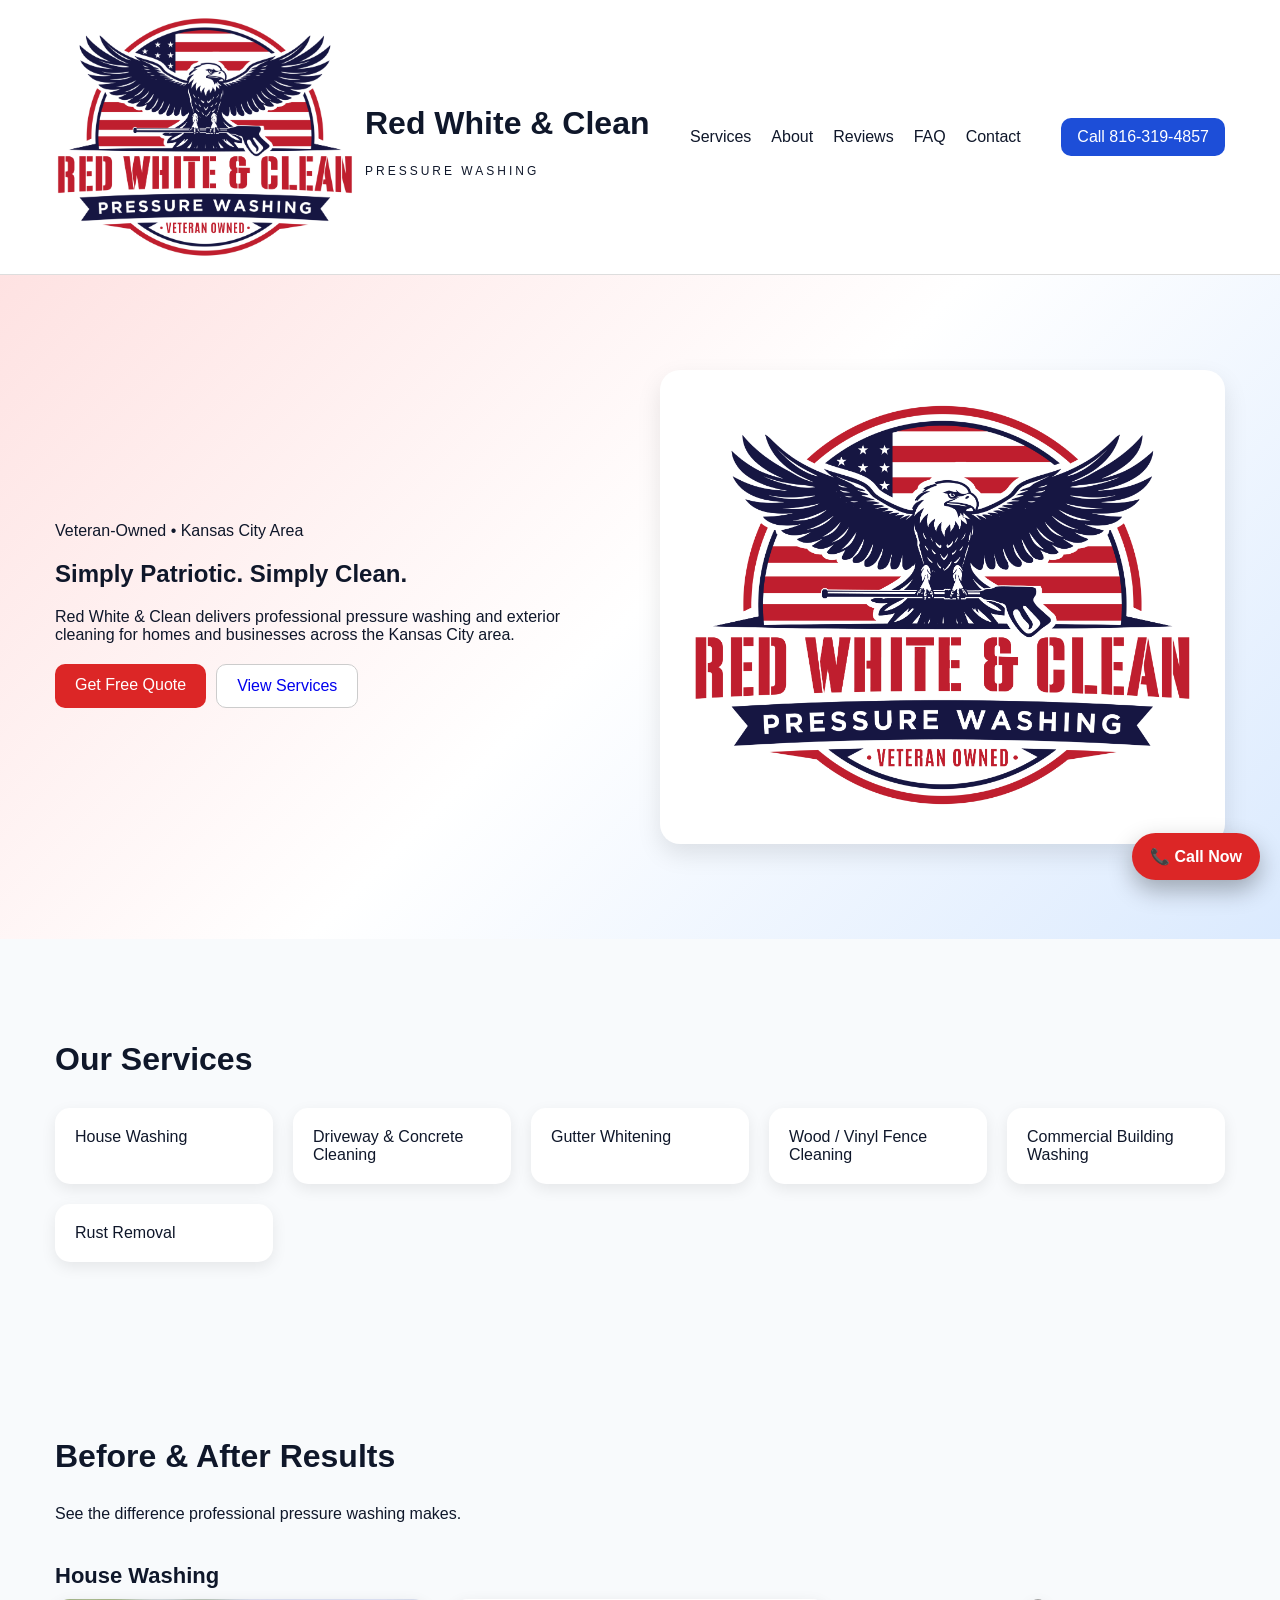
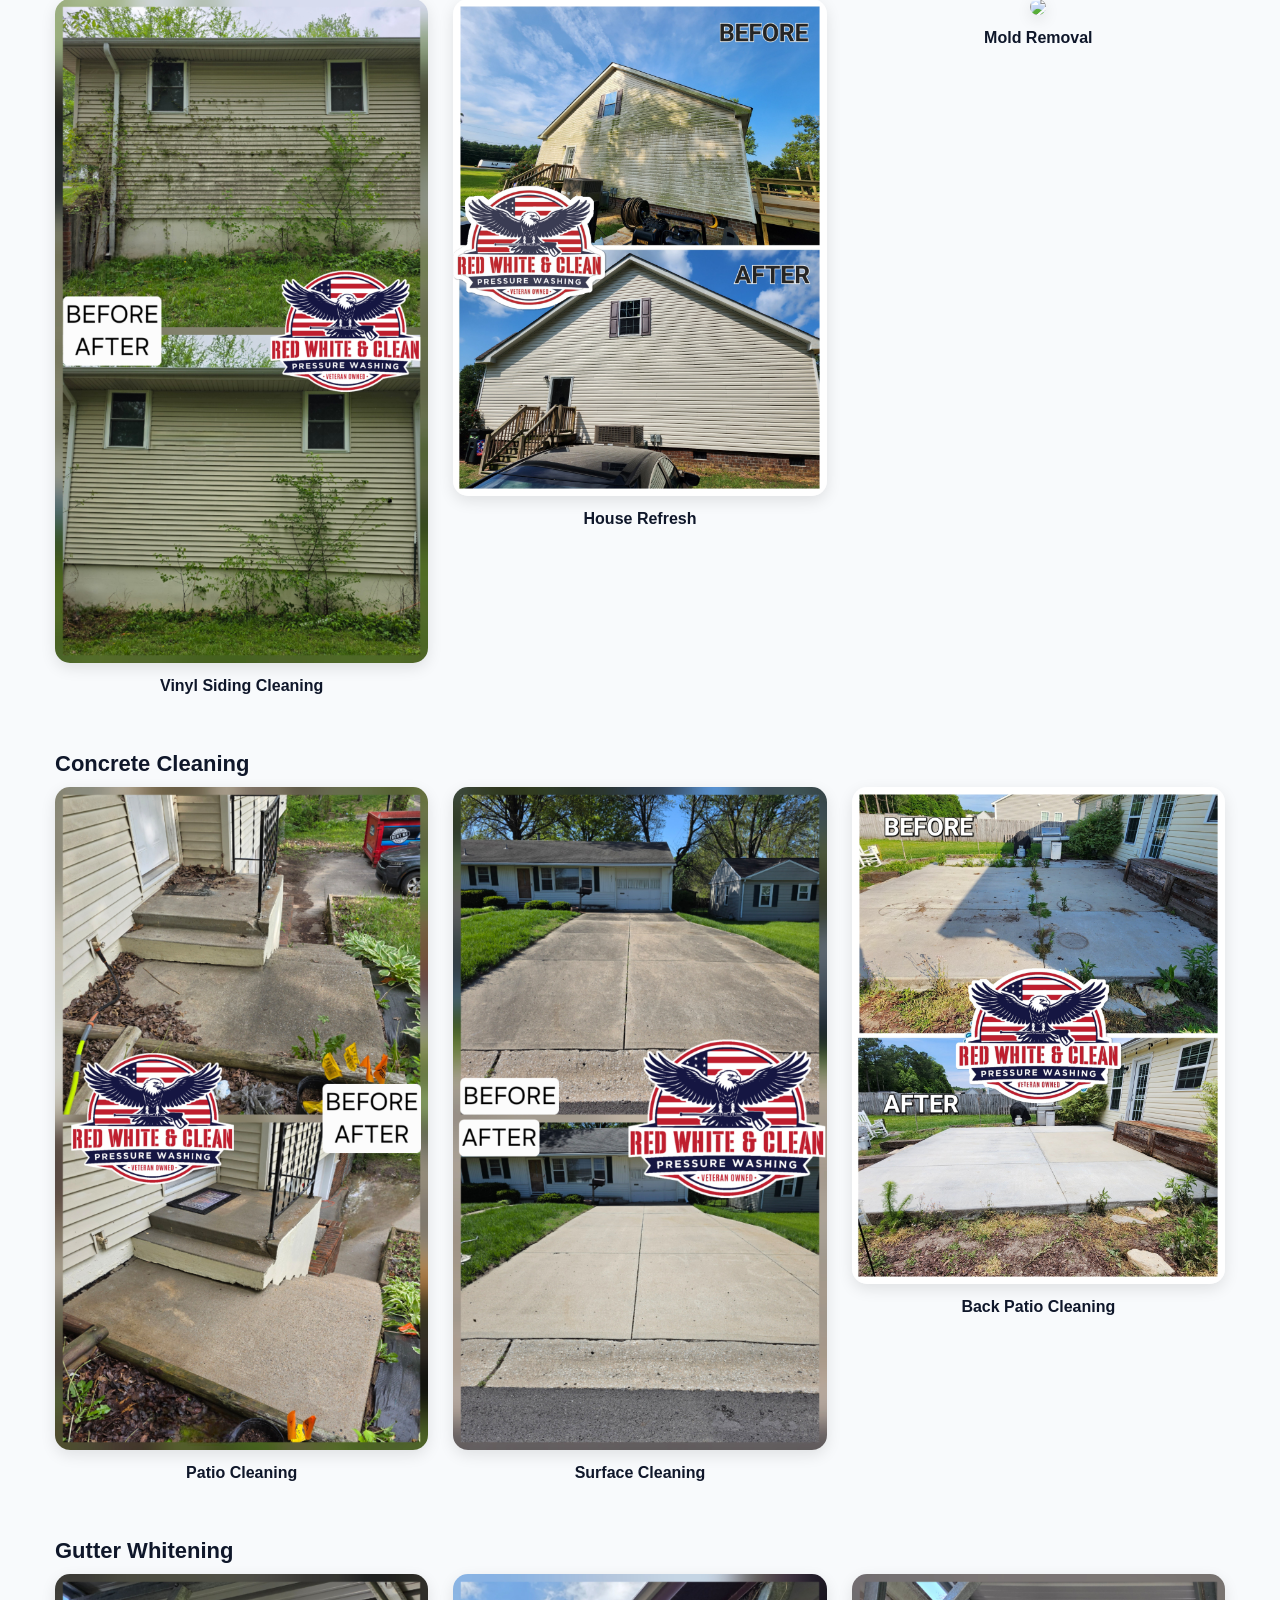
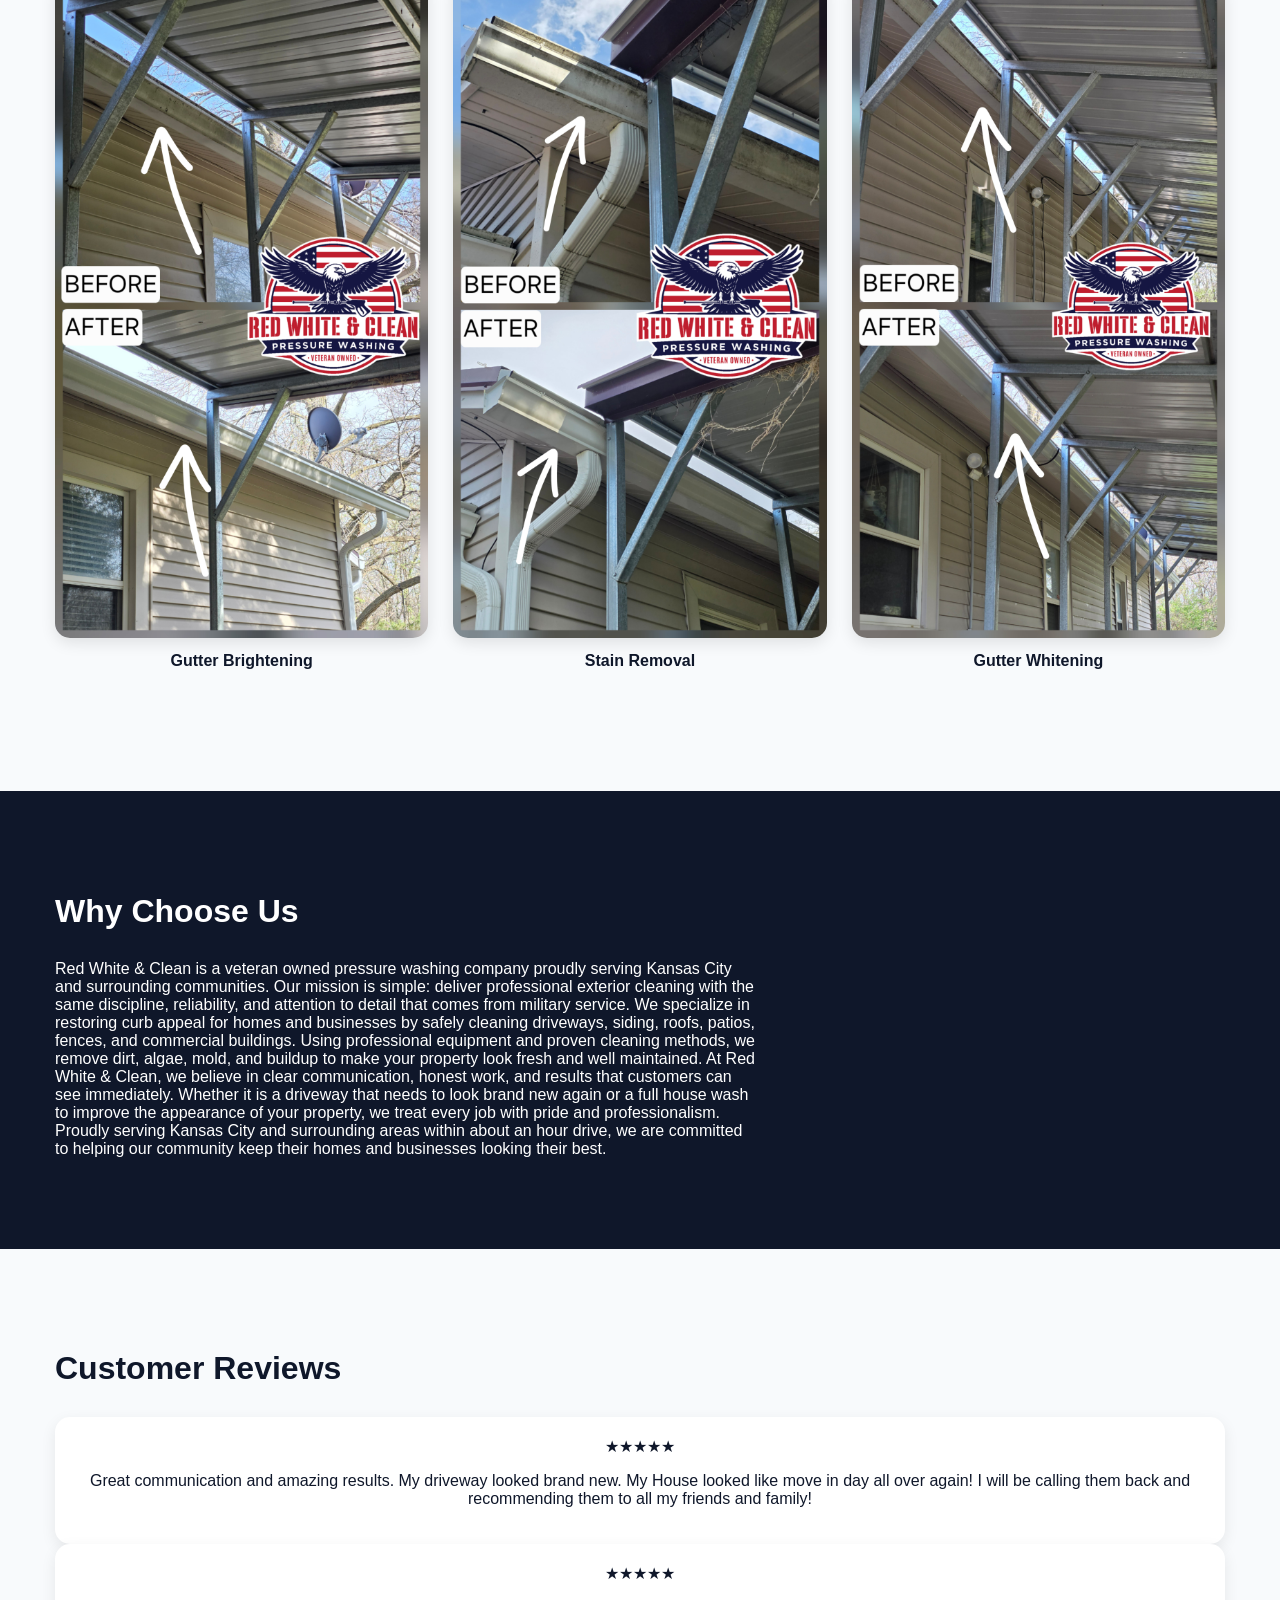
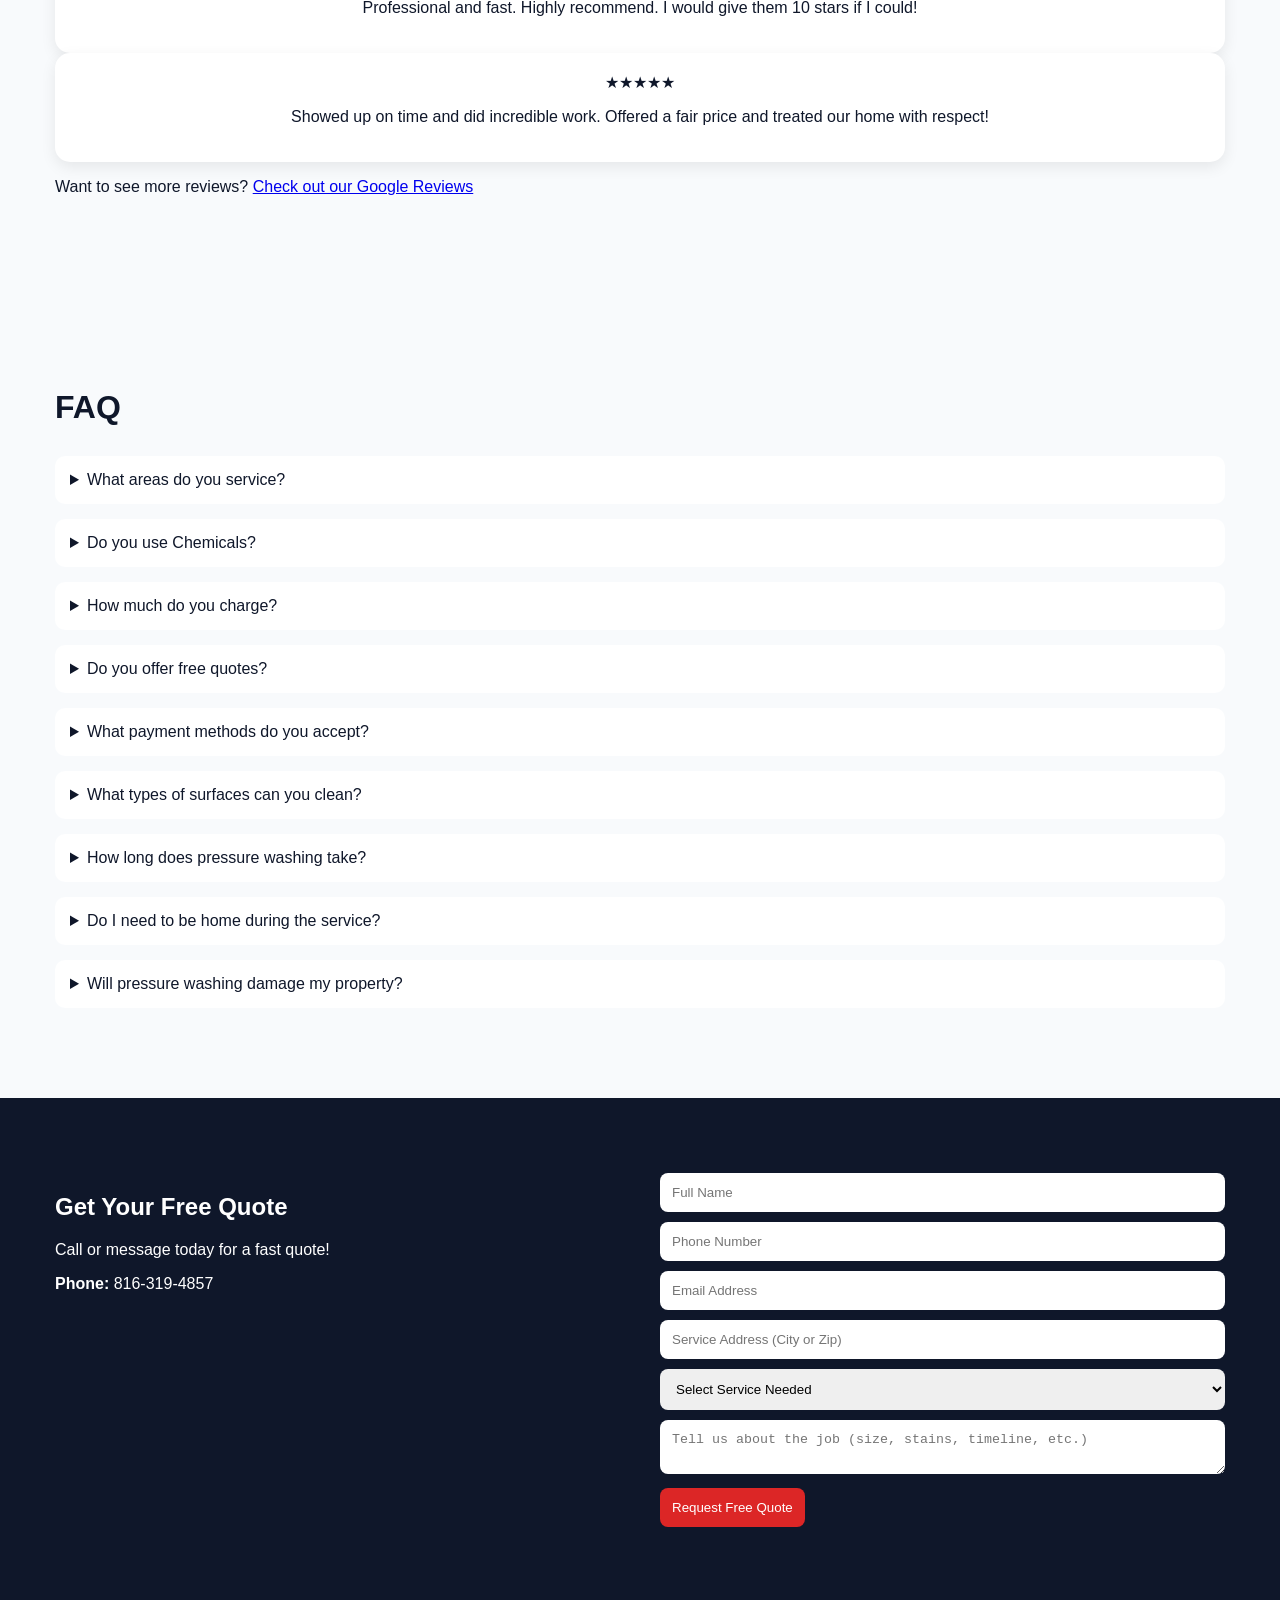
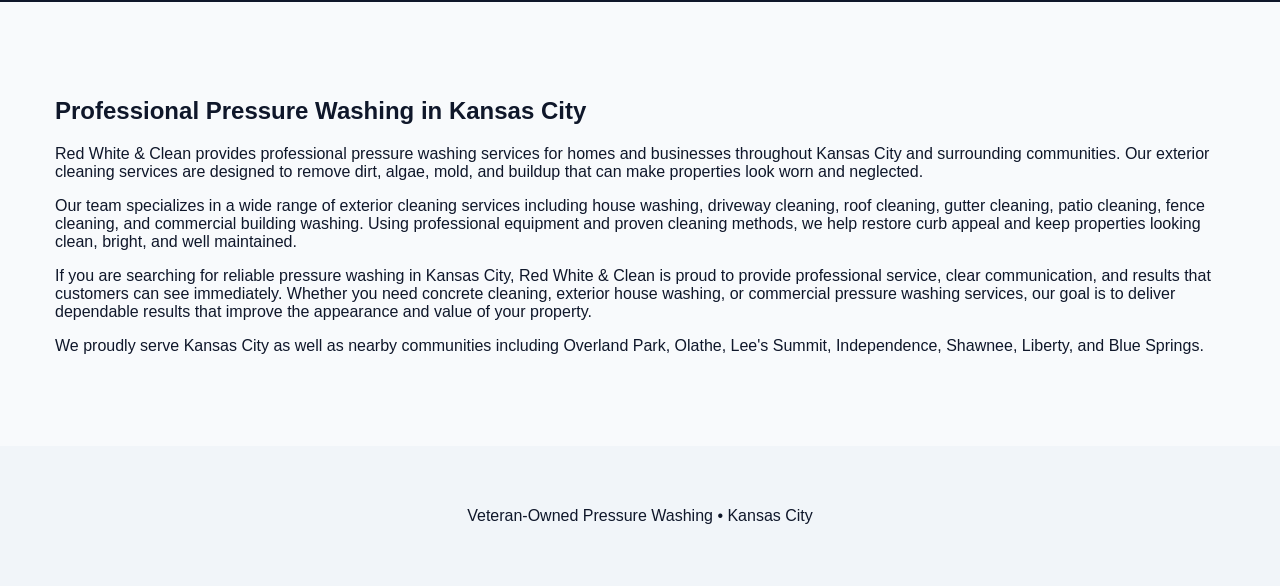
==== index.html @ bf16696d "Update index.html" ====
<!DOCTYPE html>
<html lang="en">

<head>

<!-- Google Tag Manager -->
<script>(function(w,d,s,l,i){w[l]=w[l]||[];w[l].push({'gtm.start':
new Date().getTime(),event:'gtm.js'});var f=d.getElementsByTagName(s)[0],
j=d.createElement(s),dl=l!='dataLayer'?'&l='+l:'';j.async=true;j.src=
'https://www.googletagmanager.com/gtm.js?id='+i+dl;f.parentNode.insertBefore(j,f);
})(window,document,'script','dataLayer','GTM-TL9MQG5S');</script>
<!-- End Google Tag Manager -->

<meta charset="UTF-8">
<meta name="viewport" content="width=device-width, initial-scale=1.0">
<meta name="description" content="Red White & Clean provides professional pressure washing in Kansas City including house washing, driveway cleaning, roof cleaning, gutter cleaning, fence cleaning, and commercial exterior cleaning services. Veteran owned and proudly serving Kansas City and surrounding areas.">
<meta name="keywords" content="Kansas City pressure washing, house washing Kansas City, driveway cleaning Kansas City, roof cleaning Kansas City, fence cleaning Kansas City, patio cleaning Kansas City, pressure washing near me">
<meta name="author" content="Red White & Clean Pressure Washing">
<meta property="og:title" content="Red White & Clean | Kansas City Pressure Washing">
<meta property="og:description" content="Professional pressure washing services in Kansas City including house washing, driveway cleaning, roof cleaning, and commercial exterior cleaning.">
<meta property="og:type" content="website">
  
<title>Red White & Clean | Kansas City Pressure Washing</title>

<link rel="stylesheet" href="styles.css">

</head>

<body>

<!-- Google Tag Manager (noscript) -->
<noscript><iframe src="https://www.googletagmanager.com/ns.html?id=GTM-TL9MQG5S"
height="0" width="0" style="display:none;visibility:hidden"></iframe></noscript>
<!-- End Google Tag Manager (noscript) -->

<header class="header">

<div class="container nav">

<div class="brand">

<img src="logo.png" class="hero-logo">

<div>
<h1>Red White & Clean</h1>
<p class="subtitle">Pressure Washing</p>
</div>

</div>

<nav class="nav-links">

<a href="#services">Services</a>
<a href="#about">About</a>
<a href="#reviews">Reviews</a>
<a href="#faq">FAQ</a>
<a href="#contact">Contact</a>

</nav>

<a href="tel:8163194857" class="call-btn">Call 816-319-4857</a>

</div>

</header>


<section class="hero">

<div class="container hero-grid">

<div>

<p class="eyebrow">Veteran-Owned • Kansas City Area</p>

<h2>Simply Patriotic. Simply Clean.</h2>

<p>
Red White & Clean delivers professional pressure washing and exterior cleaning for homes and businesses across the Kansas City area.
</p>

<div class="hero-buttons">

<a href="#contact" class="btn red">Get Free Quote</a>

<a href="#services" class="btn white">View Services</a>

</div>

</div>

<div class="hero-card">

<img src="logo.png">

</div>

</div>

</section>


<section id="services" class="section">

<div class="container">

<h2 class="section-title">Our Services</h2>

<div class="services-grid">

<div class="card">House Washing</div>

<div class="card">Driveway & Concrete Cleaning</div>

<div class="card">Gutter Whitening</div>

<div class="card">Wood / Vinyl Fence Cleaning</div>

<div class="card">Commercial Building Washing</div>

<div class="card">Rust Removal</div>

</div>

</div>  
</section>

<section class="section before-after">

<div class="container">

<h2 class="section-title">Before & After Results</h2>
<p class="ba-subtitle">See the difference professional pressure washing makes.</p>

<!-- HOUSE WASHING -->
<h3>House Washing</h3>
<div class="before-after-grid">

<div class="ba-item">
<img src="bah1.jpg.jpg">
<p>Vinyl Siding Cleaning</p>
</div>

<div class="ba-item">
<img src="bah4.jpg.jpg">
<p>House Refresh</p>
</div>

<div class="ba-item">
<img src="bah7.jpg.jpg">
<p>Mold Removal</p>
</div>

</div>

<!-- CONCRETE CLEANING -->
<h3>Concrete Cleaning</h3>
<div class="before-after-grid">

<div class="ba-item">
<img src="bac1.jpg.jpg">
<p>Patio Cleaning</p>
</div>

<div class="ba-item">
<img src="bac3.jpg.jpg">
<p>Surface Cleaning</p>
</div>

<div class="ba-item">
<img src="bac5.jpg.jpg">
<p>Back Patio Cleaning</p>
</div>

</div>

<!-- GUTTER WHITENING -->
<h3>Gutter Whitening</h3>
<div class="before-after-grid">

<div class="ba-item">
<img src="bag1.jpg.jpg">
<p>Gutter Brightening</p>
</div>

<div class="ba-item">
<img src="bag2.jpg.jpg">
<p>Stain Removal</p>
</div>

<div class="ba-item">
<img src="bag3.jpg.jpg">
<p>Gutter Whitening</p>
</div>

</div>

</div>
</section>

<section id="about" class="section dark">

<div class="container">

<h2 class="section-title">Why Choose Us</h2>

<p class="about-text">

Red White & Clean is a veteran owned pressure washing company proudly serving Kansas City and surrounding communities. Our mission is simple: deliver professional exterior cleaning with the same discipline, reliability, and attention to detail that comes from military service. 
We specialize in restoring curb appeal for homes and businesses by safely cleaning driveways, siding, roofs, patios, fences, and commercial buildings. Using professional equipment and proven cleaning methods, we remove dirt, algae, mold, and buildup to make your property look fresh and well maintained.
At Red White & Clean, we believe in clear communication, honest work, and results that customers can see immediately. Whether it is a driveway that needs to look brand new again or a full house wash to improve the appearance of your property, we treat every job with pride and professionalism. Proudly serving Kansas City and surrounding areas within about an hour drive, we are committed to helping our community keep their homes and businesses looking their best.

</p>

</div>

</section>


<section id="reviews" class="section">

<div class="container">

<h2 class="section-title">Customer Reviews</h2>

<div class="reviews">

<div class="review">
★★★★★
<p>Great communication and amazing results. My driveway looked brand new. My House looked like move in day all over again! I will be calling them back and recommending them to all my friends and family!</p>
</div>

<div class="review">
★★★★★
<p>Professional and fast. Highly recommend. I would give them 10 stars if I could!</p>
</div>

<div class="review">
★★★★★
<p>Showed up on time and did incredible work. Offered a fair price and treated our home with respect!</p>
</div>

<p>
Want to see more reviews?  
<a href="https://www.google.com/search?sca_esv=f27198b4d2287e35&hl=en&authuser=1&sxsrf=ANbL-n6HtlSuBSap9ZltGNtXOWcF5WzG1g:1777449485480&si=AL3DRZEsmMGCryMMFSHJ3StBhOdZ2-6yYkXd_doETEE1OR-qOR9RA9uZUNV_r3tDCiB-KP_UuibtcHEWLH9gWaNDxCELtwG3G_B4l8H6s4jGo06HpTHVD5UjZ4q3mAdxc0XmqTj-OLmsOcOcgCQmgiger33cVFmpJ8GzSmqyTP_nSlIkW5E_O_s%3D&q=Red+White+%26+Clean+-+Pressure+Washing+Reviews&sa=X&ved=2ahUKEwi-tcCpy5KUAxUAnCYFHV9SMmsQ0bkNegQIJBAF&biw=980&bih=1865&dpr=2.81" target="_blank">Check out our Google Reviews</a>
</p>
  
</div>

</div>

</section>


<section id="faq" class="section">

<div class="container">

<h2 class="section-title">FAQ</h2>

<div class="faq">

<details>
<summary>What areas do you service?</summary>
<p>Kansas City and surrounding areas within about an hour.</p>
</details>

<details>
<summary>Do you use Chemicals?</summary>
<p>Yes! Don’t worry — we use safe, controlled cleaning methods. We have a specialized cleaning process that keeps all your furniture, plants, and all surrounding vegetation SAFE from the industry standard chemical that will be used.</p>
</details>

<details>
<summary>How much do you charge?</summary>
<p>We charge by the square footage of surfaces being cleaned.</p>
</details>
  
<details>
<summary>Do you offer free quotes?</summary>
<p>Yes. We offer Fast quotes for residential and commercial jobs through an online quoting process. We just need basic information like your home or business address to get started!</p>
</details>

<details>
<summary>What payment methods do you accept?</summary>
<p>We accept most major forms of payment including credit cards, debit cards, and digital payments. At this time we do not accept checks.</p>
</details>

<details>
<summary>What types of surfaces can you clean?</summary>
<p>We professionally clean a variety of exterior surfaces including:

• Driveways and concrete
• House siding
• Roofs
• Gutters
• Patios and sidewalks
• Fences
• Commercial building exteriors

If you’re unsure whether we can clean something, just ask!</p>
</details>

<details>
<summary>How long does pressure washing take?</summary>
<p>Most residential projects such as driveways, patios, or house washing can be completed within a few hours. Larger homes or commercial jobs may take longer depending on the size and condition of the surfaces being cleaned.</p>
</details>

<details>
<summary>Do I need to be home during the service?</summary>
<p>In most cases you do not need to be home as long as we have access to the areas being cleaned and an outdoor water source if required. We will communicate with you before and after the service to ensure everything is completed properly.</p>
</details>

<details>
<summary>Will pressure washing damage my property?</summary>
<p>When done correctly using professional equipment and proper techniques, pressure washing is safe and highly effective. We adjust pressure levels and cleaning solutions depending on the surface to protect your property while achieving great results.</p>
</details>
  
</div>

</div>

</section>


<section id="contact" class="section contact">

<div class="container contact-grid">

<div>

<h2>Get Your Free Quote</h2>

<p>Call or message today for a fast quote!</p>

<p><strong>Phone:</strong> 816-319-4857</p>

</div>


<form action="https://formsubmit.co/zghammett@gmail.com" method="POST" class="form">

<input type="hidden" name="_subject" value="New Pressure Washing Quote Request">
<input type="hidden" name="_captcha" value="false">

<input type="text" name="name" placeholder="Full Name" required>

<input type="tel" name="phone" placeholder="Phone Number" required>

<input type="email" name="email" placeholder="Email Address" required>

<input type="text" name="address" placeholder="Service Address (City or Zip)" required>

<select name="service" required>
<option value="">Select Service Needed</option>
<option>House Washing</option>
<option>Driveway / Concrete Cleaning</option>
<option>Fence Cleaning</option>
<option>Roof Cleaning</option>
<option>Patio / Sidewalk Cleaning</option>
<option>Commercial Building Cleaning</option>
<option>Rust Removal</option>
<option>Multiple Services</option>
</select>

<textarea name="message" placeholder="Tell us about the job (size, stains, timeline, etc.)"></textarea>

<button type="submit">Request Free Quote</button>

</form>

</div>

</section>

<section class="section seo-section">

<div class="container">

<h2>Professional Pressure Washing in Kansas City</h2>

<p>
Red White & Clean provides professional pressure washing services for homes and businesses throughout Kansas City and surrounding communities. Our exterior cleaning services are designed to remove dirt, algae, mold, and buildup that can make properties look worn and neglected.
</p>

<p>
Our team specializes in a wide range of exterior cleaning services including house washing, driveway cleaning, roof cleaning, gutter cleaning, patio cleaning, fence cleaning, and commercial building washing. Using professional equipment and proven cleaning methods, we help restore curb appeal and keep properties looking clean, bright, and well maintained.
</p>

<p>
If you are searching for reliable pressure washing in Kansas City, Red White & Clean is proud to provide professional service, clear communication, and results that customers can see immediately. Whether you need concrete cleaning, exterior house washing, or commercial pressure washing services, our goal is to deliver dependable results that improve the appearance and value of your property.
</p>

<p>
We proudly serve Kansas City as well as nearby communities including Overland Park, Olathe, Lee's Summit, Independence, Shawnee, Liberty, and Blue Springs.
</p>

</div>
</section>
  
<footer class="footer">
  <div class="container">
    <p>Veteran-Owned Pressure Washing • Kansas City</p>
  </div>
</footer>

<script src="script.js"></script>

<a href="tel:8163194857" class="call-float">📞 Call Now</a>
</body>
</html>
---- styles.css ----
body{
margin:0;
font-family:Arial, Helvetica, sans-serif;
background:#f8fafc;
color:#0f172a;
}

img{
max-width:100%;
height:auto;
}

*{
box-sizing:border-box;
}

.container{
max-width:1200px;
margin:auto;
padding:15px;
}

.header{
background:white;
border-bottom:1px solid #ddd;
}

.nav{
display:flex;
justify-content:space-between;
align-items:center;
}

.brand{
display:flex;
align-items:center;
gap:10px;
}

.logo{
height:50px;
width:auto;
}

.hero-card img {
  max-width: 100%;
  height: auto;
}

.hero-logo {
  max-width: 300px;
  height: auto;
  display: block;
  margin: auto;
}

.subtitle{
font-size:12px;
letter-spacing:3px;
text-transform:uppercase;
}

.nav-links{
display:flex;
gap:20px;
}

.nav-links a{
text-decoration:none;
color:#0f172a;
}

.call-btn{
background:#1d4ed8;
color:white;
padding:10px 16px;
border-radius:10px;
text-decoration:none;
transition:all 0.2s ease;
}

.call-btn:hover{
transform:scale(1.05);
}

.hero{
padding:80px 0;
background:linear-gradient(135deg,#fee2e2,#ffffff,#dbeafe);
}

.hero-grid{
display:grid;
grid-template-columns:1fr 1fr;
gap:40px;
align-items:center;
}

.hero-buttons{
margin-top:20px;
display:flex;
gap:10px;
}

.btn{
padding:12px 20px;
border-radius:10px;
text-decoration:none;
transition:all 0.2s ease;
}

.btn:hover{
transform:scale(1.05);
}

.red{
background:#dc2626;
color:white;
}

.white{
background:white;
border:1px solid #ccc;
}

.hero-card{
background:white;
padding:30px;
border-radius:20px;
box-shadow:0 10px 25px rgba(0,0,0,.1);
}

.section{
padding:60px 0;
}

.section-title{
font-size:32px;
margin-bottom:30px;
}

.services-grid{
display:grid;
grid-template-columns:repeat(auto-fit,minmax(200px,1fr));
gap:20px;
}

.card{
background:white;
padding:20px;
border-radius:15px;
box-shadow:0 5px 15px rgba(0,0,0,.08);
}

.dark{
background:#0f172a;
color:white;
}

.about-text{
max-width:700px;
}

.review{
text-align:center;
background:white;
padding:20px;
border-radius:15px;
box-shadow:0 5px 15px rgba(0,0,0,.08);
}

.faq details{
margin-bottom:15px;
background:white;
padding:15px;
border-radius:10px;
}

.contact{
background:#0f172a;
color:white;
}

.contact-grid{
display:grid;
grid-template-columns:1fr 1fr;
gap:40px;
}

.form input,
.form textarea{
width:100%;
padding:12px;
margin-bottom:10px;
border-radius:8px;
border:none;
}

.form button{
background:#dc2626;
color:white;
padding:12px;
border:none;
border-radius:8px;
}

.form select{
width:100%;
padding:12px;
margin-bottom:10px;
border-radius:8px;
border:none;
}

.footer{
background:#f1f5f9;
text-align:center;
padding:30px 0;
}

.before-after-grid{
display:grid;
grid-template-columns:repeat(auto-fit,minmax(280px,1fr));
gap:25px;
margin-bottom:30px;
}

.ba-item{
text-align:center;
}

.ba-item img{
width:100%;
border-radius:15px;
box-shadow:0 5px 15px rgba(0,0,0,.1);
transition:transform 0.3s ease;
}

.ba-item:hover img{
transform:scale(1.05);
}

.ba-item p{
margin-top:10px;
font-weight:bold;
}

.before-after h3{
margin-top:40px;
margin-bottom:10px;
font-size:22px;
}

.call-float{
position:fixed;
bottom:20px;
right:20px;
background:#dc2626;
color:white;
padding:14px 18px;
border-radius:30px;
font-weight:bold;
box-shadow:0 10px 25px rgba(0,0,0,.3);
text-decoration:none;
z-index:999;
}

.card{
display:block;
text-decoration:none;
color:#0f172a;
background:white;
padding:20px;
border-radius:15px;
box-shadow:0 5px 15px rgba(0,0,0,.08);
transition:all 0.2s ease;
}

.card:hover{
transform:scale(1.05);
}

.card{
cursor:pointer;
}

.card a{
display:inline-block;
margin-top:10px;
color:#dc2626;
font-weight:bold;
text-decoration:none;
}

.card a:hover{
text-decoration:underline;
}

/* Mobile layout */
@media (max-width: 768px){

/* NAV */
.nav{
flex-direction:column;
align-items:center;
gap:10px;
}

.nav-links{
display:none;
}

.logo{
height:35px;
}

/* CALL BUTTON */
.call-btn{
margin-top:10px;
padding:12px 20px;
font-size:16px;
width:100%;
max-width:300px;
text-align:center;
}

/* HERO */
.hero{
padding:60px 20px;
}

.hero-grid{
grid-template-columns:1fr;
text-align:center;
gap:25px;
}

.hero h2{
font-size:30px;
line-height:1.2;
}

.hero p{
font-size:16px;
}

/* HERO BUTTONS */
.hero-buttons{
flex-direction:column;
align-items:center;
gap:12px;
}

.btn{
width:100%;
max-width:280px;
text-align:center;
}

/* HERO LOGO */
.hero-logo{
max-width:220px;
margin:0 auto 15px;
}

/* SECTIONS */
.section{
padding:50px 20px;
}

.section-title{
font-size:26px;
}

/* SERVICES */
.services-grid{
grid-template-columns:1fr;
gap:15px;
}

/* REVIEWS */
.reviews{
grid-template-columns:1fr;
gap:15px;
}

.review{
padding:15px;
}

/* CONTACT */
.contact-grid{
grid-template-columns:1fr;
gap:25px;
}

/* FORM */
.form input,
.form textarea,
.form select{
font-size:16px;
}

/* BEFORE / AFTER */
.before-after-grid{
gap:20px;
}

.ba-item img{
border-radius:12px;
}

/* TOUCH FRIENDLY */
a, button{
min-height:44px;
}

}
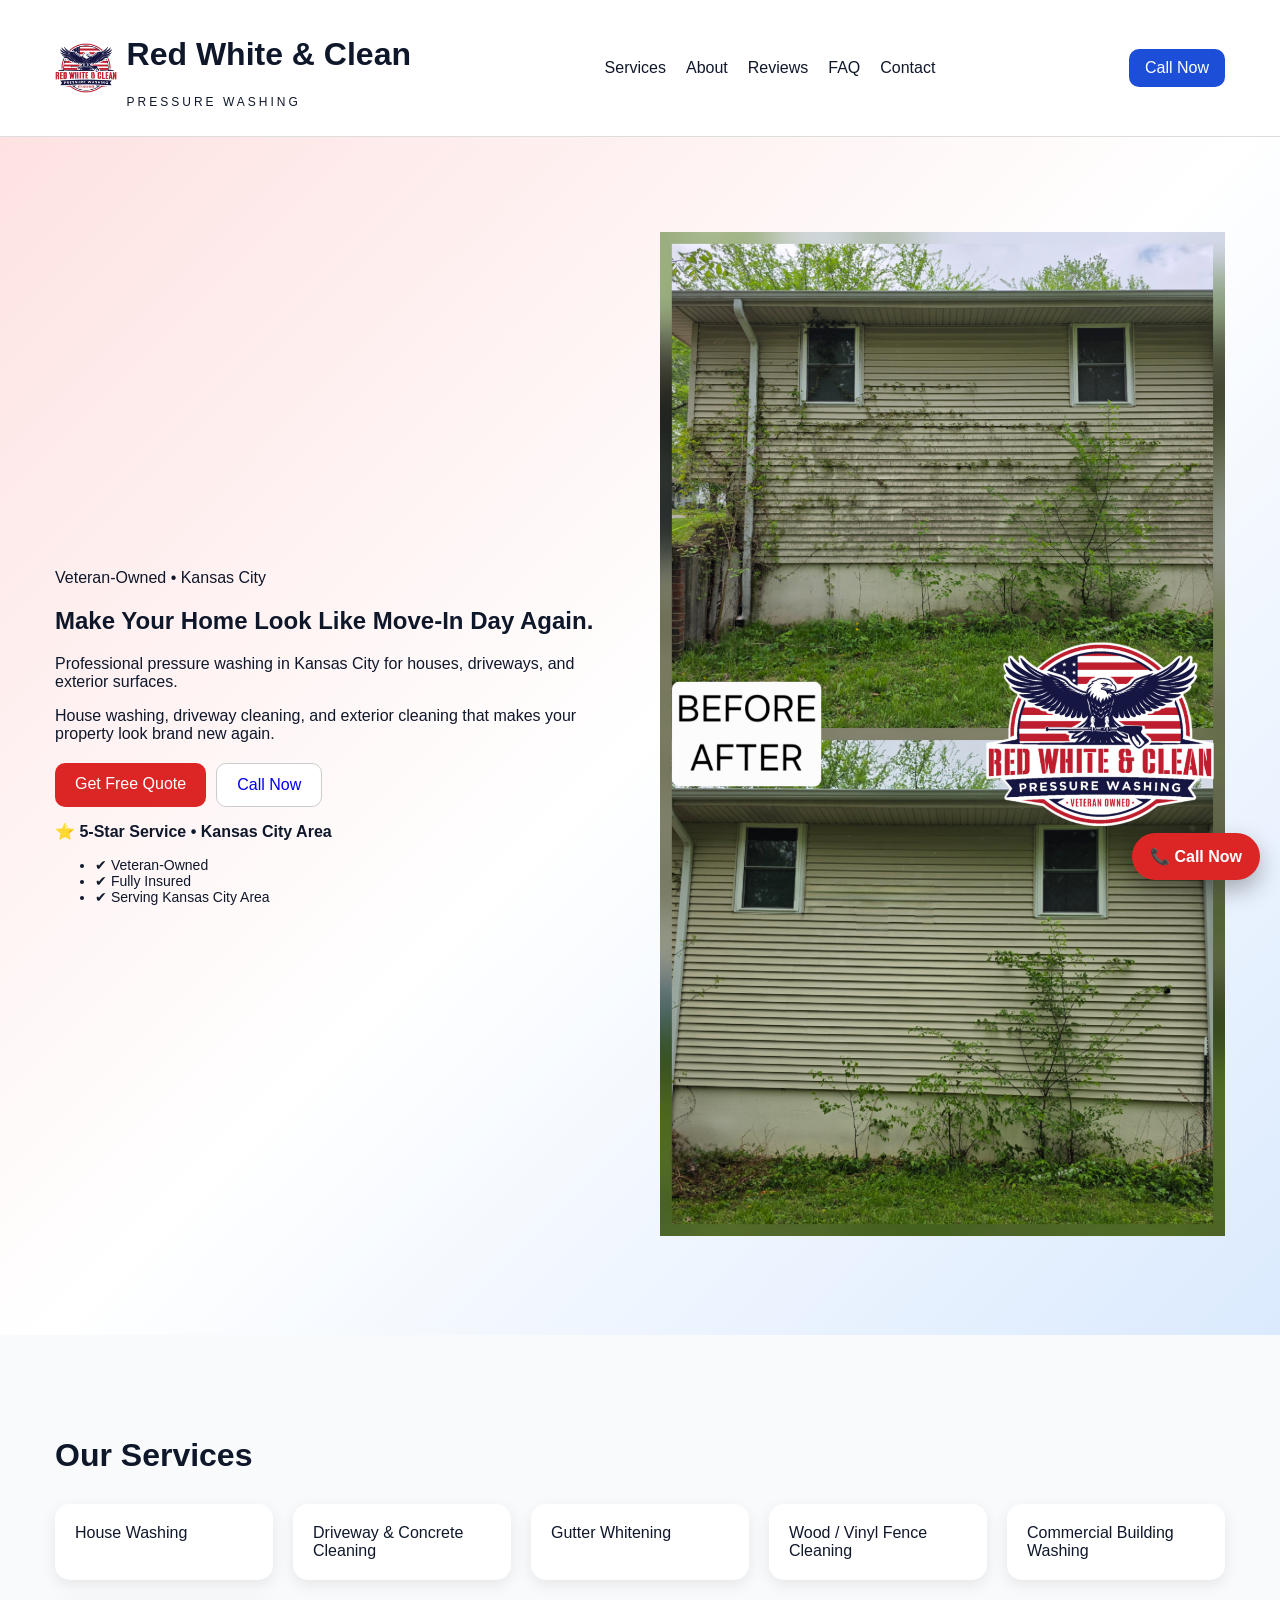
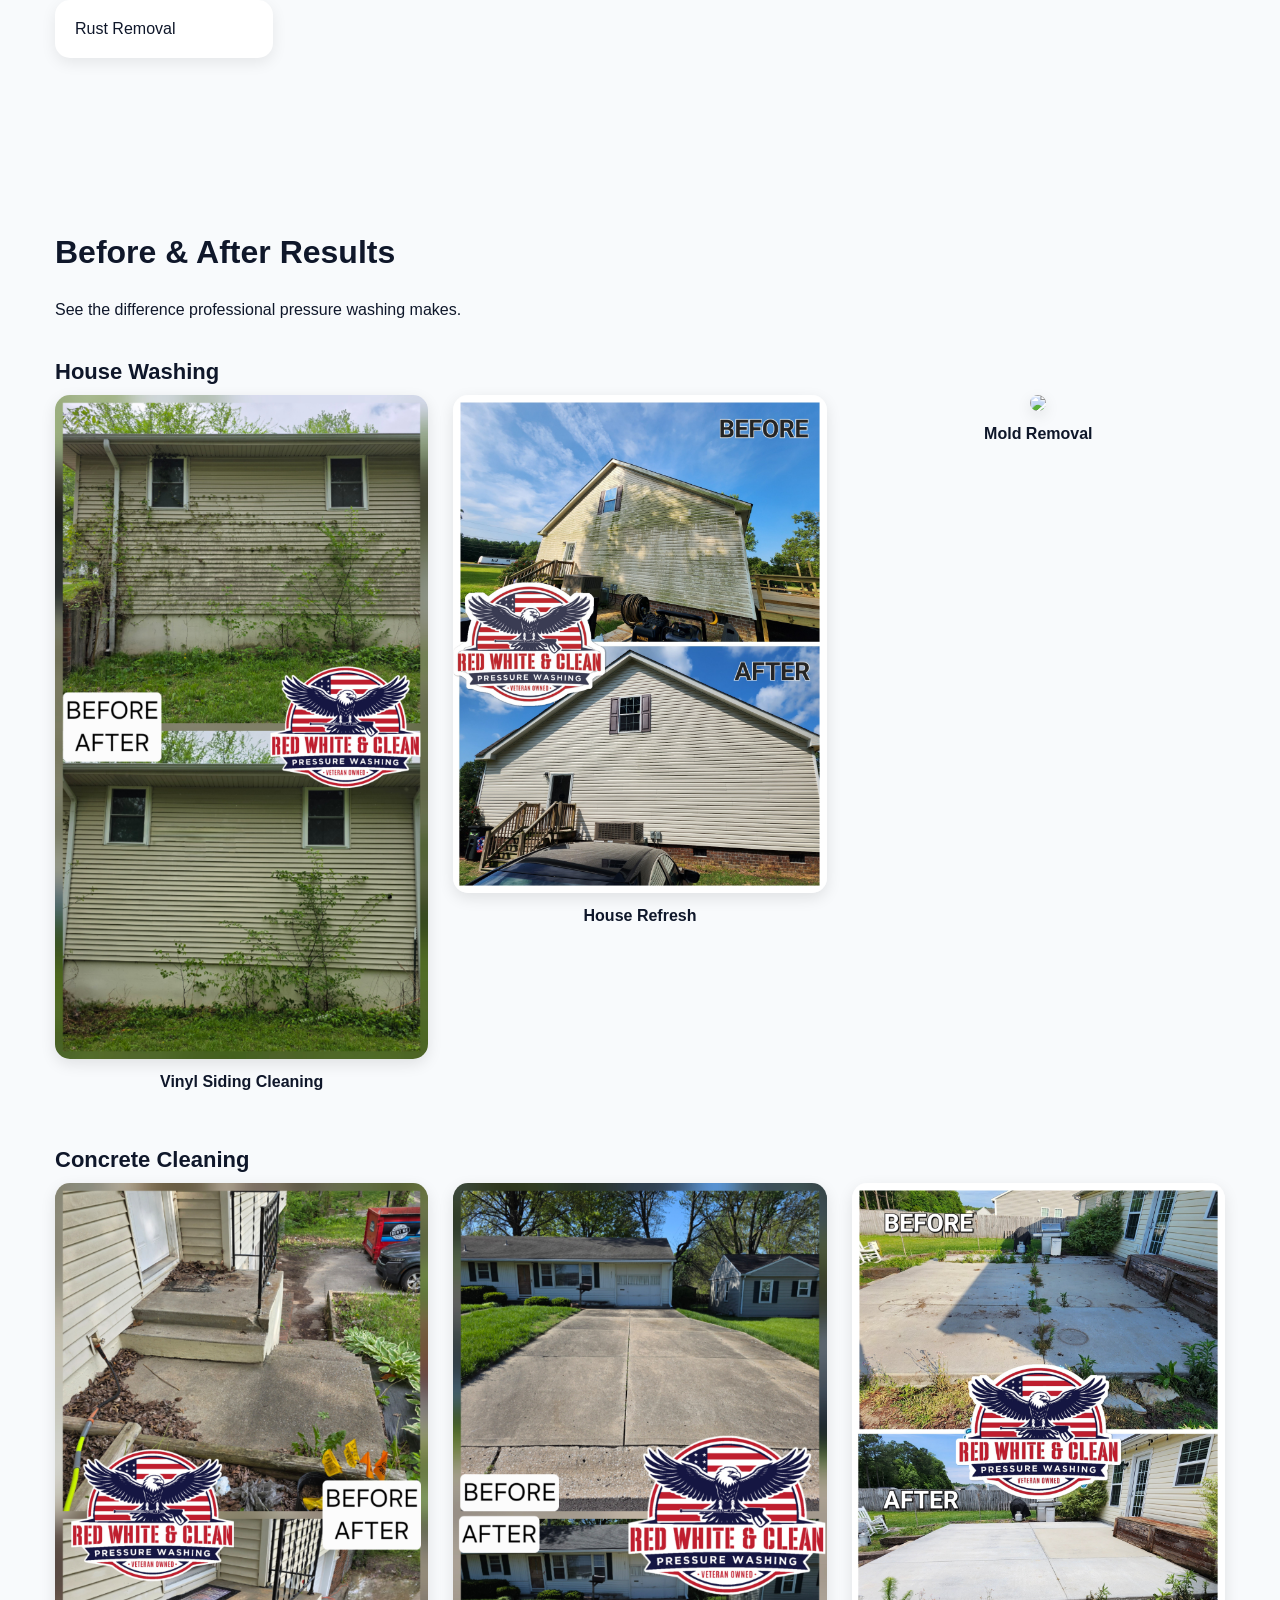
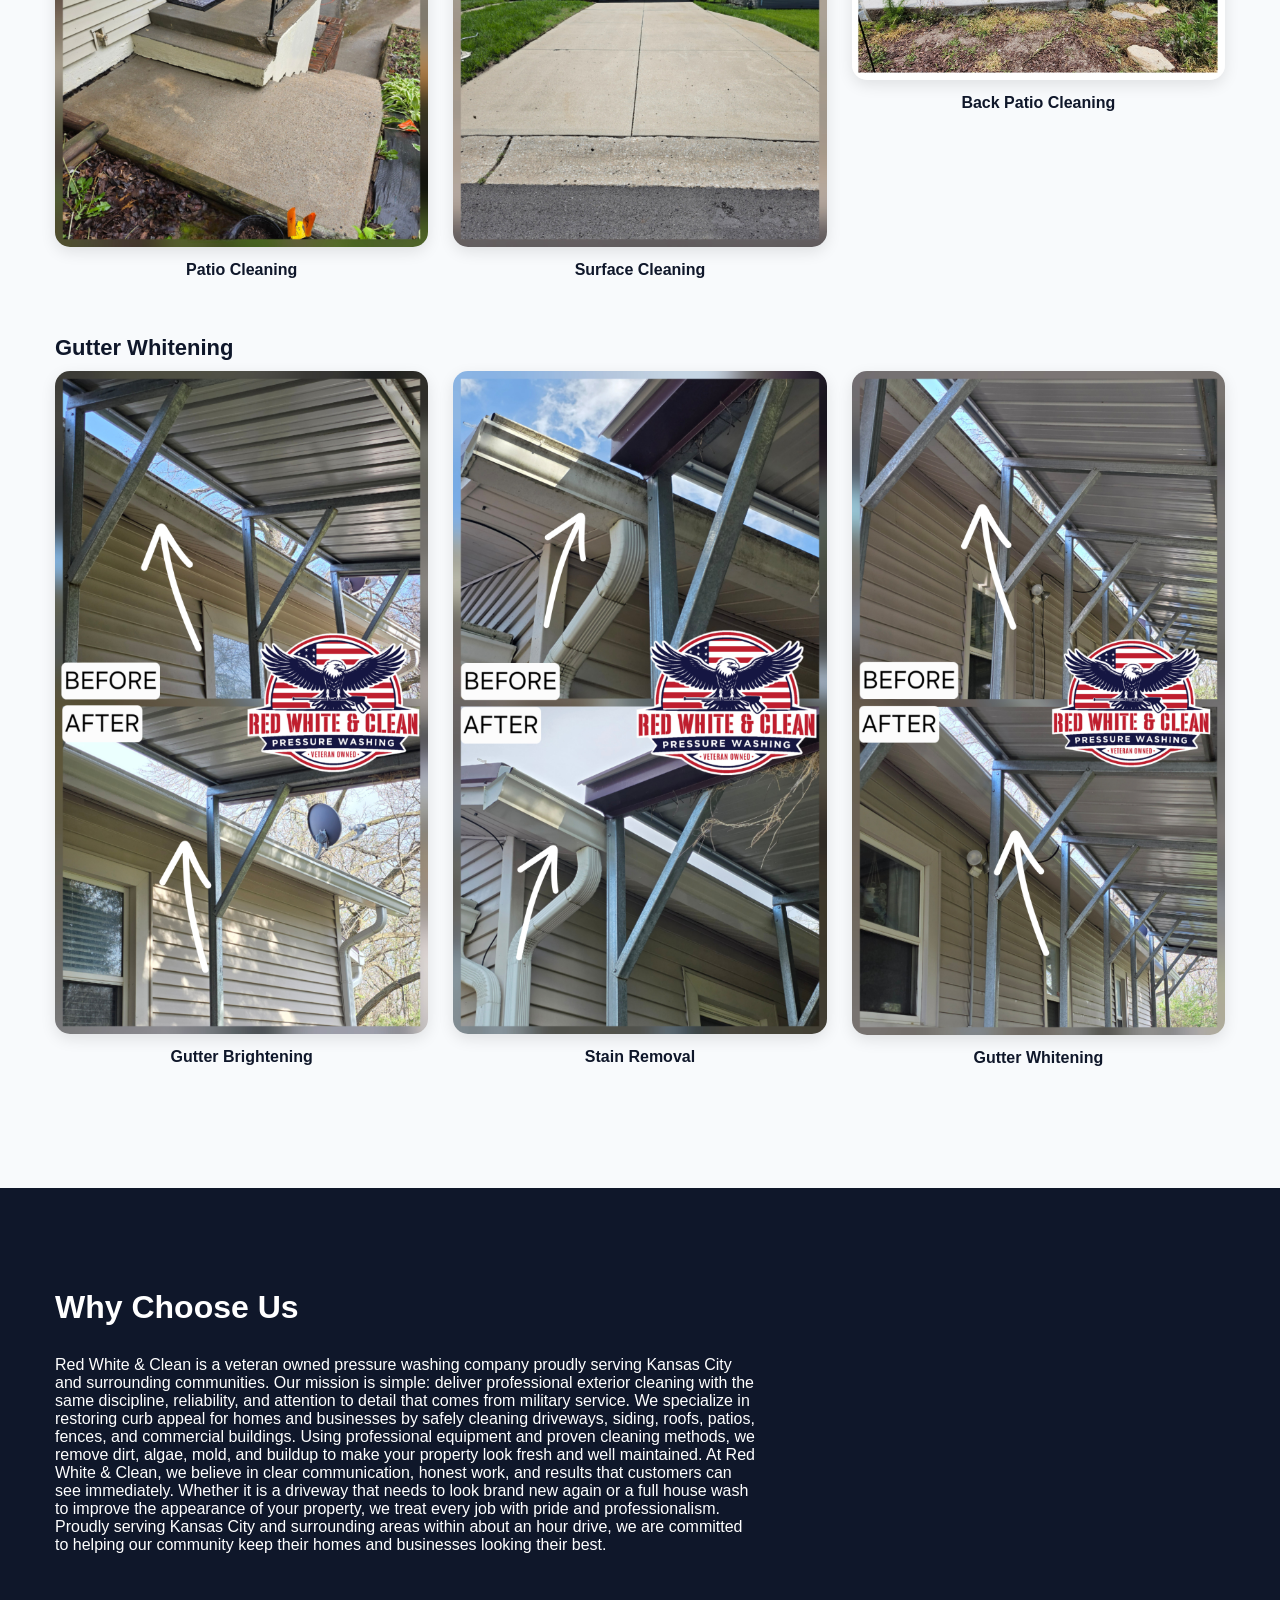
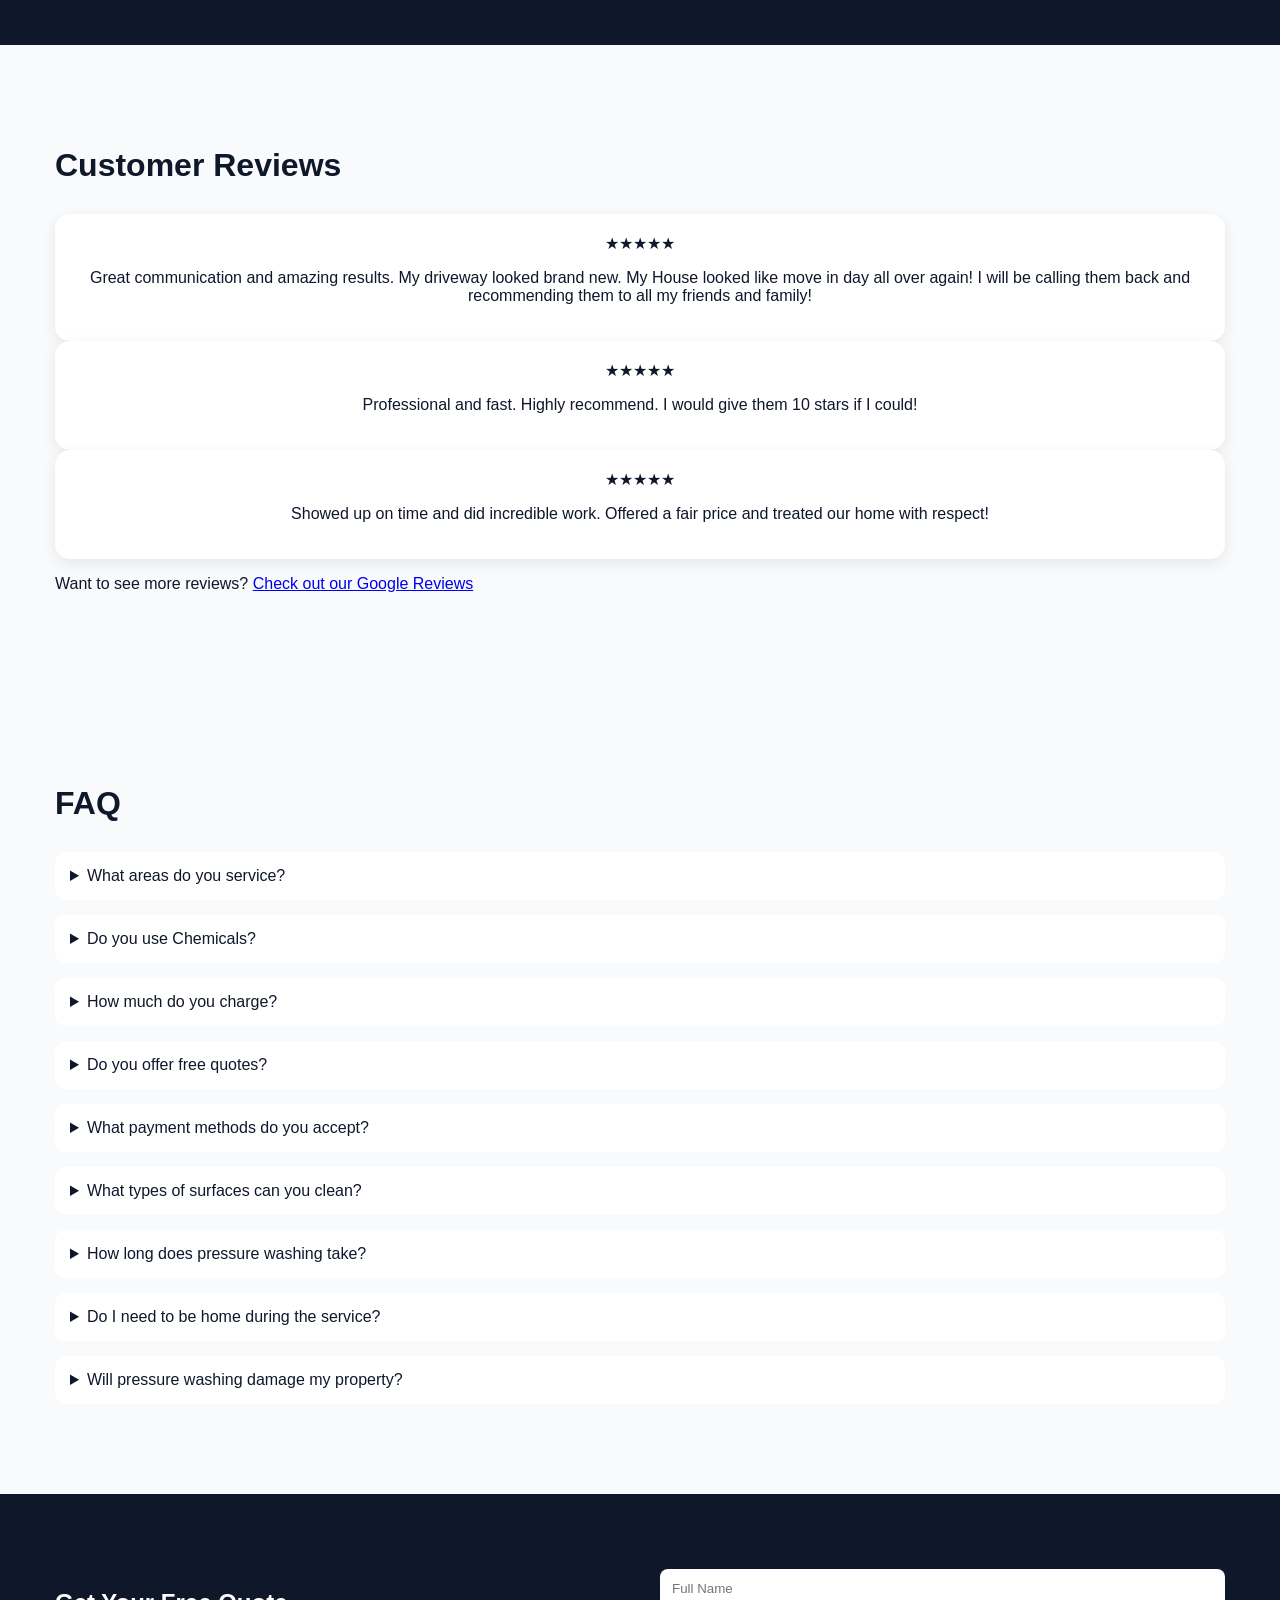
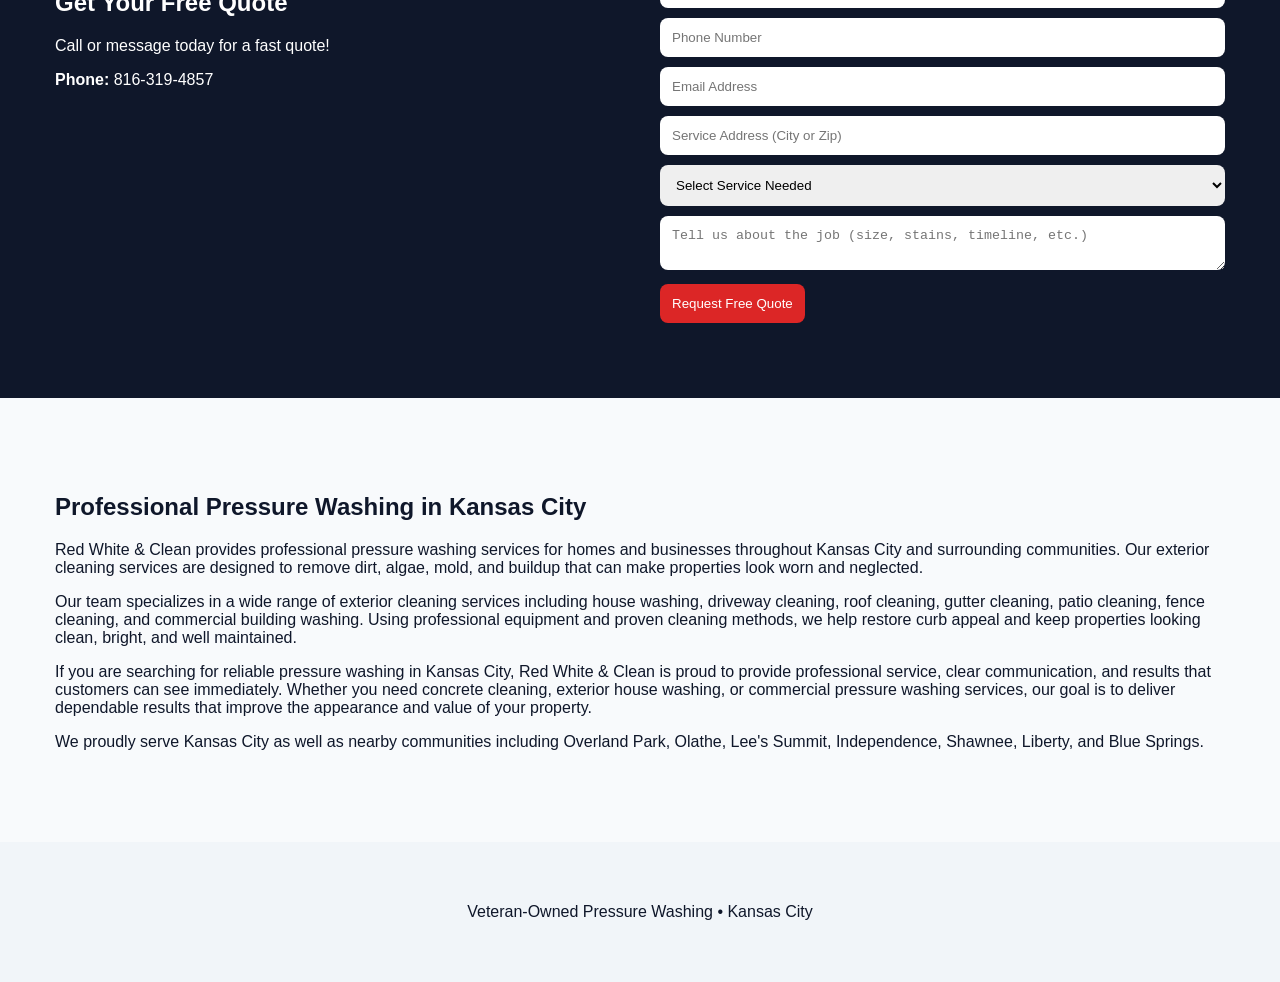
==== commit b52aadea: "Update index.html" ====
--- a/index.html
+++ b/index.html
@@ -39,7 +39,7 @@
 
 <div class="brand">
 
-<img src="logo.png" class="hero-logo">
+<img src="logo.png" class="logo">
 
 <div>
 <h1>Red White & Clean</h1>
@@ -49,16 +49,14 @@
 </div>
 
 <nav class="nav-links">
-
 <a href="#services">Services</a>
 <a href="#about">About</a>
 <a href="#reviews">Reviews</a>
 <a href="#faq">FAQ</a>
 <a href="#contact">Contact</a>
-
 </nav>
 
-<a href="tel:8163194857" class="call-btn">Call 816-319-4857</a>
+<a href="tel:8163194857" class="call-btn">Call Now</a>
 
 </div>
 
@@ -69,29 +67,44 @@
 
 <div class="container hero-grid">
 
+<!-- LEFT SIDE -->
 <div>
 
-<p class="eyebrow">Veteran-Owned • Kansas City Area</p>
-
-<h2>Simply Patriotic. Simply Clean.</h2>
-
-<p>
-Red White & Clean delivers professional pressure washing and exterior cleaning for homes and businesses across the Kansas City area.
+<p class="eyebrow">Veteran-Owned • Kansas City</p>
+
+<h2>
+Make Your Home Look Like Move-In Day Again.
+</h2>
+
+<p>
+Professional pressure washing in Kansas City for houses, driveways, and exterior surfaces.
+</p>
+
+<p>
+House washing, driveway cleaning, and exterior cleaning that makes your property look brand new again.
 </p>
 
 <div class="hero-buttons">
-
 <a href="#contact" class="btn red">Get Free Quote</a>
-
-<a href="#services" class="btn white">View Services</a>
-
-</div>
-
-</div>
-
-<div class="hero-card">
-
-<img src="logo.png">
+<a href="tel:8163194857" class="btn white">Call Now</a>
+</div>
+
+<p style="margin-top:15px; font-weight:bold;">
+⭐ 5-Star Service • Kansas City Area
+</p>
+
+<ul class="trust-list" style="margin-top:10px; font-size:14px;">
+  <li>✔ Veteran-Owned</li>
+  <li>✔ Fully Insured</li>
+  <li>✔ Serving Kansas City Area</li>
+</ul>
+
+</div>
+
+<!-- RIGHT SIDE -->
+<div class="hero-image">
+
+<img src="bah1.jpg.jpg" alt="House washing before and after Kansas City">
 
 </div>
 
@@ -242,7 +255,7 @@
 
 <p>
 Want to see more reviews?  
-<a href="https://www.google.com/search?sca_esv=f27198b4d2287e35&hl=en&authuser=1&sxsrf=ANbL-n6HtlSuBSap9ZltGNtXOWcF5WzG1g:1777449485480&si=AL3DRZEsmMGCryMMFSHJ3StBhOdZ2-6yYkXd_doETEE1OR-qOR9RA9uZUNV_r3tDCiB-KP_UuibtcHEWLH9gWaNDxCELtwG3G_B4l8H6s4jGo06HpTHVD5UjZ4q3mAdxc0XmqTj-OLmsOcOcgCQmgiger33cVFmpJ8GzSmqyTP_nSlIkW5E_O_s%3D&q=Red+White+%26+Clean+-+Pressure+Washing+Reviews&sa=X&ved=2ahUKEwi-tcCpy5KUAxUAnCYFHV9SMmsQ0bkNegQIJBAF&biw=980&bih=1865&dpr=2.81" target="_blank">Check out our Google Reviews</a>
+<a href="https://maps.app.goo.gl/eULKgurYzECcz6KU9?g_st=ac" target="_blank">Check out our Google Reviews</a>
 </p>
   
 </div>
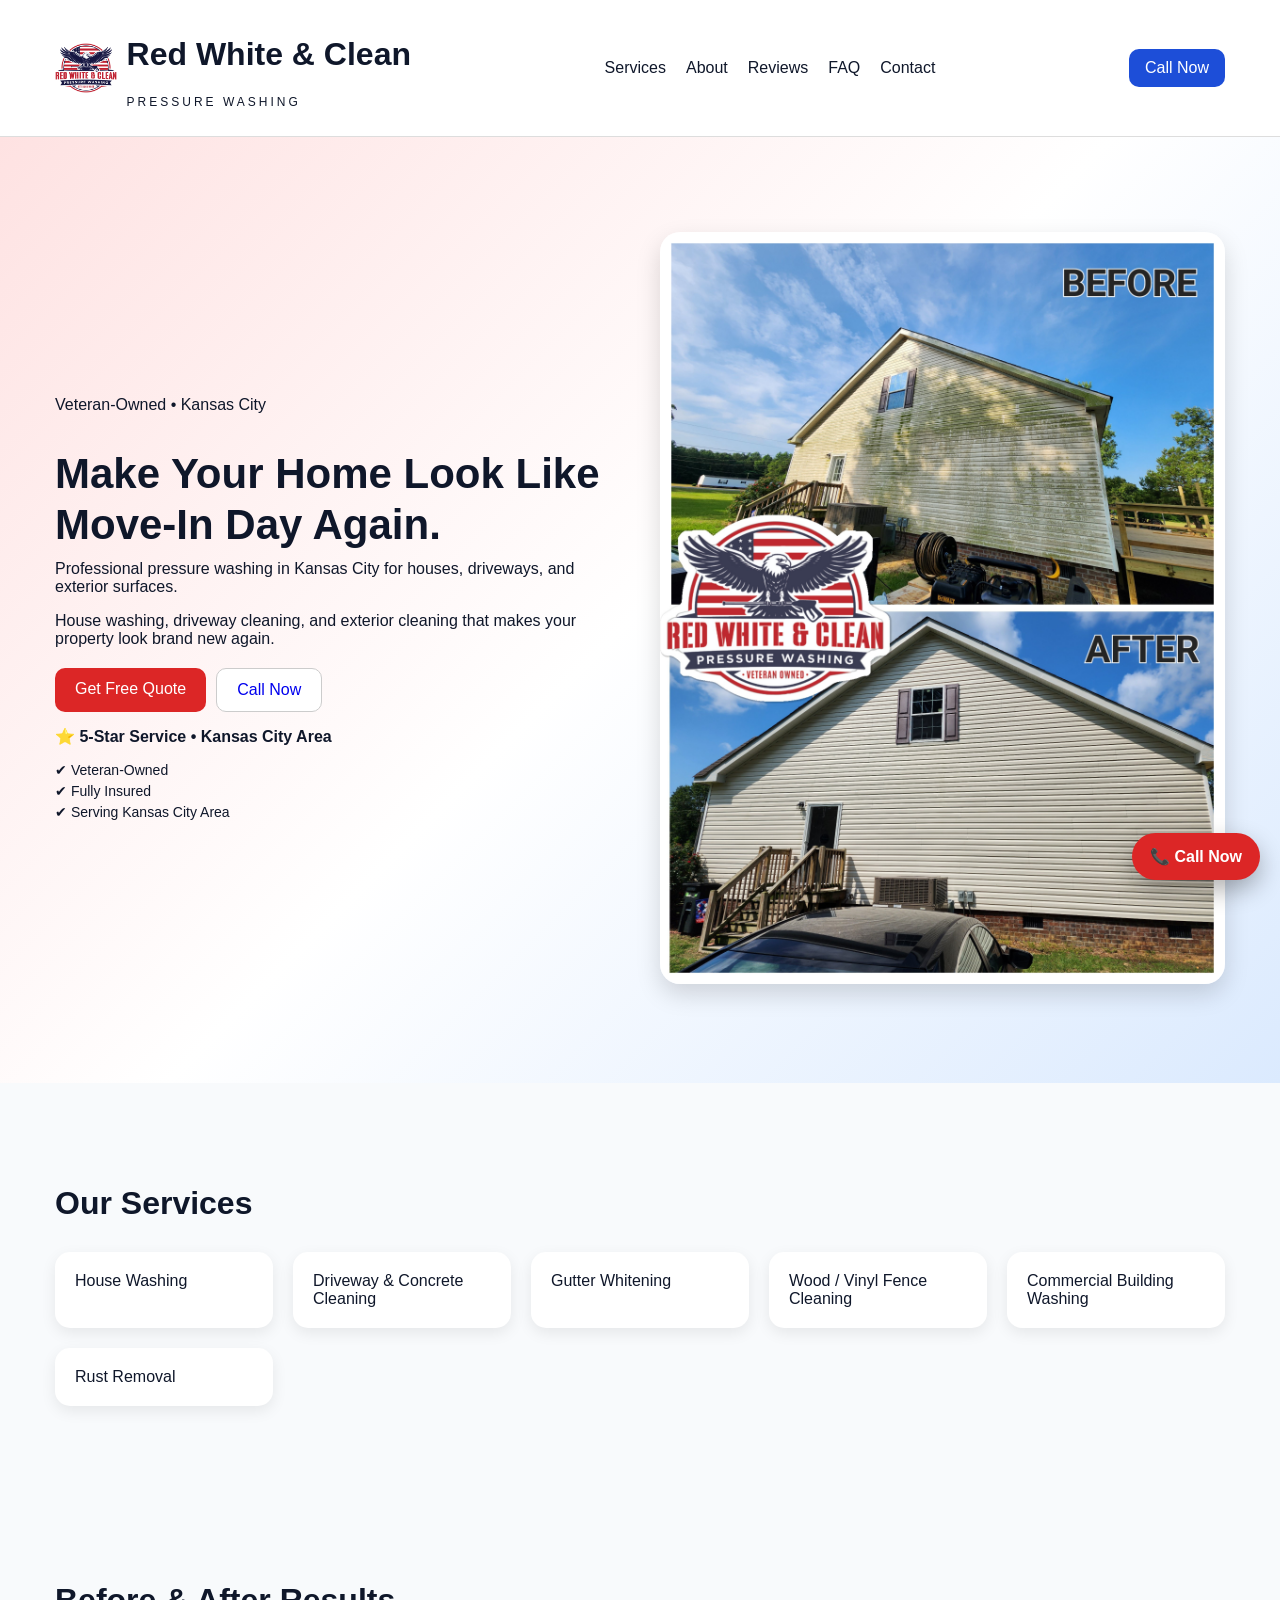
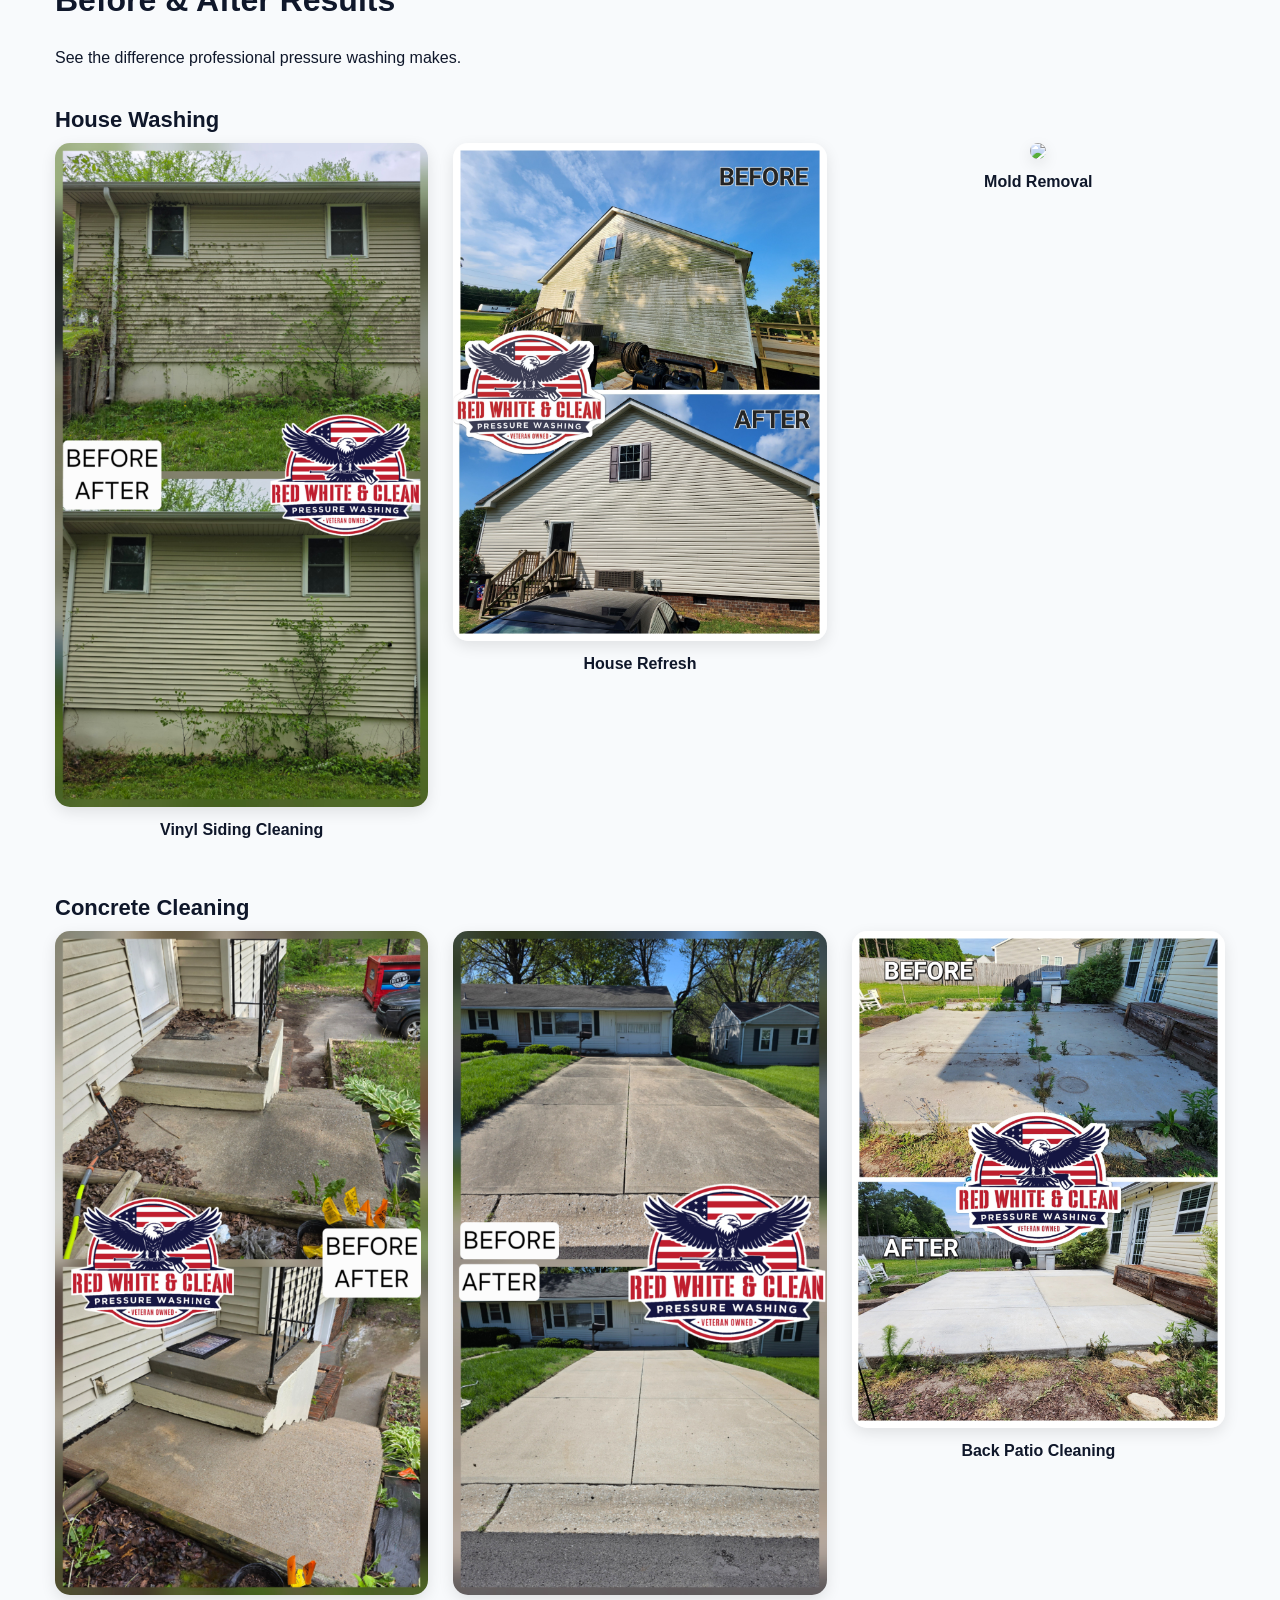
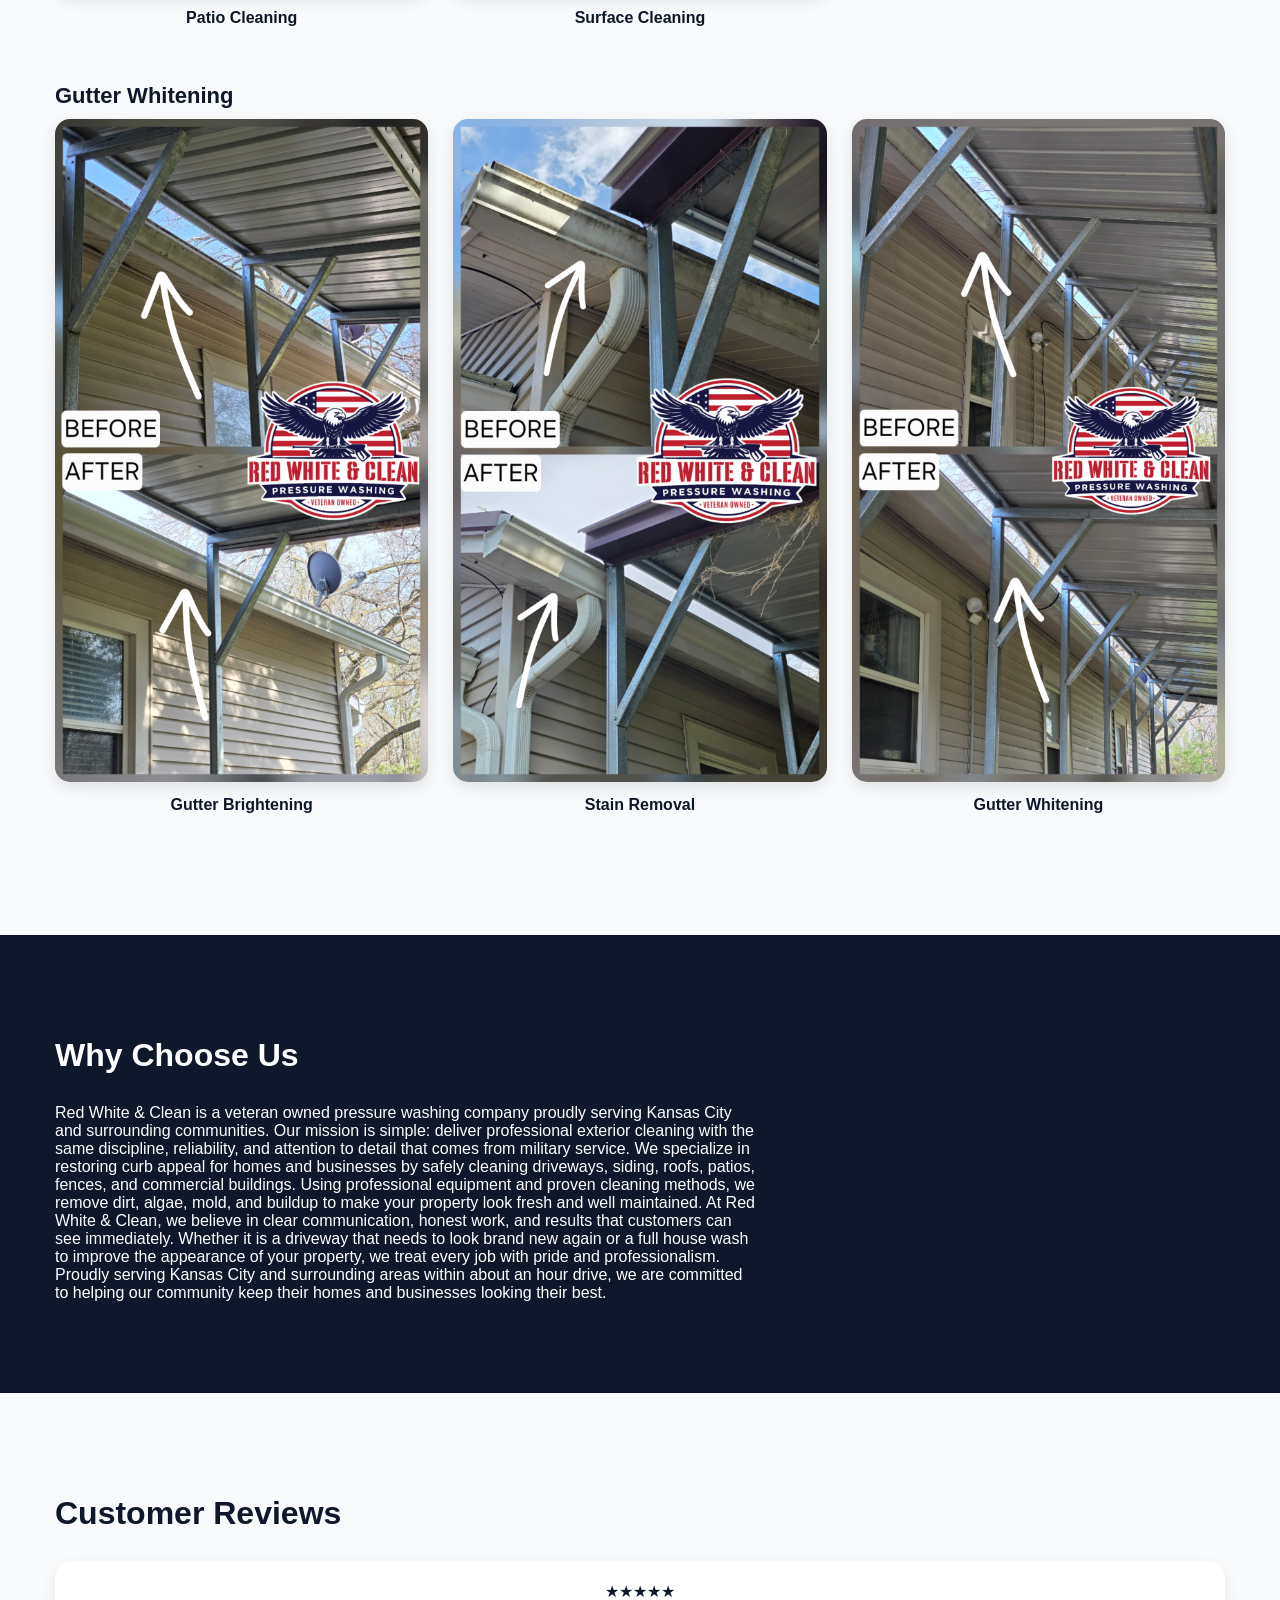
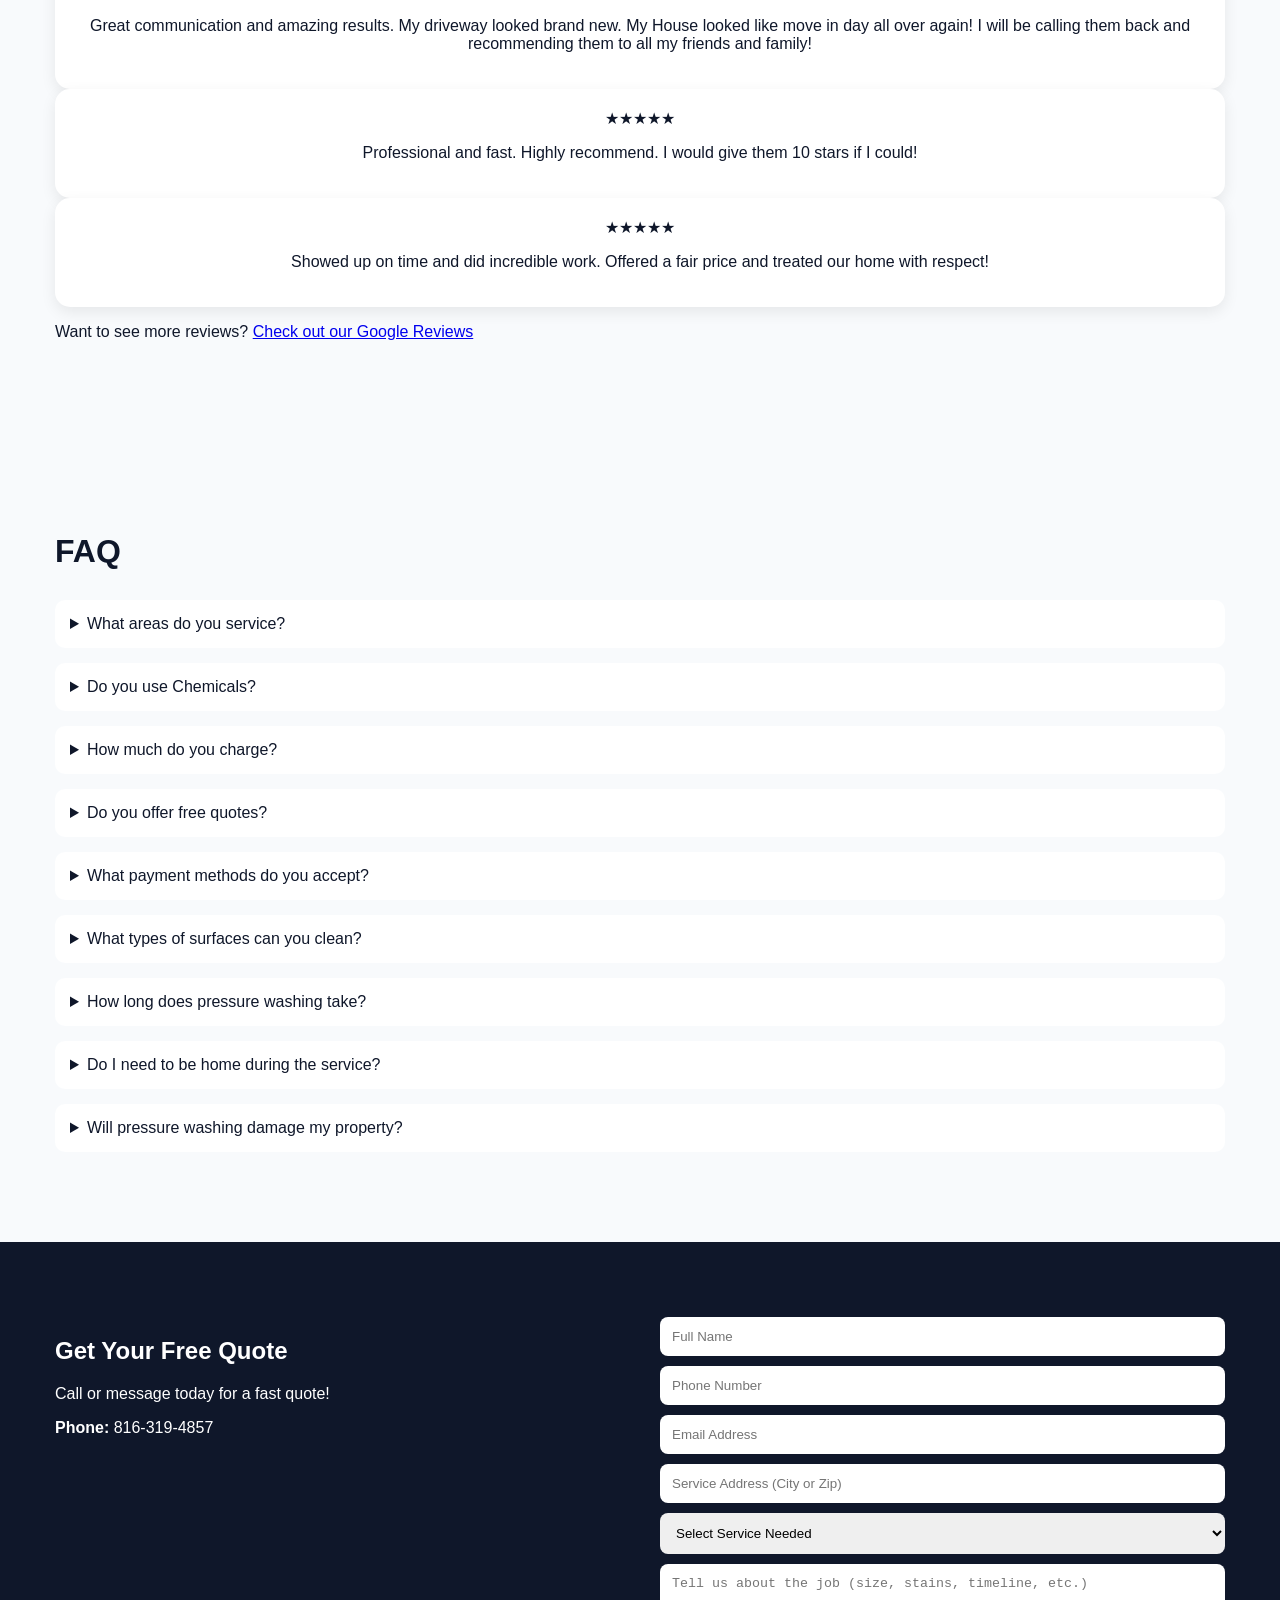
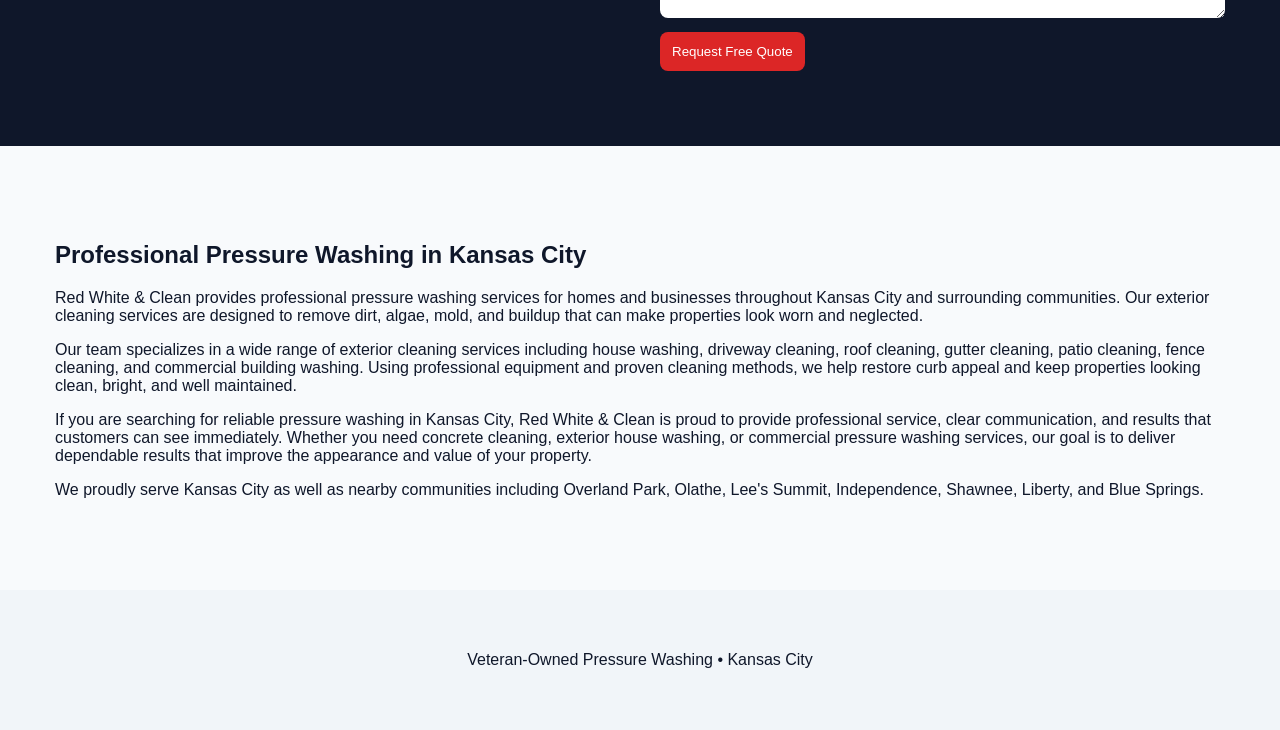
==== commit f50c3374: "Update index.html" ====
--- a/index.html
+++ b/index.html
@@ -104,7 +104,7 @@
 <!-- RIGHT SIDE -->
 <div class="hero-image">
 
-<img src="bah1.jpg.jpg" alt="House washing before and after Kansas City">
+<img src="bah4.jpg.jpg" alt="House washing before and after Kansas City">
 
 </div>
 
--- a/styles.css
+++ b/styles.css
@@ -42,22 +42,24 @@
 width:auto;
 }
 
-.hero-card img {
-  max-width: 100%;
-  height: auto;
-}
-
-.hero-logo {
-  max-width: 300px;
-  height: auto;
-  display: block;
-  margin: auto;
+.card:hover{
+transform:translateY(-5px);
+box-shadow:0 15px 30px rgba(0,0,0,.12);
 }
 
 .subtitle{
 font-size:12px;
 letter-spacing:3px;
 text-transform:uppercase;
+}
+
+.btn:hover{
+transform:translateY(-2px);
+}
+
+.hero{
+position:relative;
+overflow:hidden;
 }
 
 .nav-links{
@@ -122,12 +124,6 @@
 border:1px solid #ccc;
 }
 
-.hero-card{
-background:white;
-padding:30px;
-border-radius:20px;
-box-shadow:0 10px 25px rgba(0,0,0,.1);
-}
 
 .section{
 padding:60px 0;
@@ -144,12 +140,6 @@
 gap:20px;
 }
 
-.card{
-background:white;
-padding:20px;
-border-radius:15px;
-box-shadow:0 5px 15px rgba(0,0,0,.08);
-}
 
 .dark{
 background:#0f172a;
@@ -279,20 +269,32 @@
 transform:scale(1.05);
 }
 
-.card{
-cursor:pointer;
-}
-
-.card a{
-display:inline-block;
+
+.hero-image img{
+width:100%;
+border-radius:20px;
+box-shadow:0 10px 25px rgba(0,0,0,.15);
+}
+
+.trust-list{
+list-style:none;
+padding:0;
 margin-top:10px;
-color:#dc2626;
-font-weight:bold;
-text-decoration:none;
-}
-
-.card a:hover{
-text-decoration:underline;
+font-size:14px;
+}
+
+.trust-list li{
+margin-bottom:5px;
+}
+
+.hero p{
+margin-top:10px;
+}
+
+.hero h2{
+font-size:42px;
+line-height:1.2;
+margin-bottom:10px;
 }
 
 /* Mobile layout */
@@ -414,4 +416,14 @@
 min-height:44px;
 }
 
-}
+.hero-image{
+margin-top:20px;
+}
+
+.hero p{
+max-width:500px;
+margin-left:auto;
+margin-right:auto;
+}
+
+}
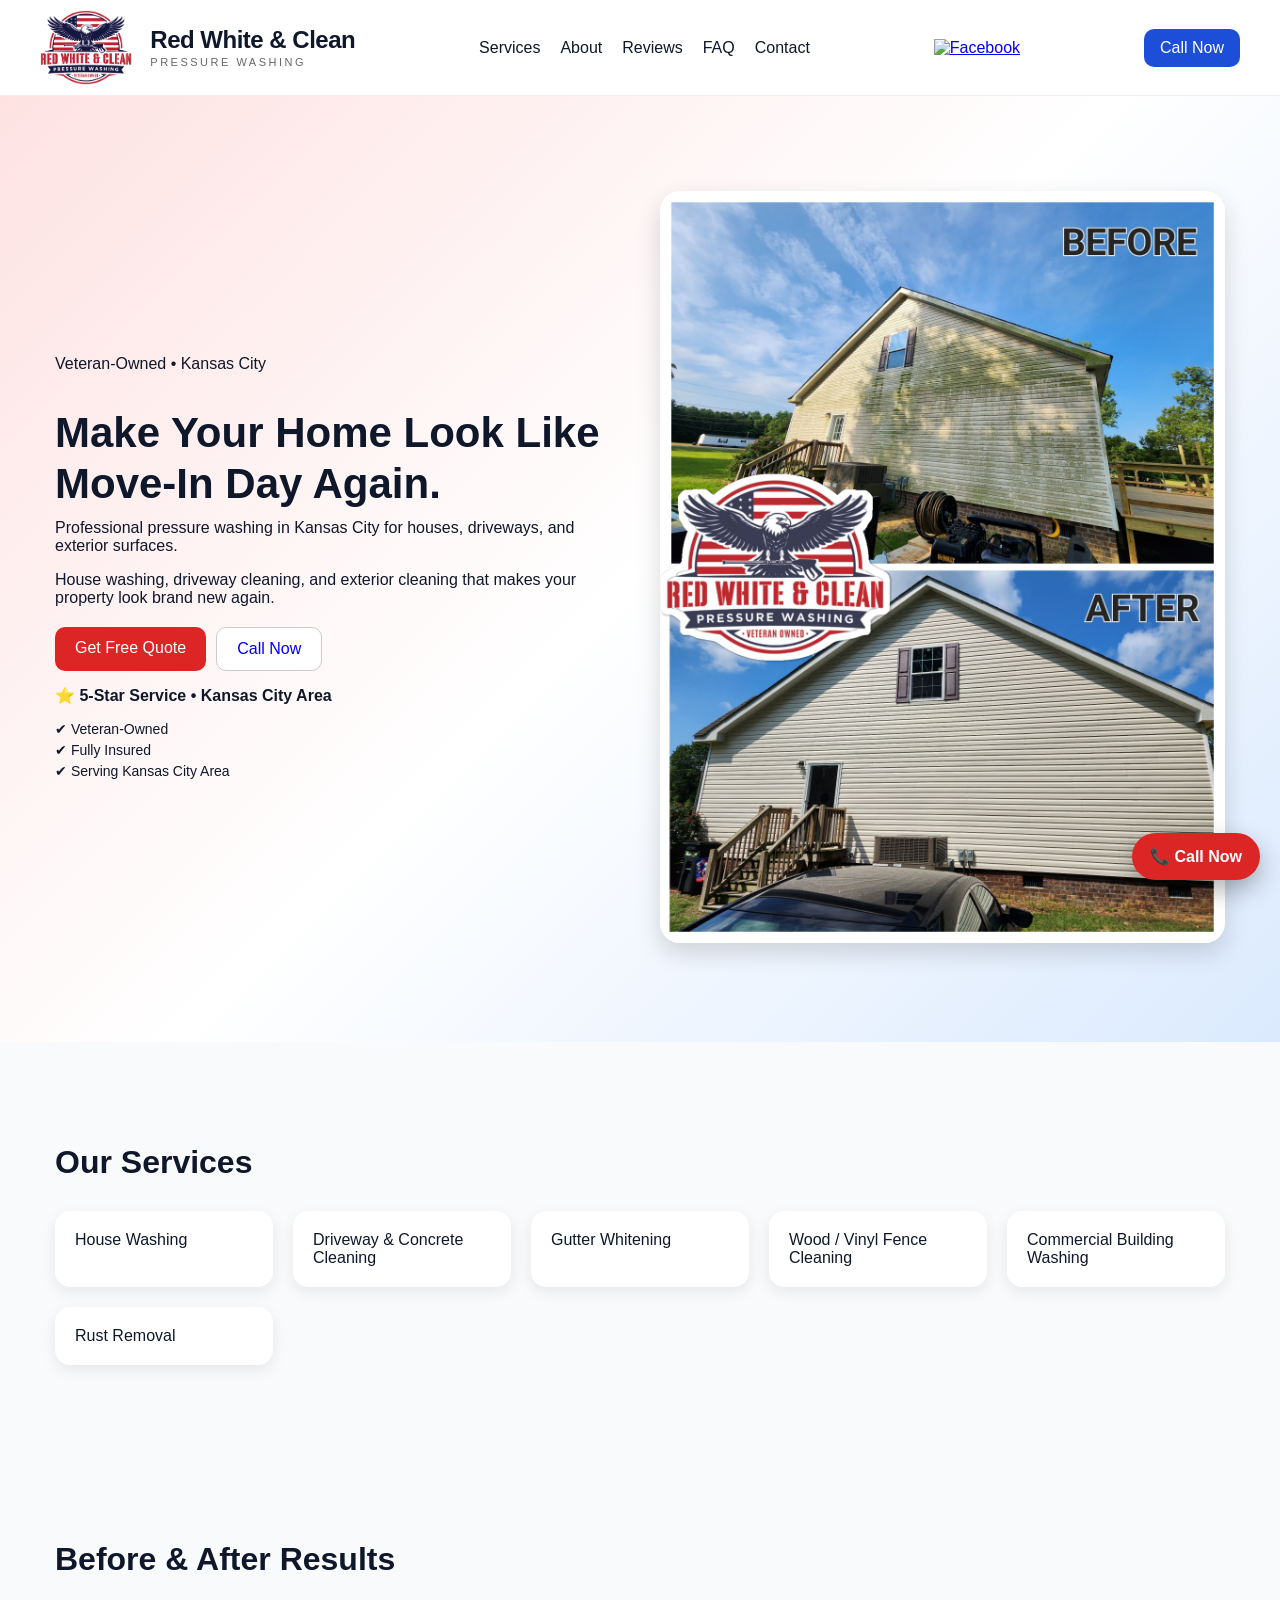
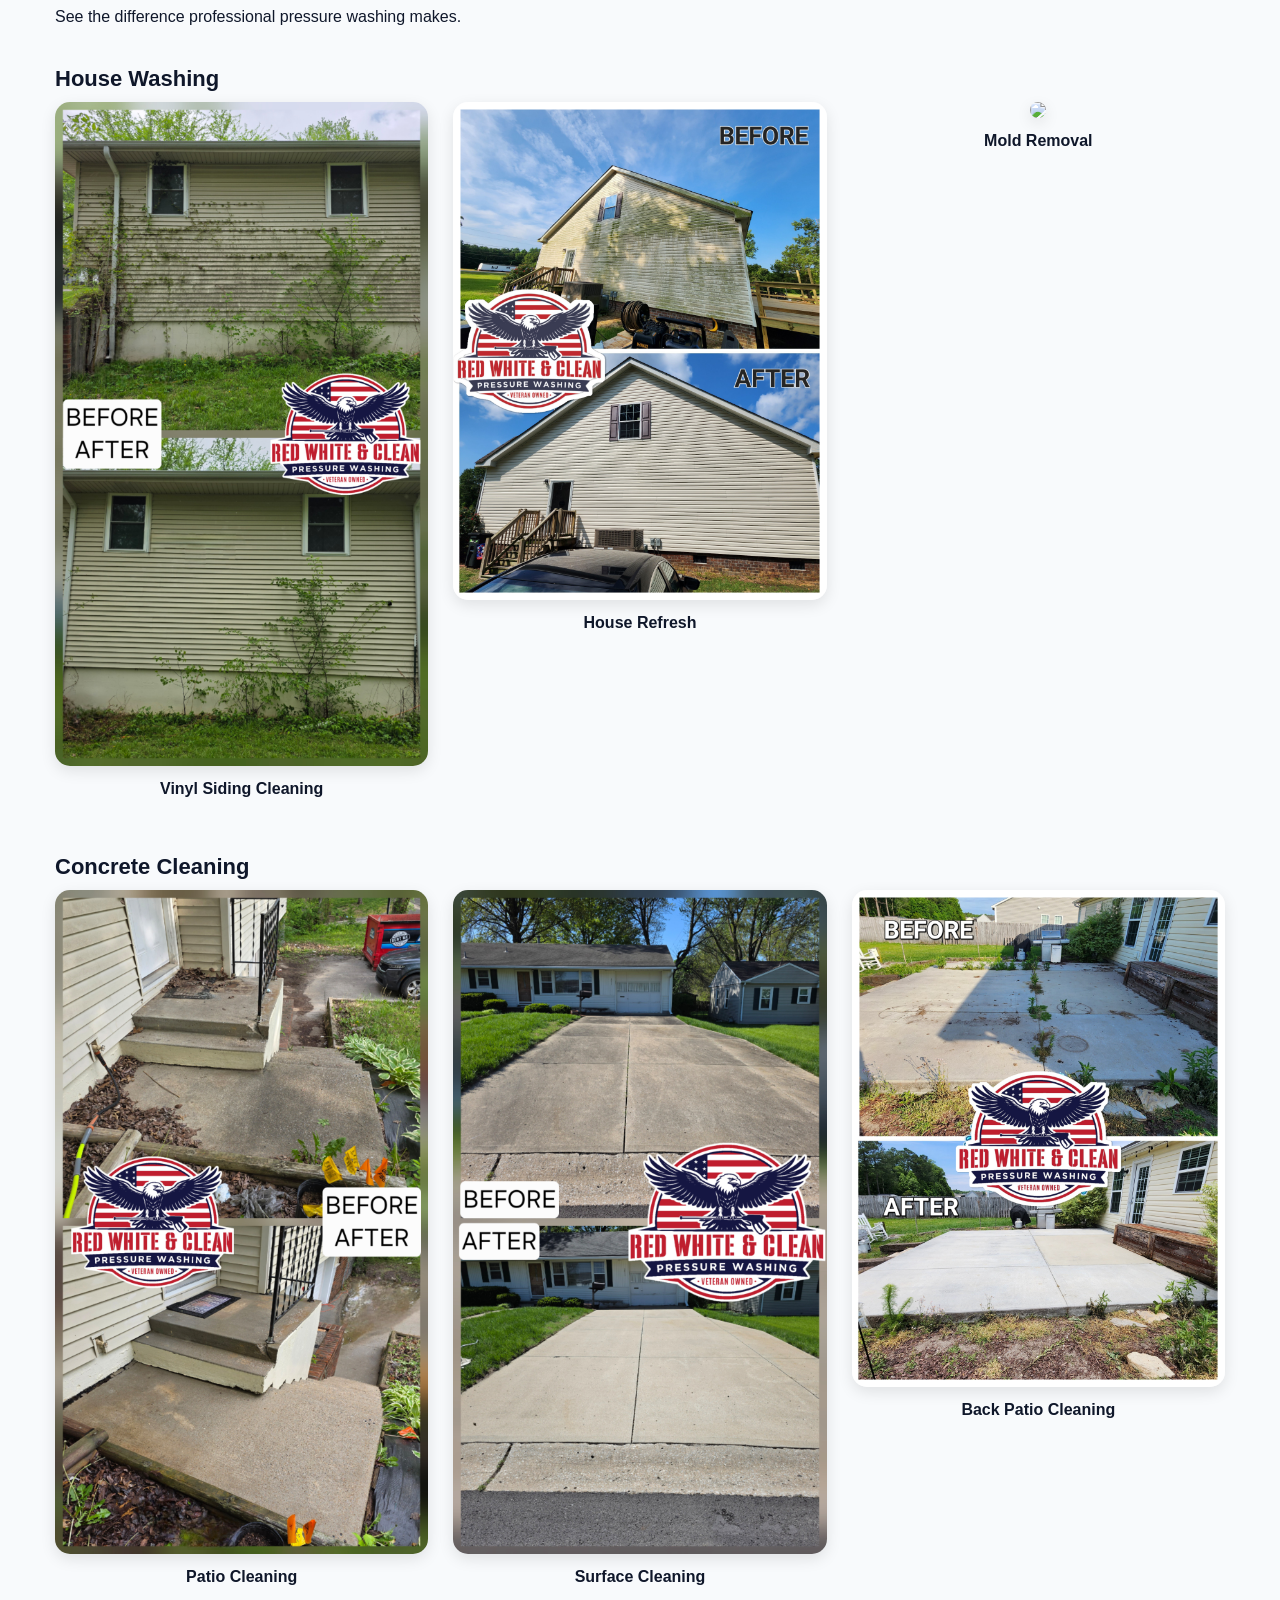
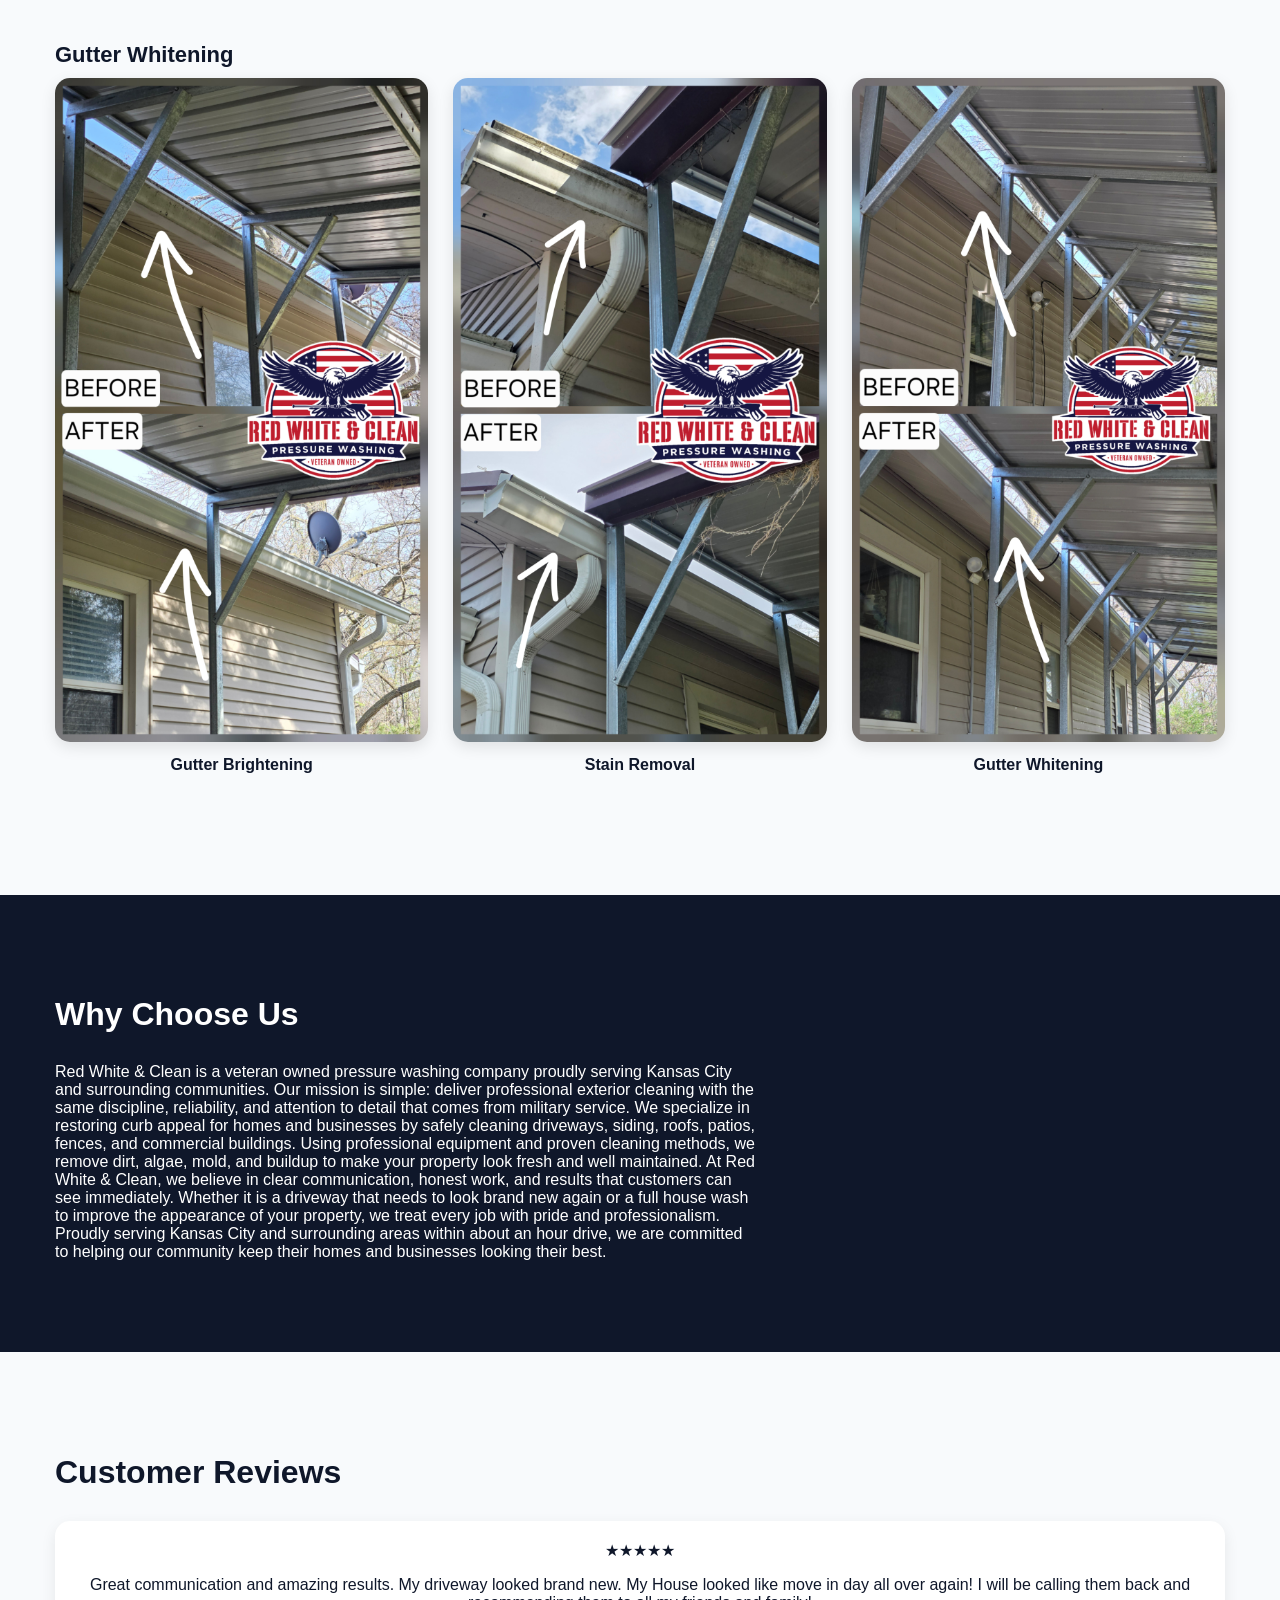
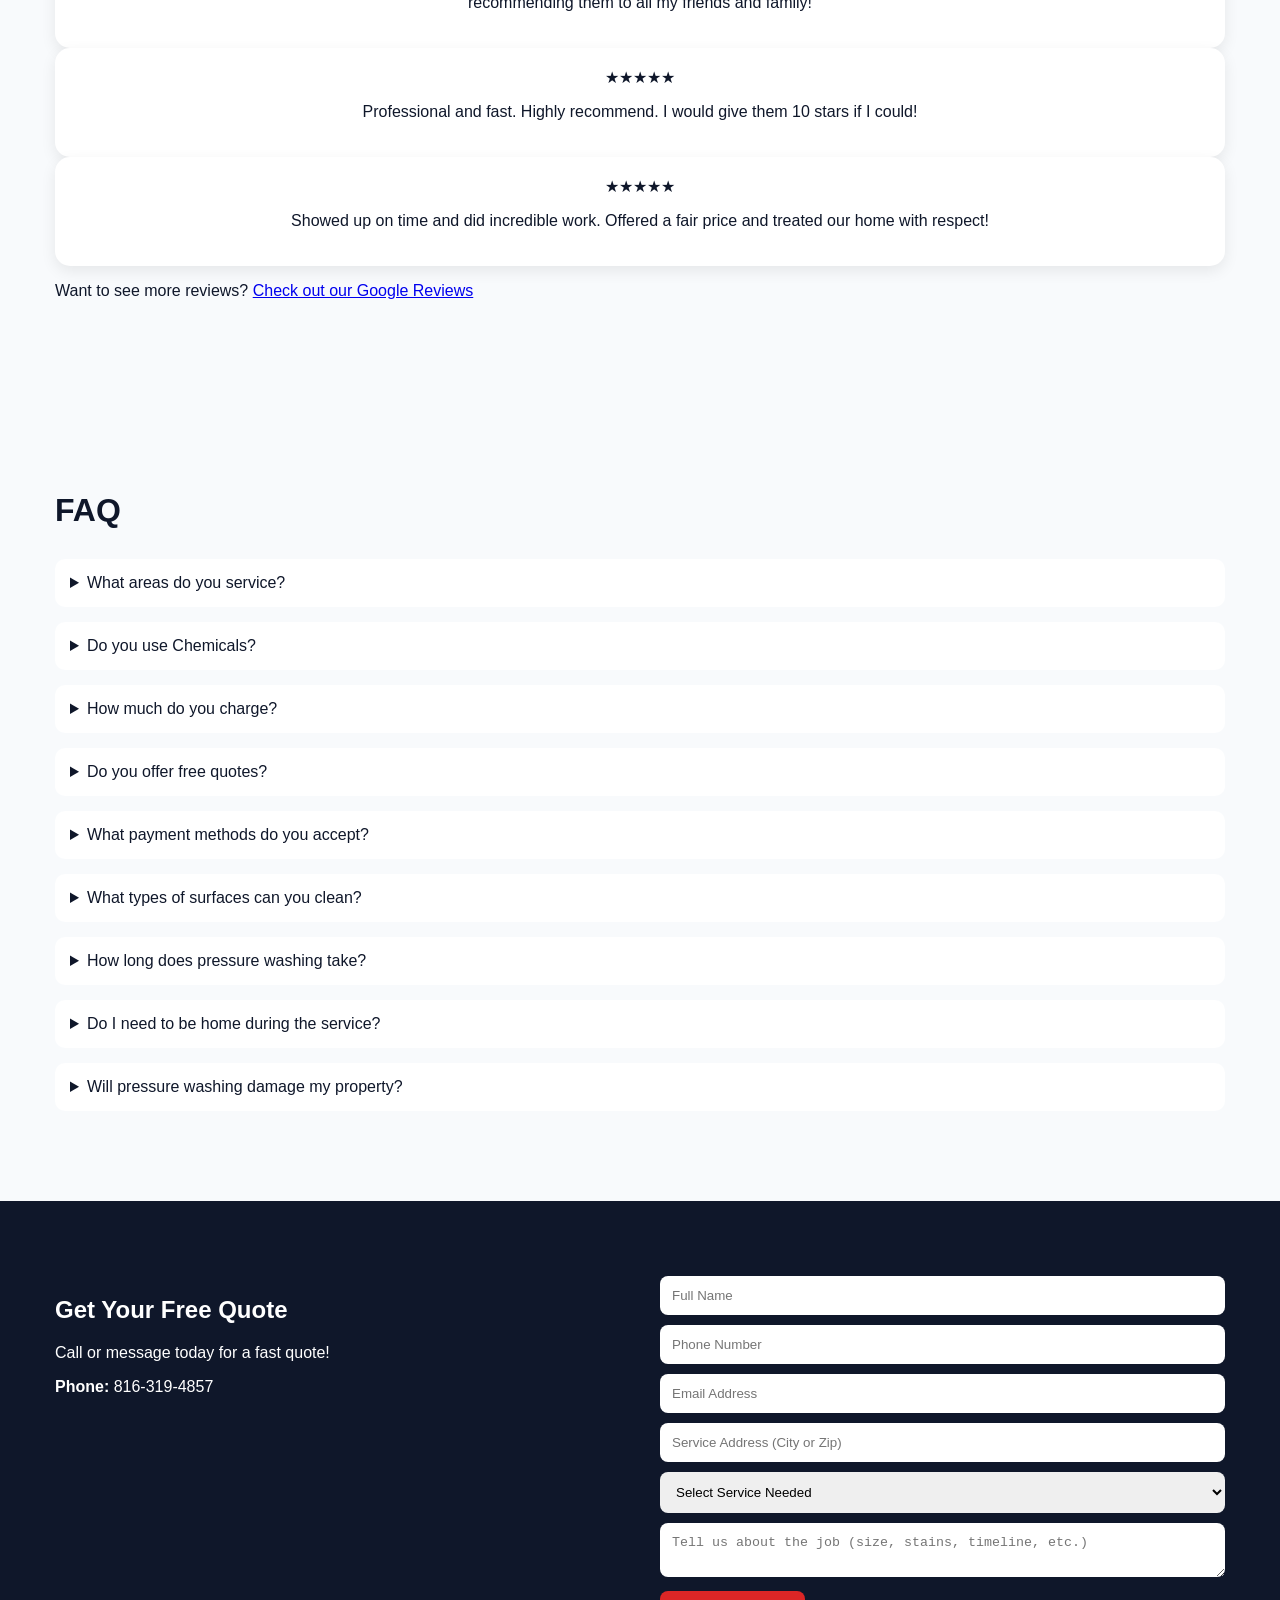
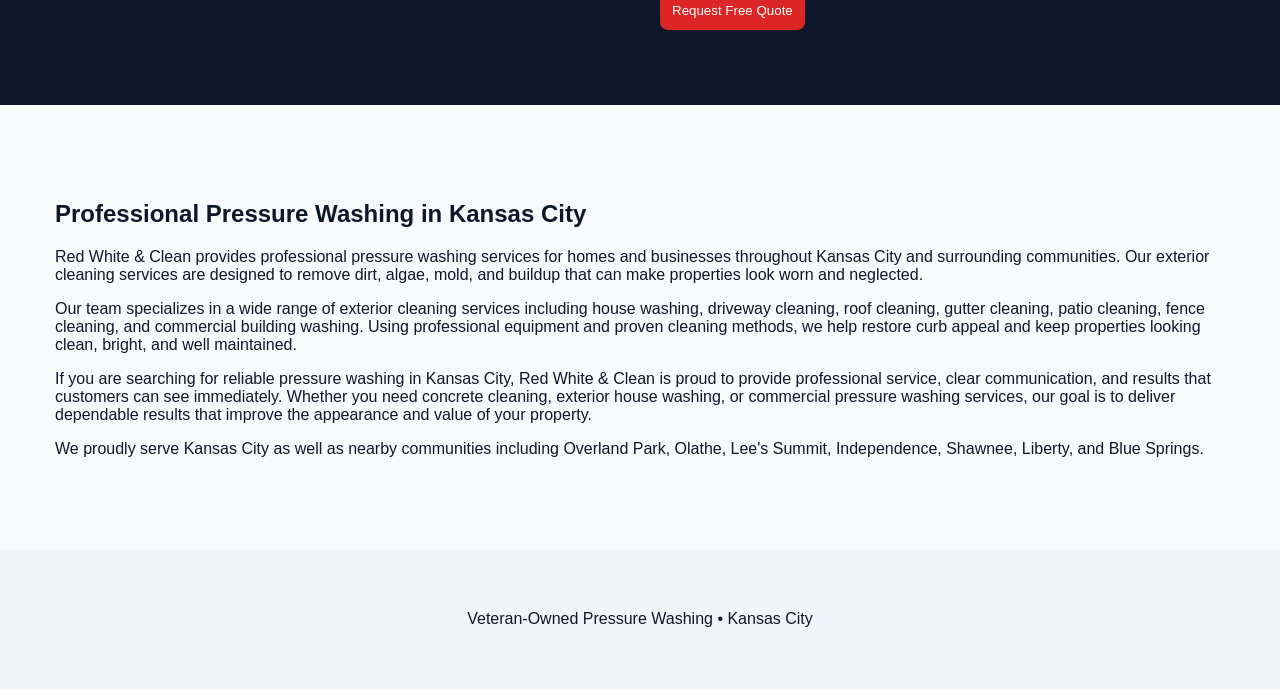
==== commit 2dbf2dc6: "Update index.html" ====
--- a/index.html
+++ b/index.html
@@ -41,7 +41,7 @@
 
 <img src="logo.png" class="logo">
 
-<div>
+<div class="brand-text">
 <h1>Red White & Clean</h1>
 <p class="subtitle">Pressure Washing</p>
 </div>
@@ -55,6 +55,10 @@
 <a href="#faq">FAQ</a>
 <a href="#contact">Contact</a>
 </nav>
+
+<a href="https://www.facebook.com/RedWhiteCleanPW/" target="_blank" class="fb-icon">
+  <img src="facebook.png" alt="Facebook">
+</a>
 
 <a href="tel:8163194857" class="call-btn">Call Now</a>
 
--- a/styles.css
+++ b/styles.css
@@ -25,21 +25,29 @@
 border-bottom:1px solid #ddd;
 }
 
-.nav{
-display:flex;
-justify-content:space-between;
-align-items:center;
-}
-
 .brand{
 display:flex;
 align-items:center;
-gap:10px;
+gap:18px;
 }
 
 .logo{
-height:50px;
+height:75px;
 width:auto;
+}
+
+.brand-text{
+display:flex;
+flex-direction:column;
+justify-content:center;
+}
+
+.brand-text h1{
+margin:0;
+font-size:24px;
+font-weight:900;
+line-height:1.1;
+letter-spacing:-0.5px;
 }
 
 .card:hover{
@@ -48,9 +56,11 @@
 }
 
 .subtitle{
-font-size:12px;
-letter-spacing:3px;
+margin:3px 0 0 0;
+font-size:11px;
+letter-spacing:2.5px;
 text-transform:uppercase;
+color:#666;
 }
 
 .btn:hover{
@@ -60,6 +70,8 @@
 .hero{
 position:relative;
 overflow:hidden;
+padding:80px 0;
+background:linear-gradient(135deg,#fee2e2,#ffffff,#dbeafe);
 }
 
 .nav-links{
@@ -83,11 +95,6 @@
 
 .call-btn:hover{
 transform:scale(1.05);
-}
-
-.hero{
-padding:80px 0;
-background:linear-gradient(135deg,#fee2e2,#ffffff,#dbeafe);
 }
 
 .hero-grid{
@@ -297,6 +304,19 @@
 margin-bottom:10px;
 }
 
+.nav{
+display:flex;
+justify-content:space-between;
+align-items:center;
+padding:10px 0;
+}
+
+.header{
+background:white;
+border-bottom:1px solid #eee;
+box-shadow:0 2px 8px rgba(0,0,0,.05);
+}
+
 /* Mobile layout */
 @media (max-width: 768px){
 
@@ -311,8 +331,14 @@
 display:none;
 }
 
+  .brand{
+flex-direction:column;
+text-align:center;
+gap:8px;
+}
+  
 .logo{
-height:35px;
+height:60px;
 }
 
 /* CALL BUTTON */
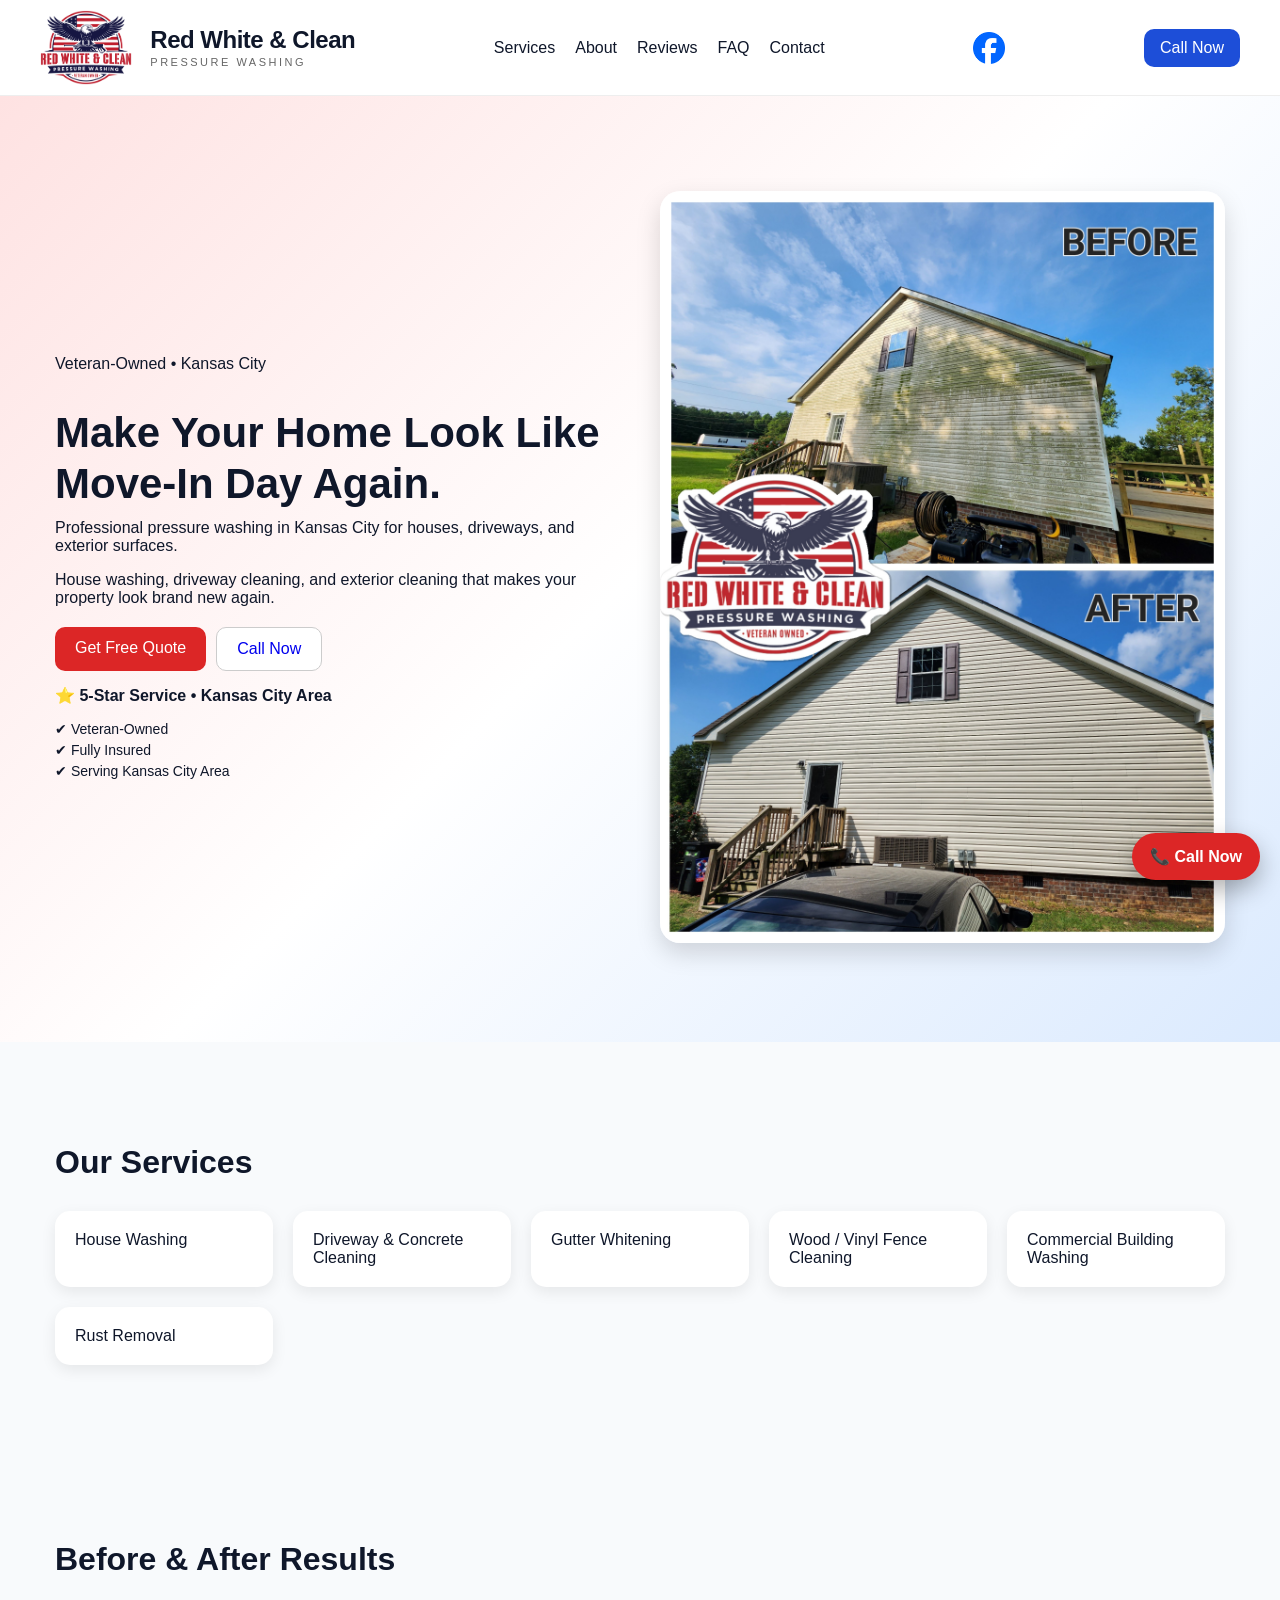
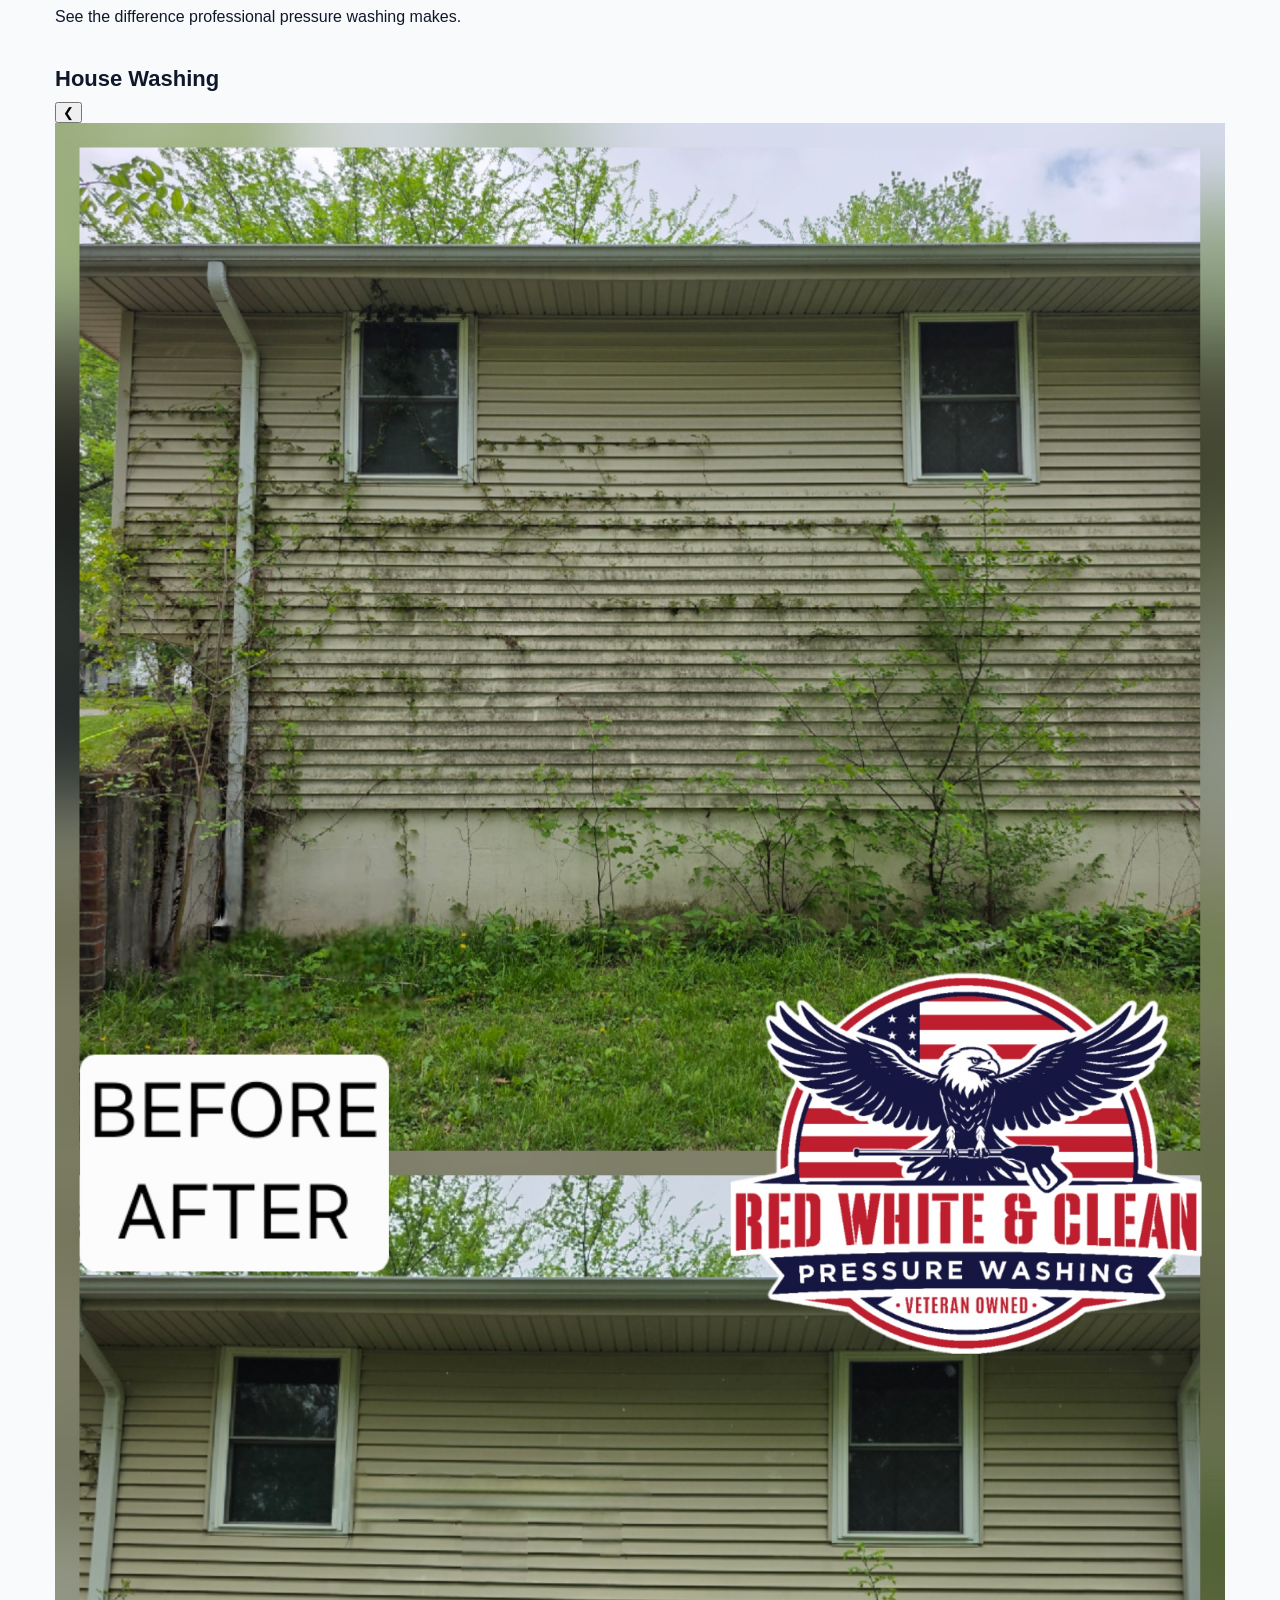
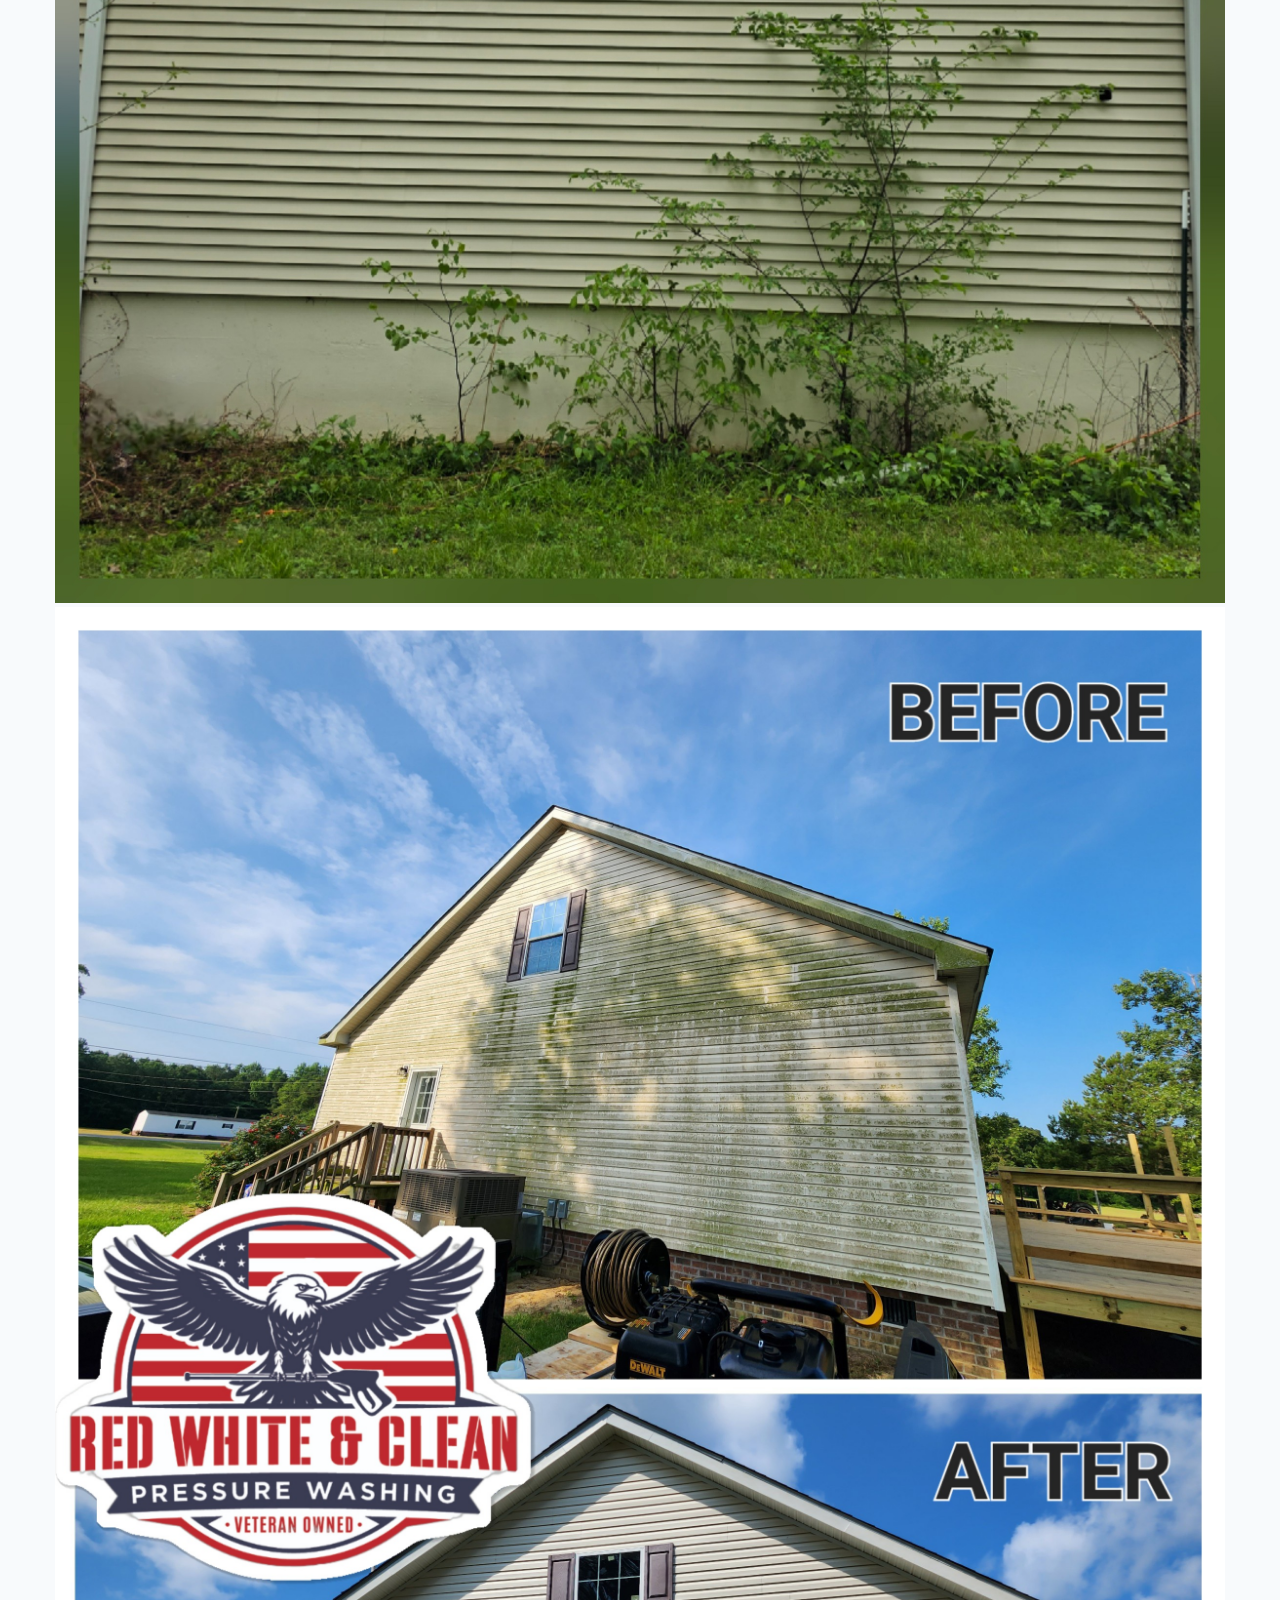
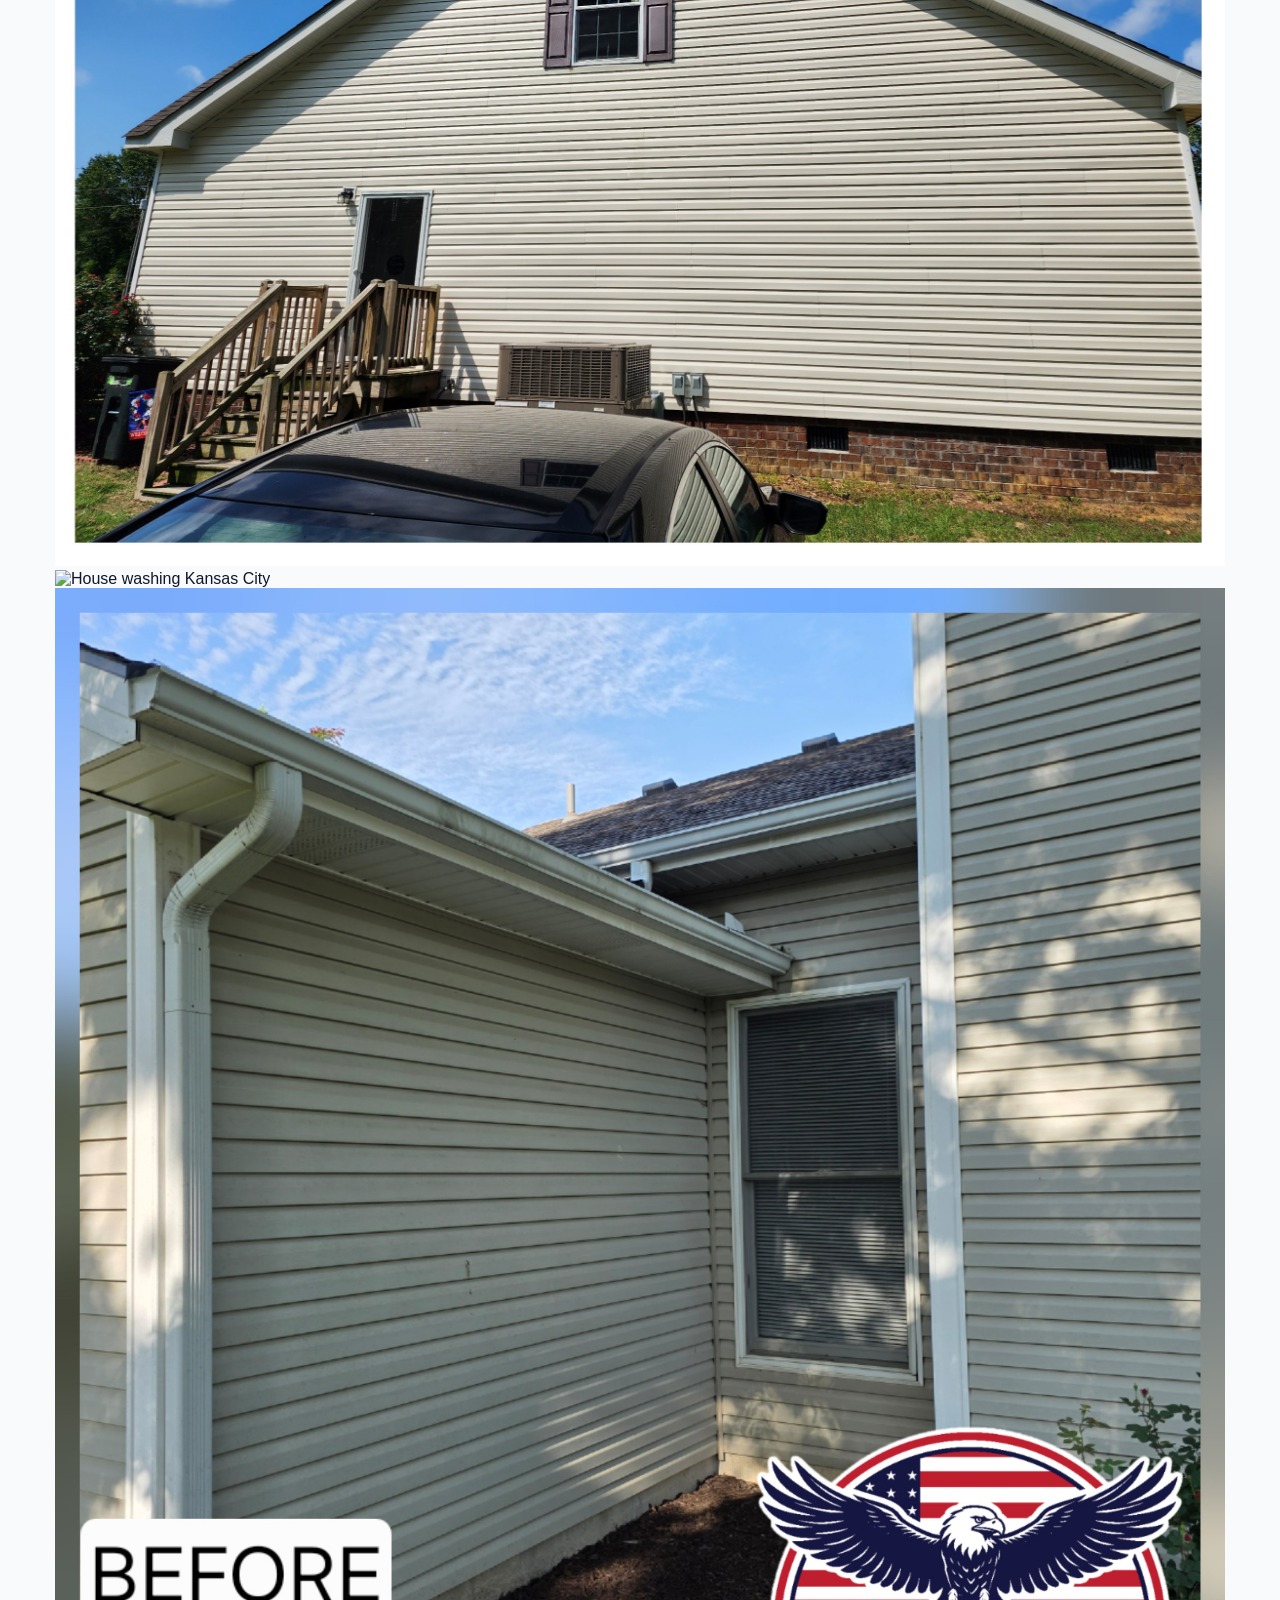
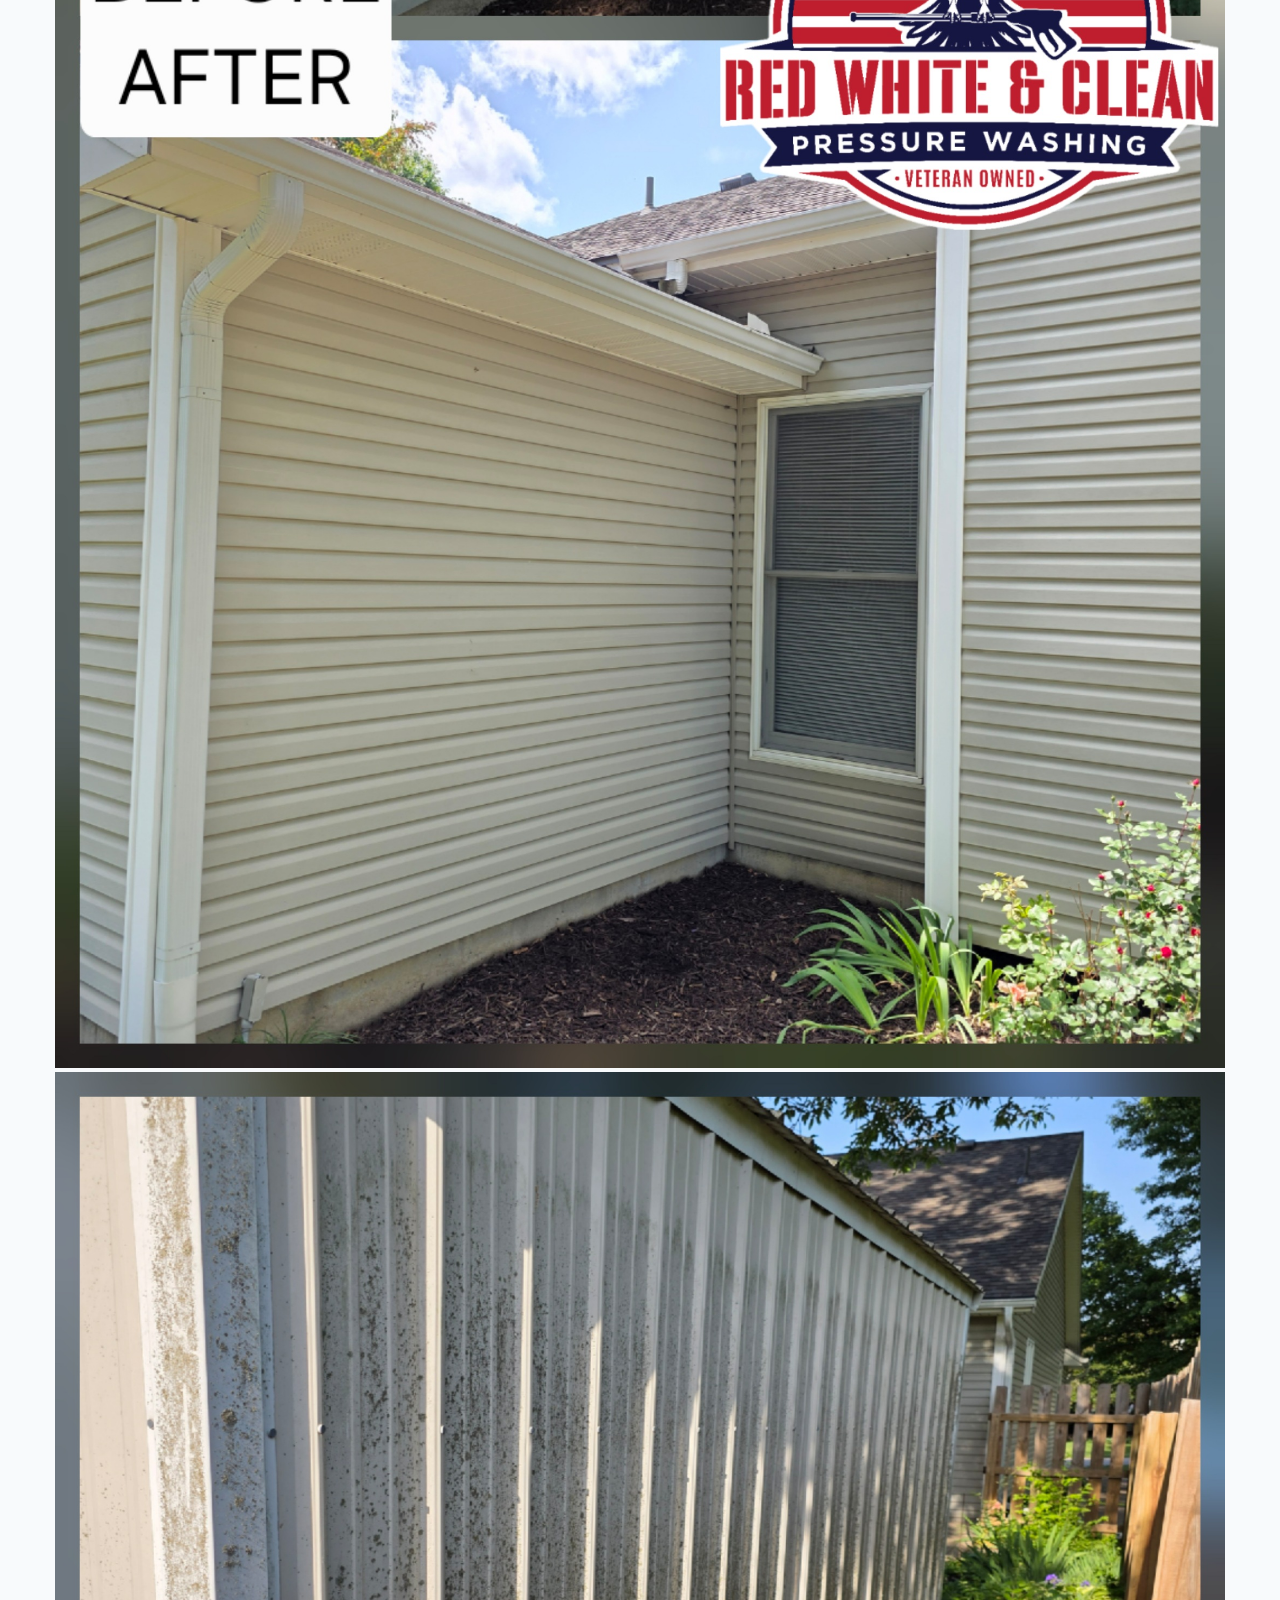
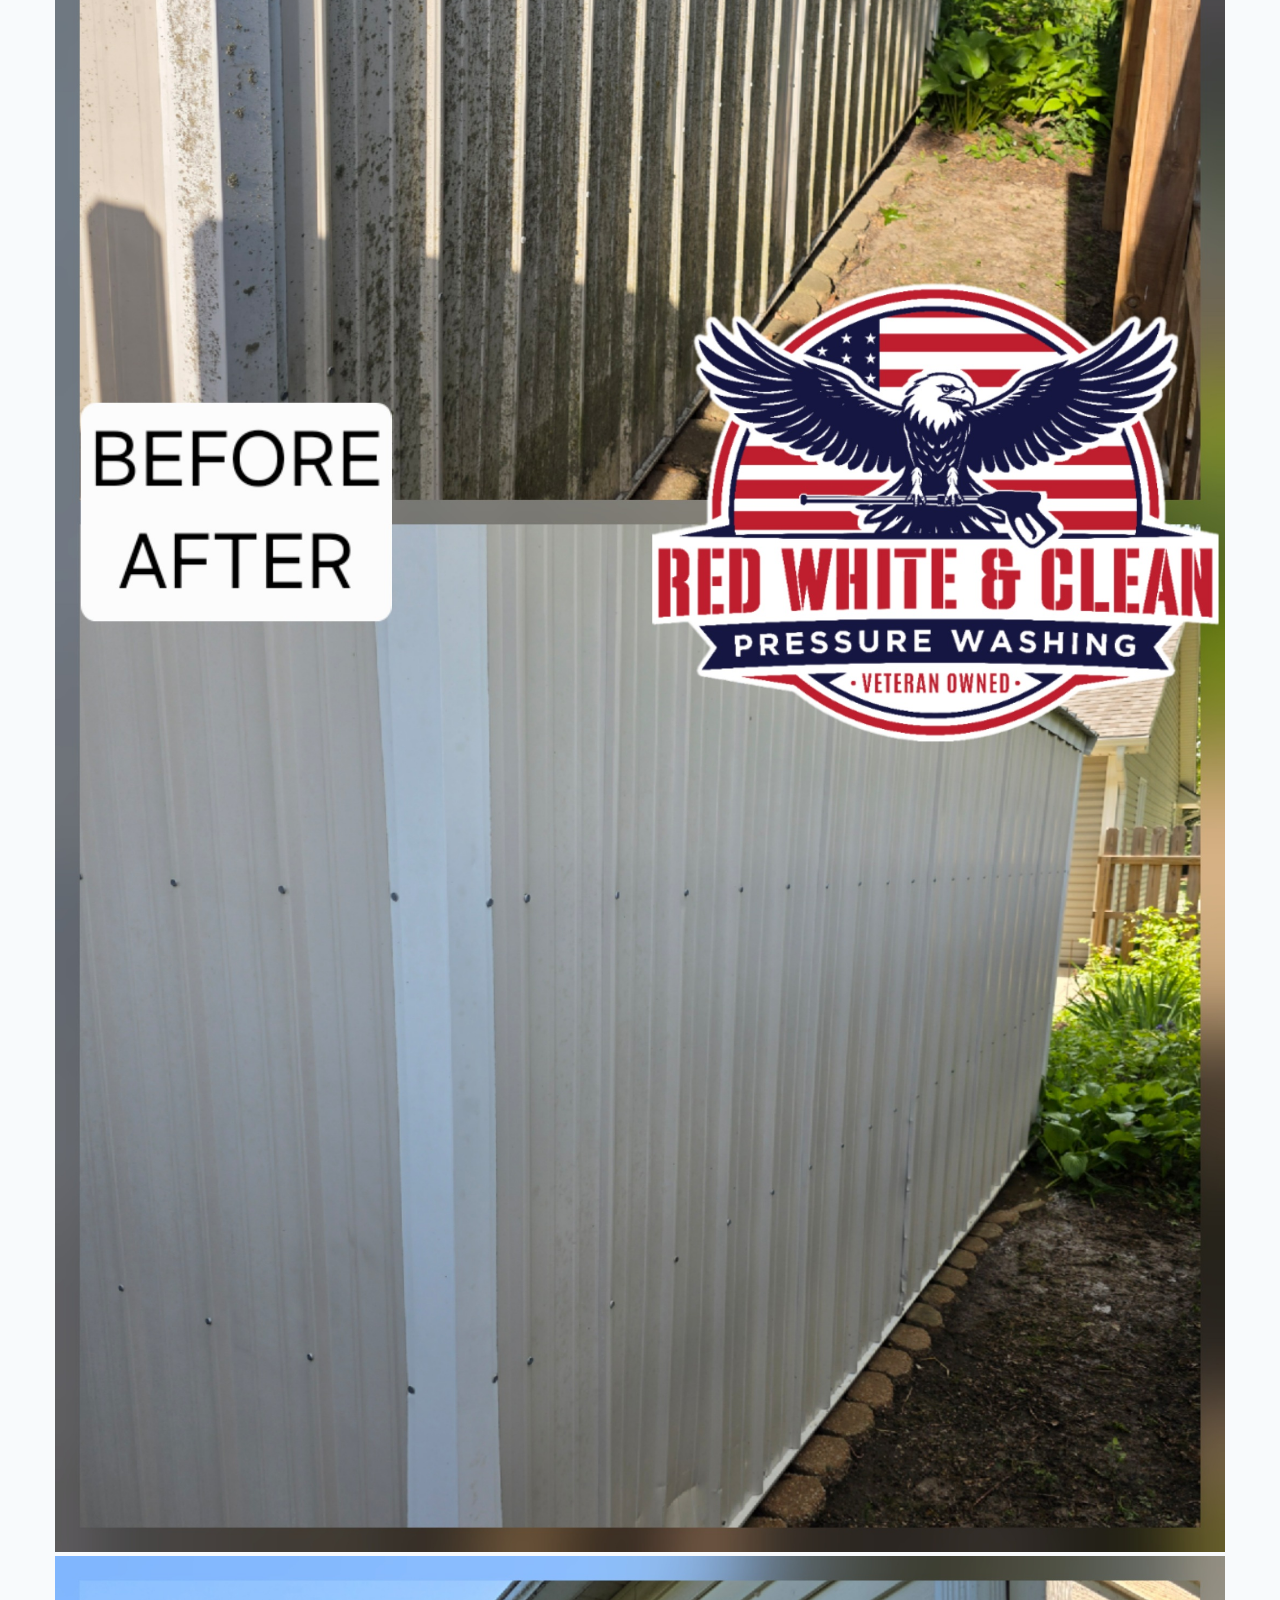
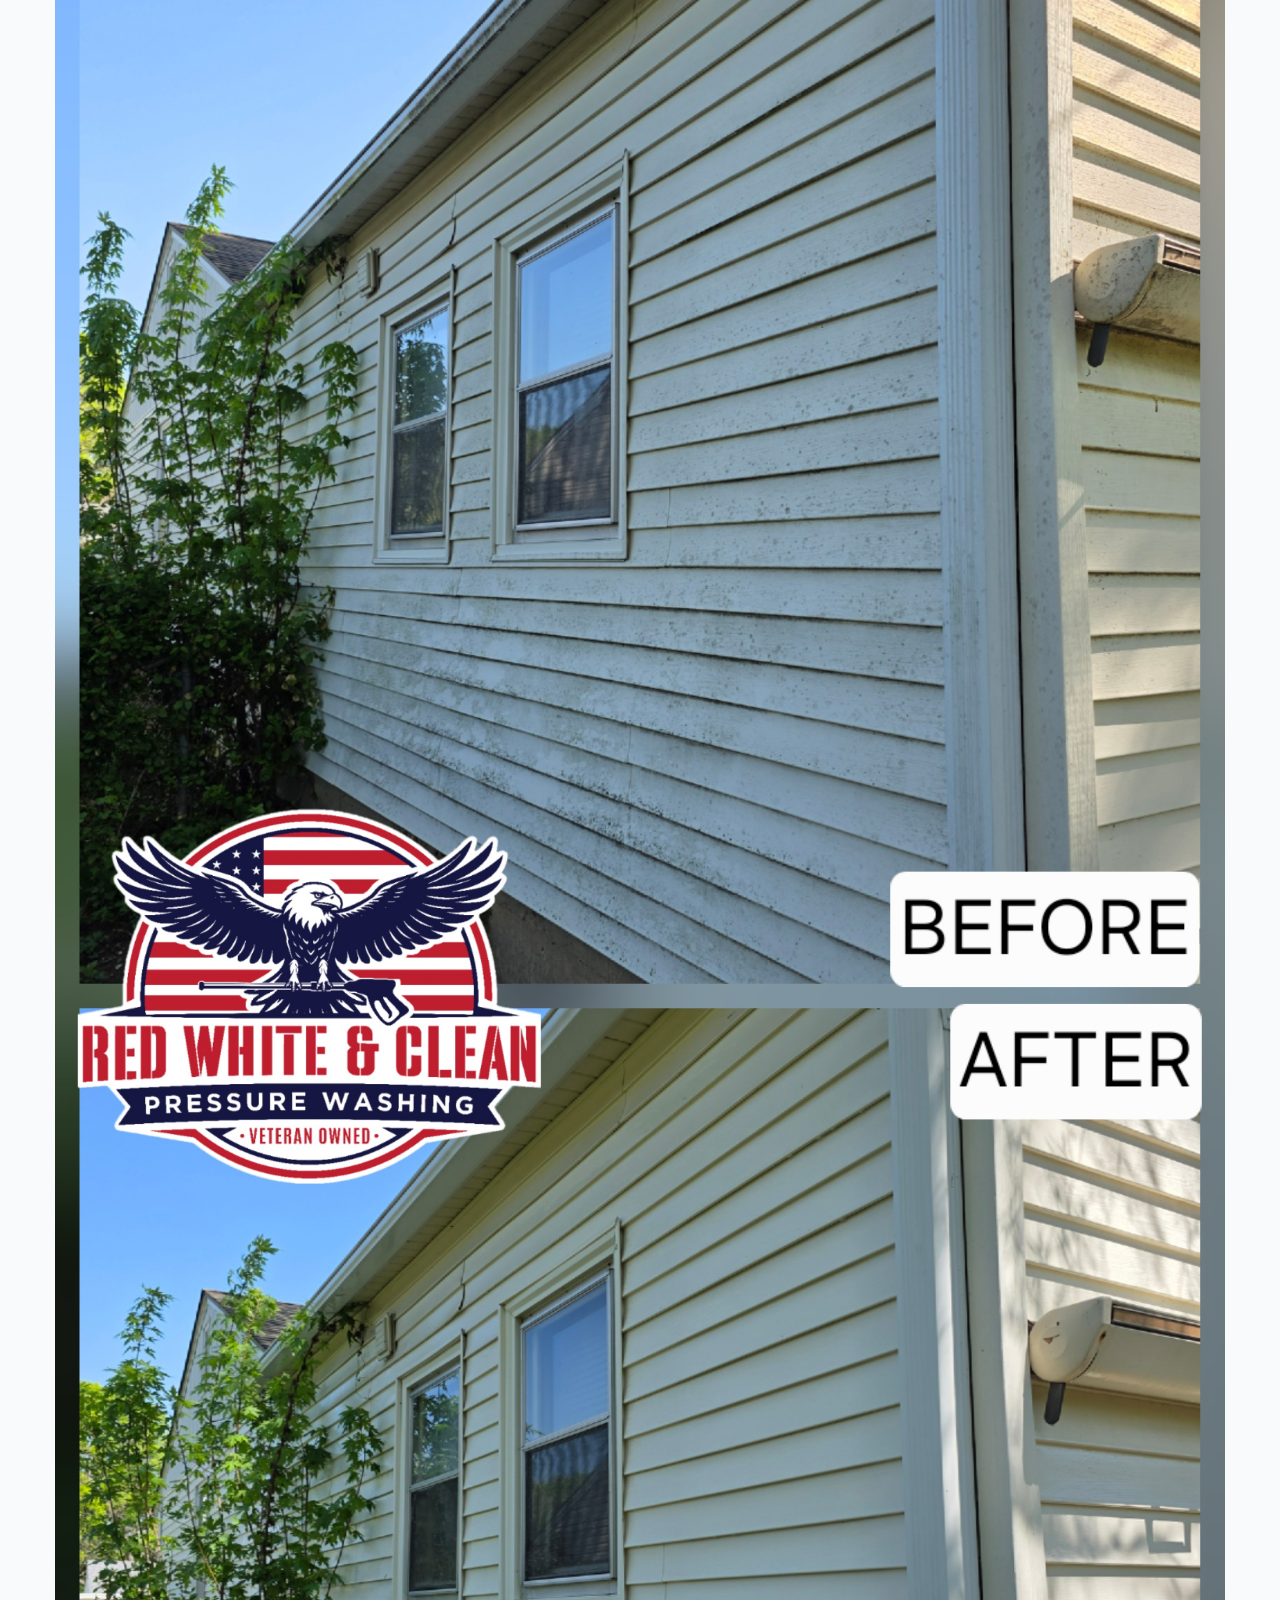
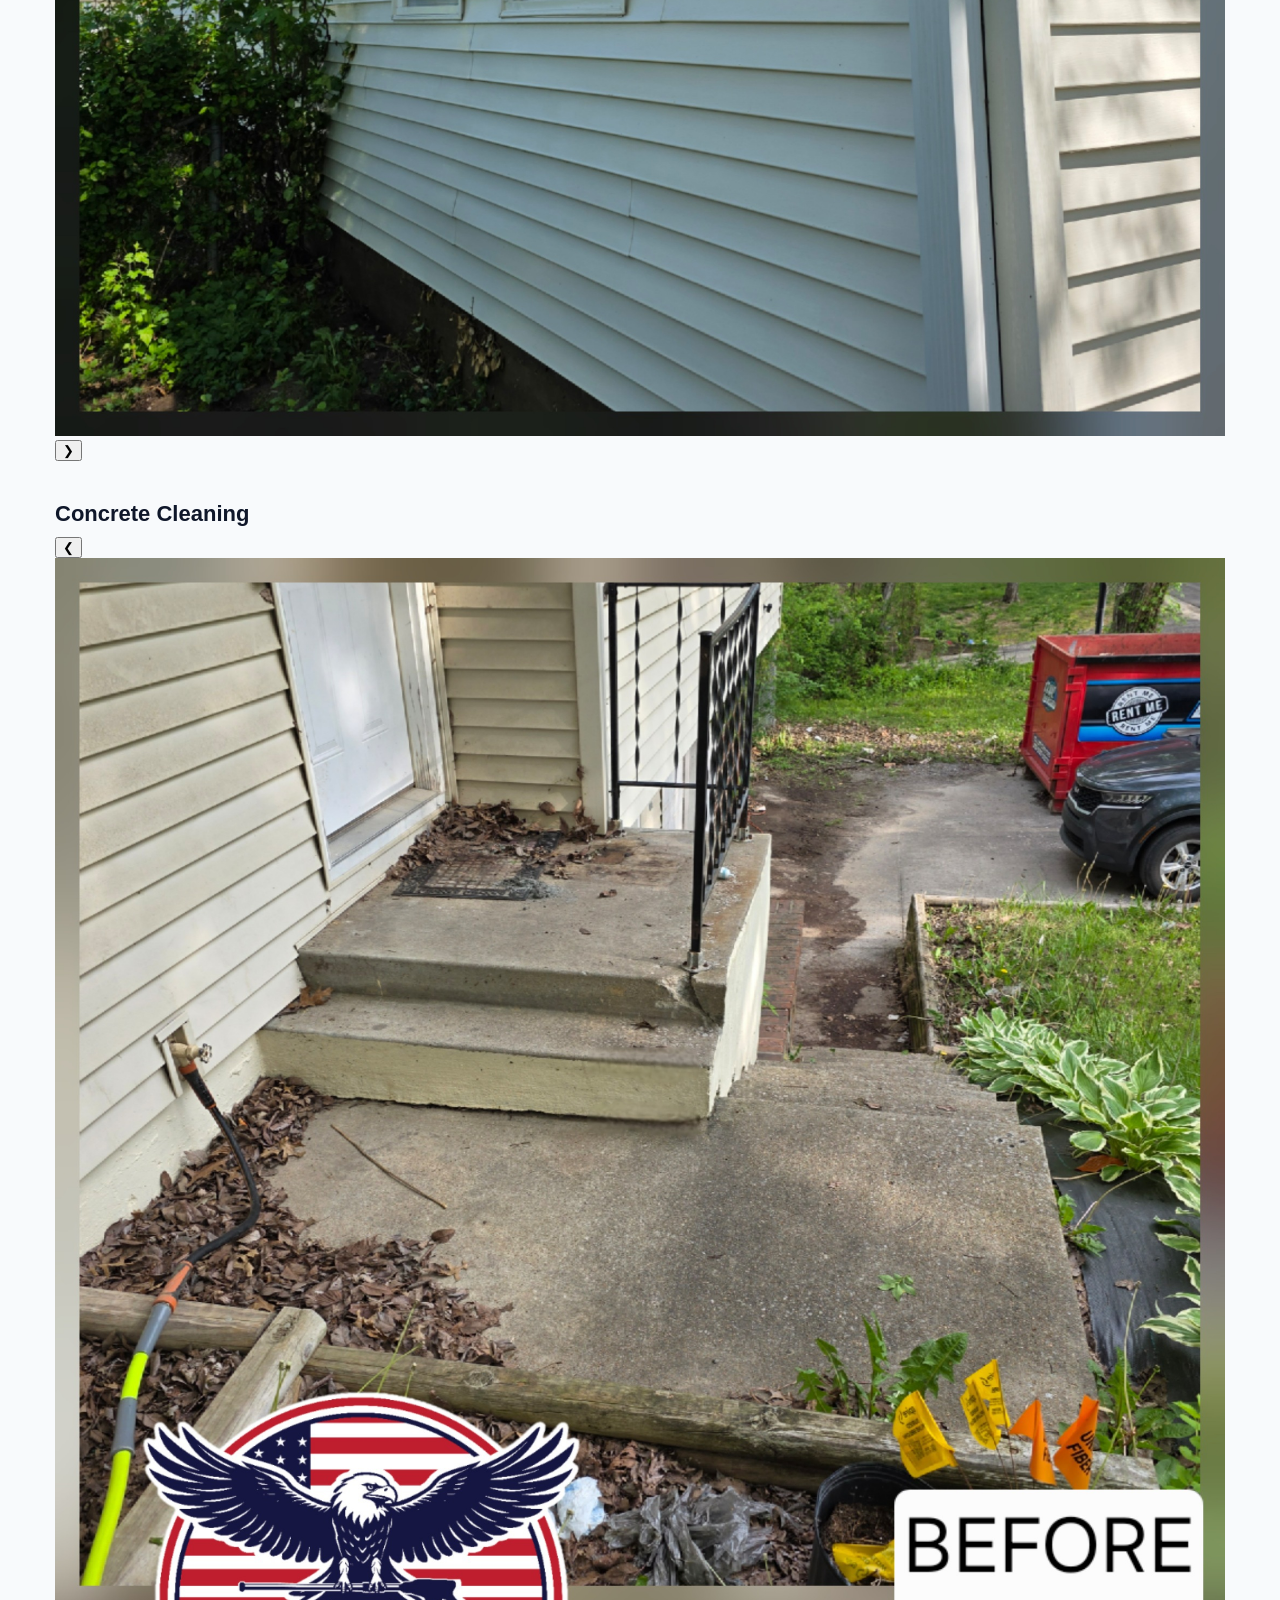
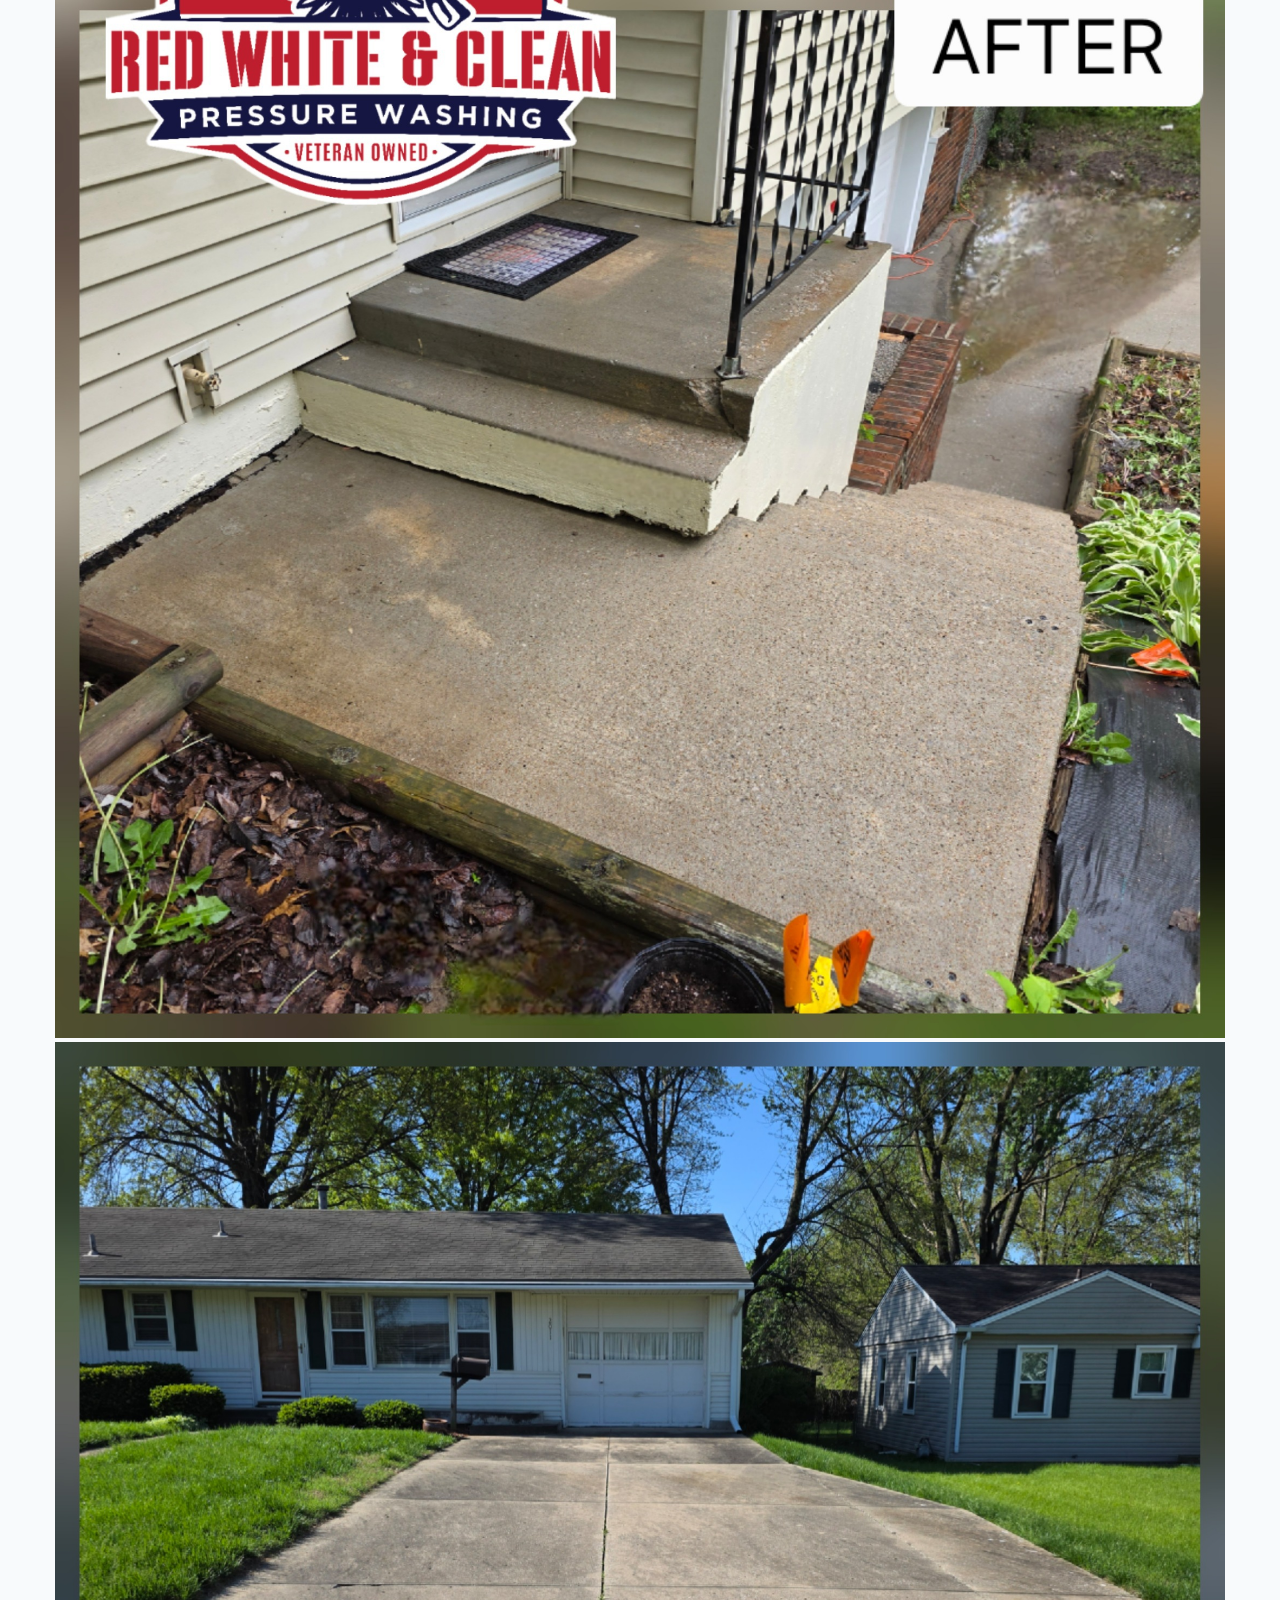
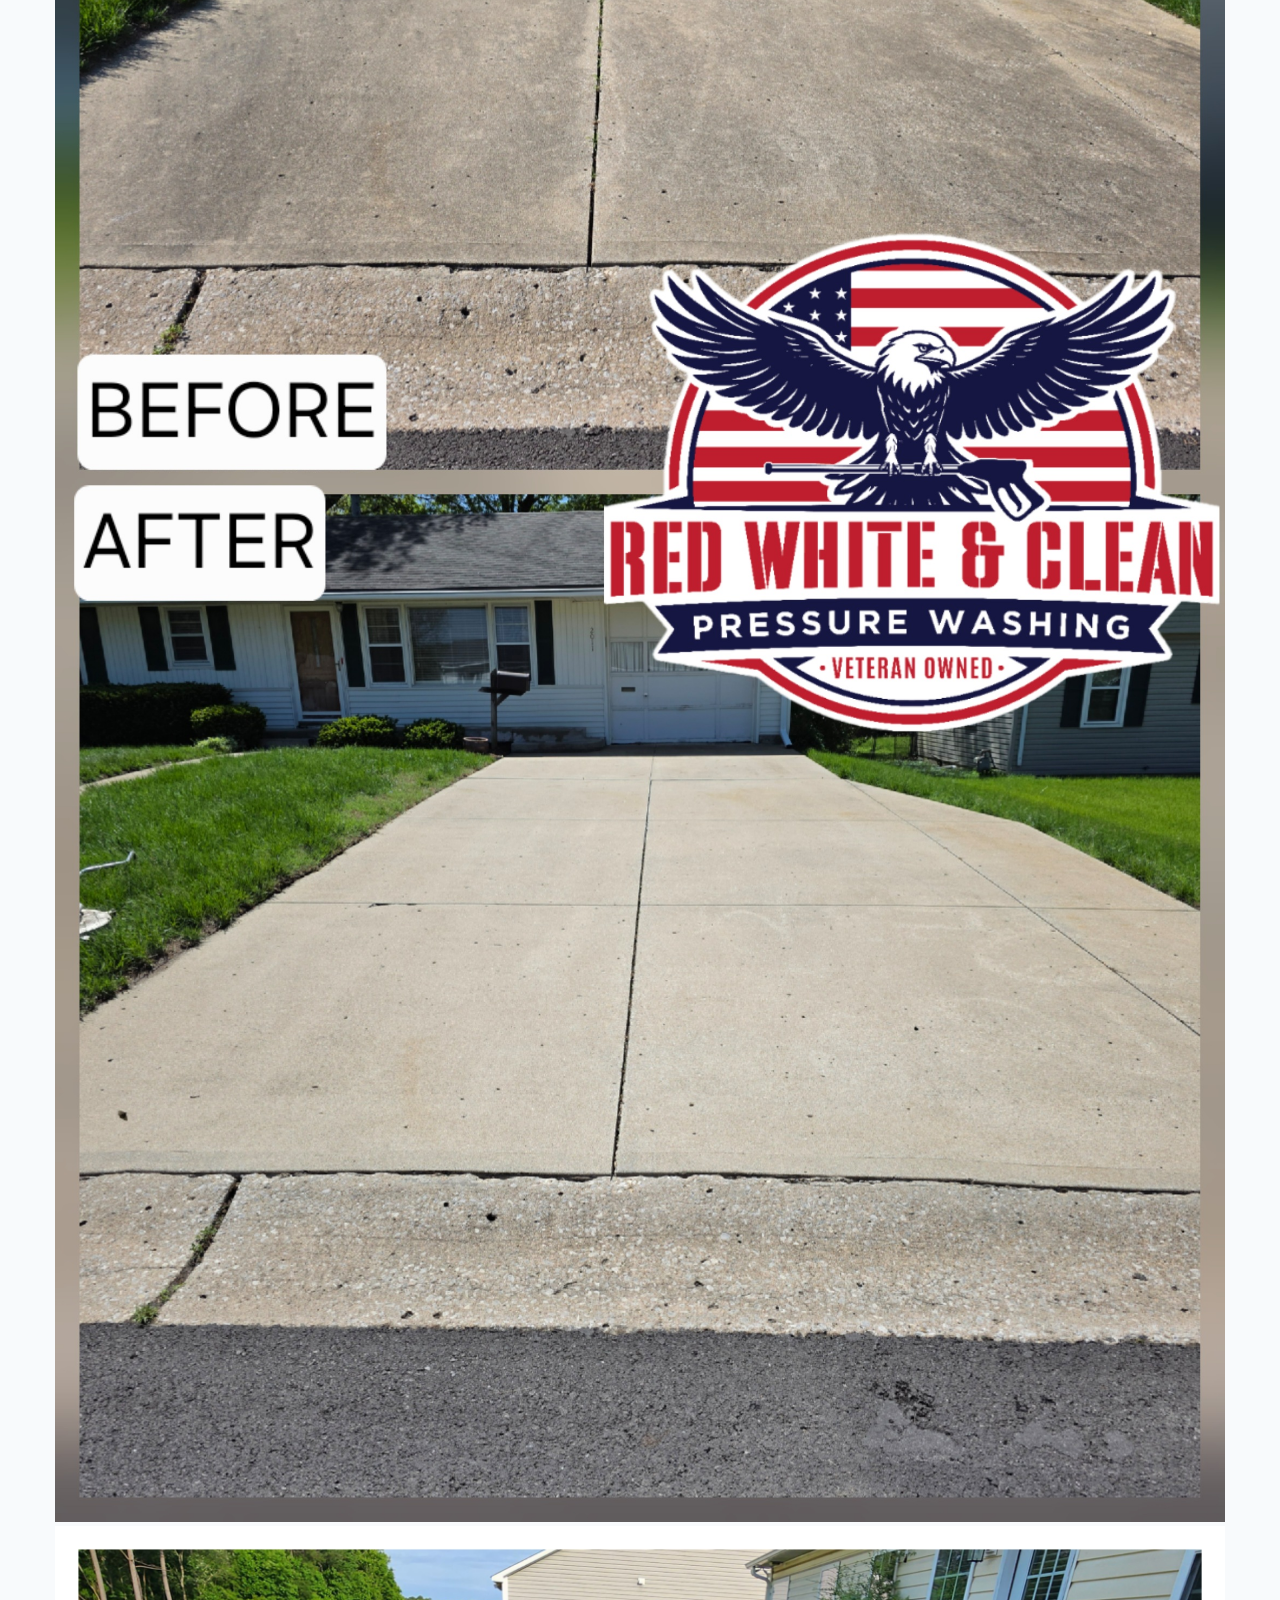
==== commit 30f02ed1: "Update index.html" ====
--- a/index.html
+++ b/index.html
@@ -151,64 +151,64 @@
 
 <!-- HOUSE WASHING -->
 <h3>House Washing</h3>
-<div class="before-after-grid">
-
-<div class="ba-item">
-<img src="bah1.jpg.jpg">
-<p>Vinyl Siding Cleaning</p>
-</div>
-
-<div class="ba-item">
-<img src="bah4.jpg.jpg">
-<p>House Refresh</p>
-</div>
-
-<div class="ba-item">
-<img src="bah7.jpg.jpg">
-<p>Mold Removal</p>
-</div>
+
+<div class="carousel">
+
+<button class="prev">❮</button>
+
+<div class="carousel-track">
+
+<img src="bah1.jpg.jpg" alt="House washing Kansas City">
+<img src="bah4.jpg.jpg" alt="House washing Kansas City">
+<img src="bah7.jpg.jpg" alt="House washing Kansas City">
+<img src="bah10.jpg" alt="House washing Kansas City">
+<img src="bah13.jpg" alt="House washing Kansas City">
+<img src="bah8.jpg" alt="House washing Kansas City">
+
+</div>
+
+<button class="next">❯</button>
 
 </div>
 
 <!-- CONCRETE CLEANING -->
 <h3>Concrete Cleaning</h3>
-<div class="before-after-grid">
-
-<div class="ba-item">
-<img src="bac1.jpg.jpg">
-<p>Patio Cleaning</p>
-</div>
-
-<div class="ba-item">
-<img src="bac3.jpg.jpg">
-<p>Surface Cleaning</p>
-</div>
-
-<div class="ba-item">
-<img src="bac5.jpg.jpg">
-<p>Back Patio Cleaning</p>
-</div>
+
+<div class="carousel">
+
+<button class="prev">❮</button>
+
+<div class="carousel-track">
+
+<img src="bac1.jpg.jpg" alt="Concrete cleaning Kansas City">
+<img src="bac3.jpg.jpg" alt="Concrete cleaning Kansas City">
+<img src="bac5.jpg.jpg" alt="Concrete cleaning Kansas City">
+<img src="bac8.jpg" alt="Concrete cleaning Kansas City">
+<img src="bac9.jpg" alt="Concrete cleaning Kansas City">
+<img src="bac10.jpg" alt="Concrete cleaning Kansas City">
+
+</div>
+
+<button class="next">❯</button>
 
 </div>
 
 <!-- GUTTER WHITENING -->
 <h3>Gutter Whitening</h3>
-<div class="before-after-grid">
-
-<div class="ba-item">
-<img src="bag1.jpg.jpg">
-<p>Gutter Brightening</p>
-</div>
-
-<div class="ba-item">
-<img src="bag2.jpg.jpg">
-<p>Stain Removal</p>
-</div>
-
-<div class="ba-item">
-<img src="bag3.jpg.jpg">
-<p>Gutter Whitening</p>
-</div>
+
+<div class="carousel">
+
+<button class="prev">❮</button>
+
+<div class="carousel-track">
+
+<img src="bag1.jpg.jpg" alt="Gutter whitening Kansas City">
+<img src="bag2.jpg.jpg" alt="Gutter whitening Kansas City">
+<img src="bag3.jpg.jpg" alt="Gutter whitening Kansas City">
+
+</div>
+
+<button class="next">❯</button>
 
 </div>
 
--- a/styles.css
+++ b/styles.css
@@ -317,6 +317,22 @@
 box-shadow:0 2px 8px rgba(0,0,0,.05);
 }
 
+.fb-icon img{
+height:32px;
+width:auto;
+margin-left:10px;
+transition:transform 0.2s ease;
+}
+
+.fb-icon img:hover{
+transform:scale(1.1);
+}
+
+.fb-icon{
+display:flex;
+align-items:center;
+}
+
 /* Mobile layout */
 @media (max-width: 768px){
 
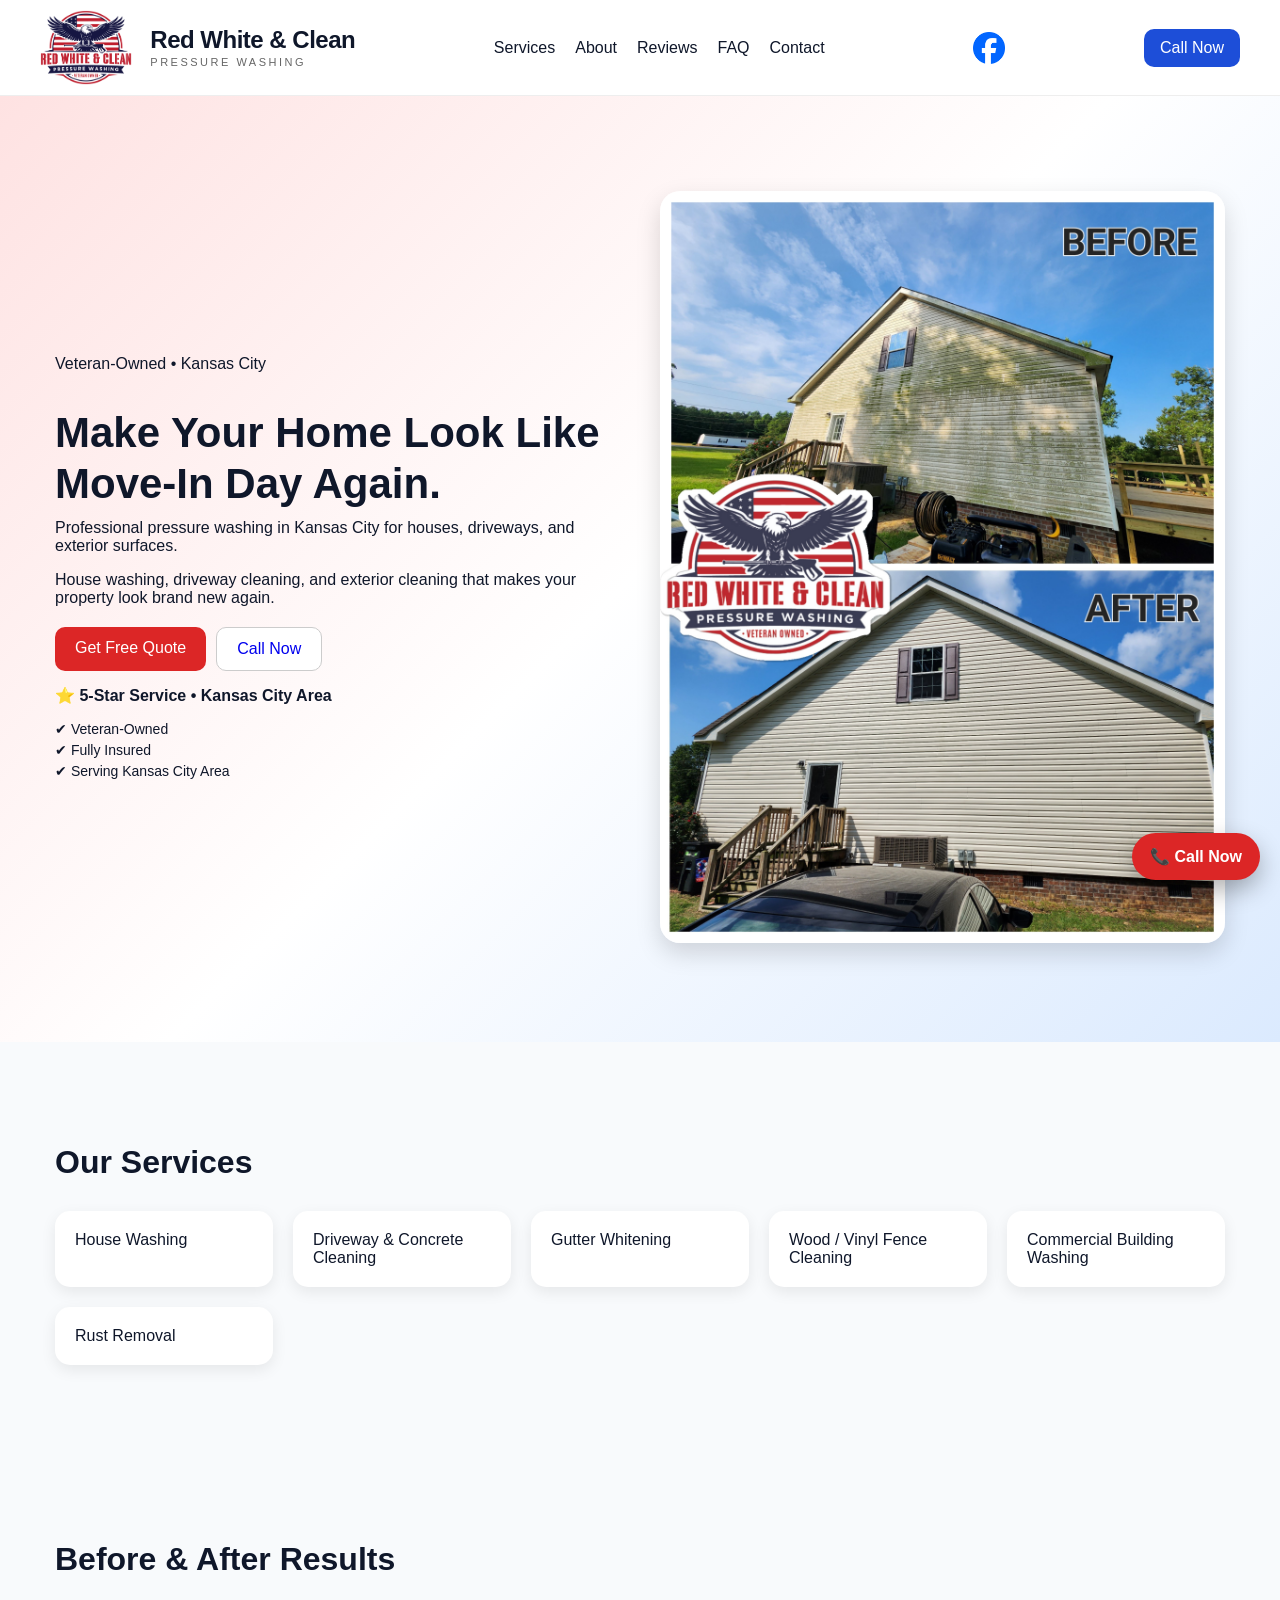
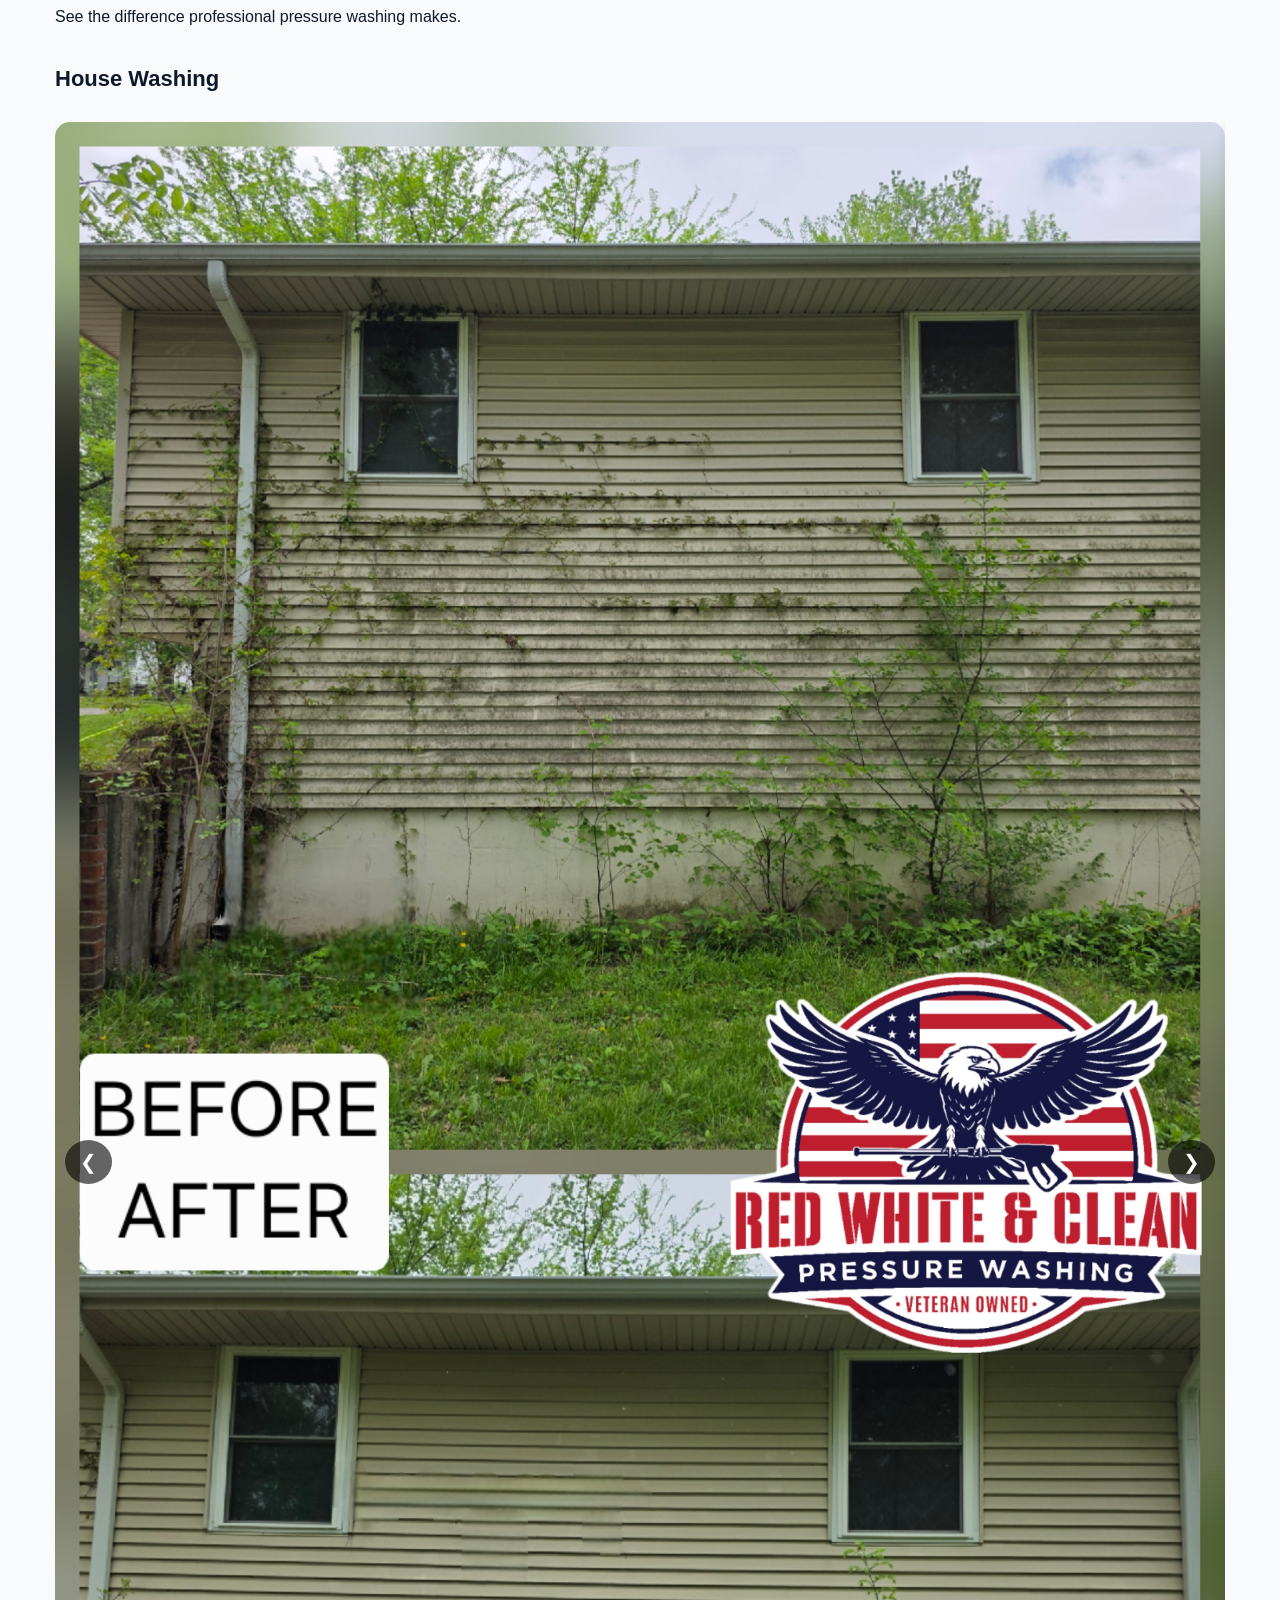
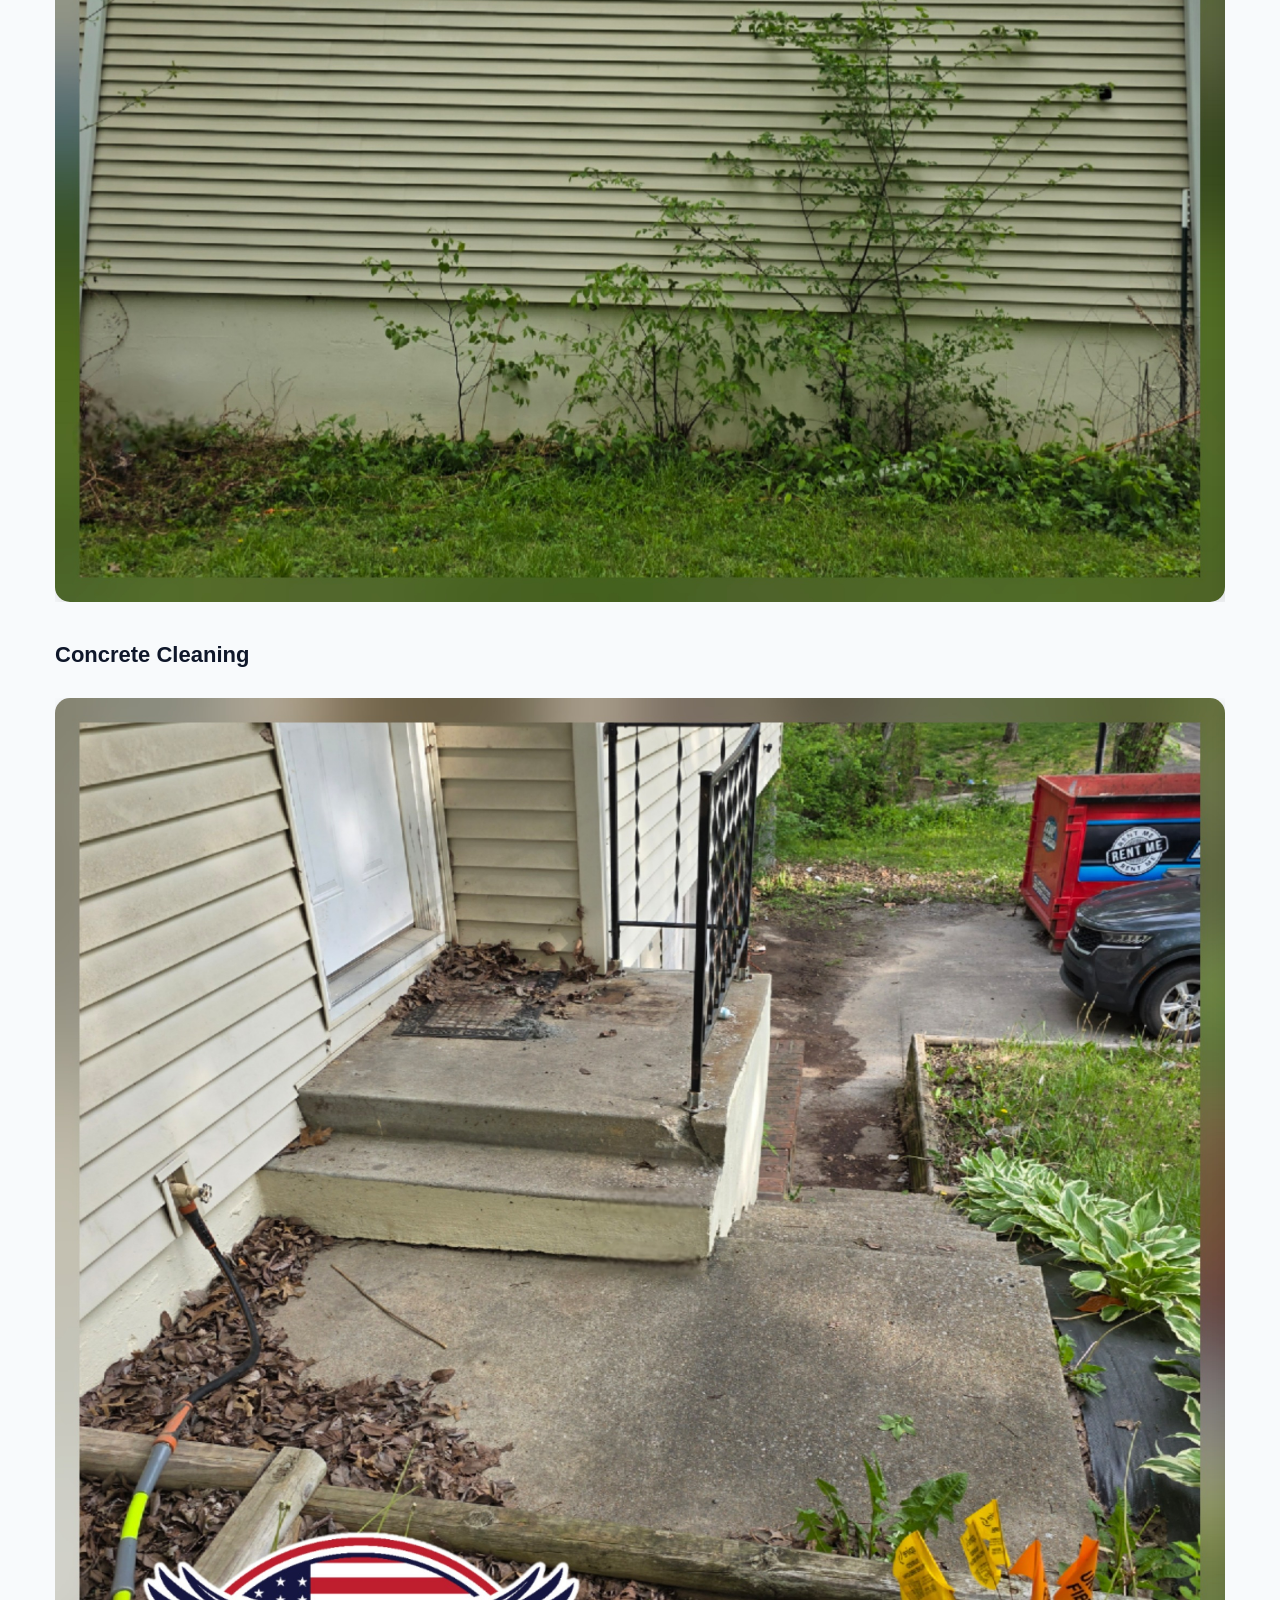
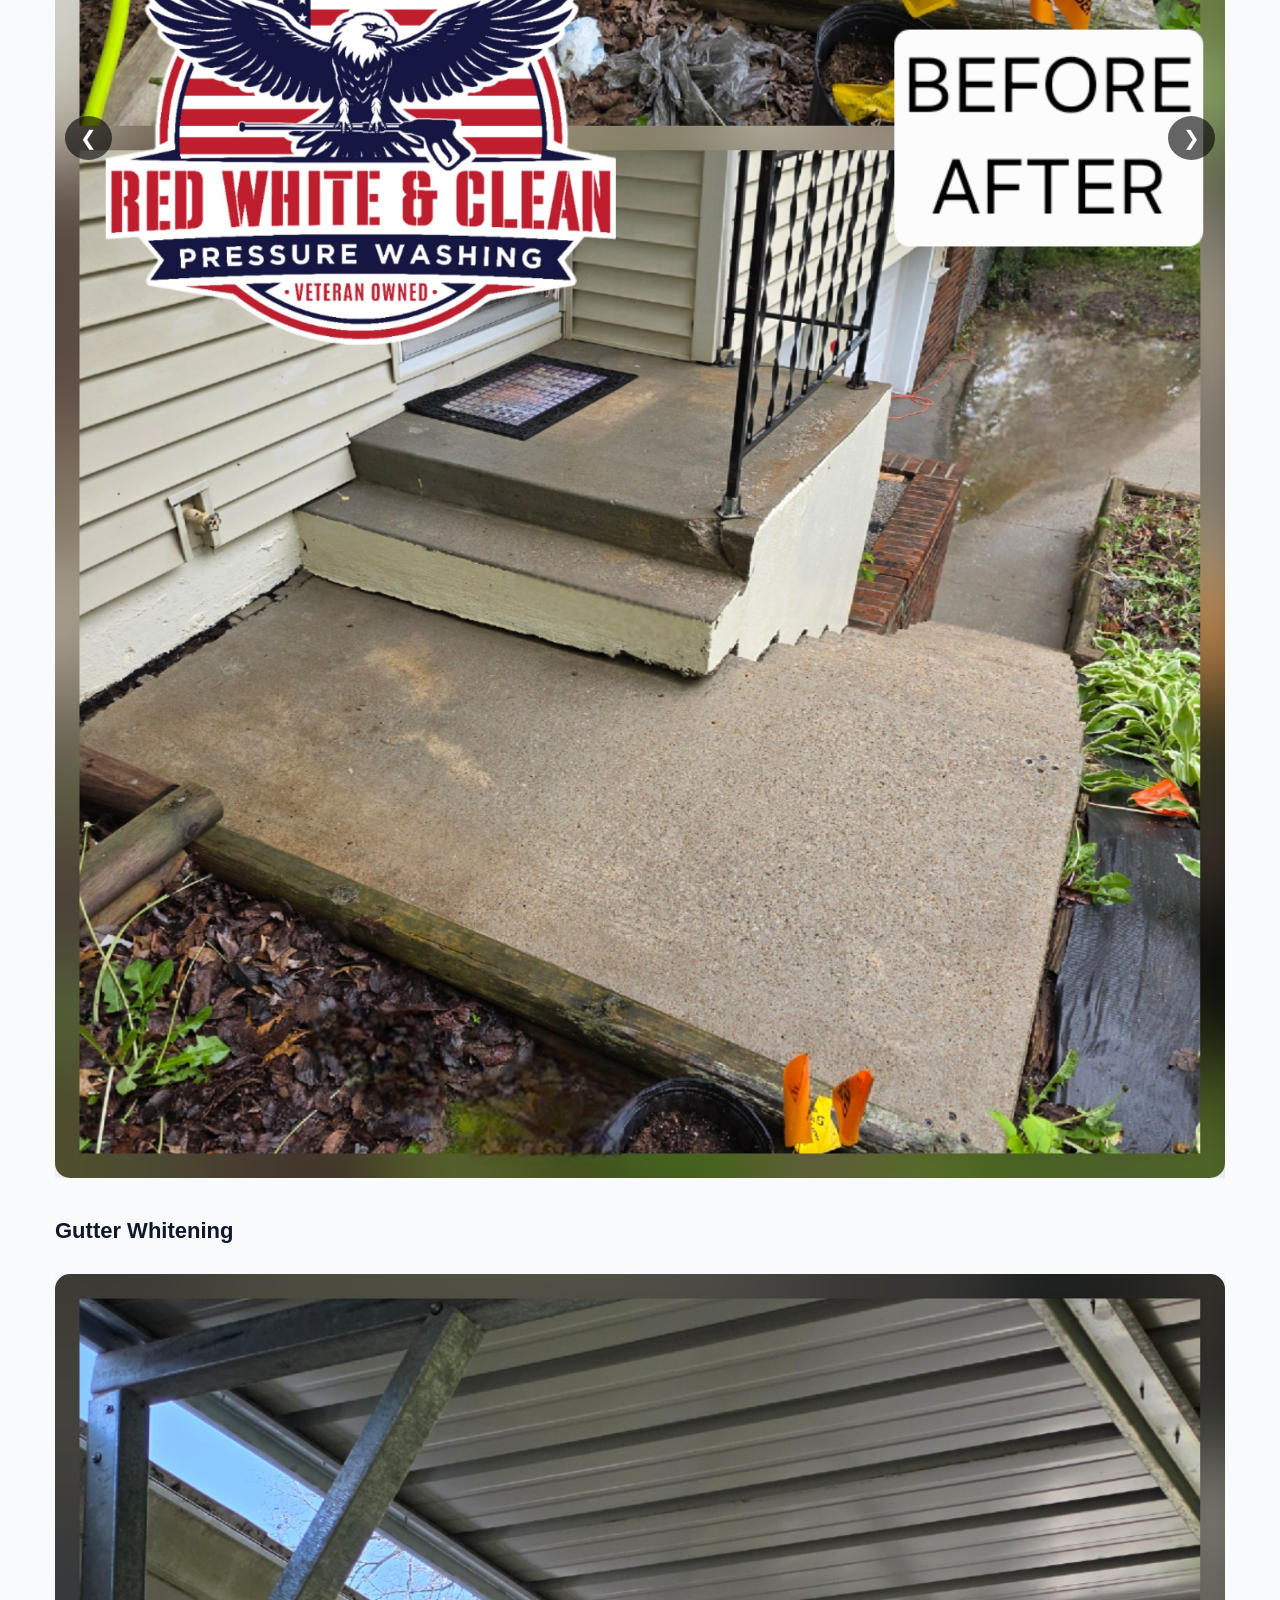
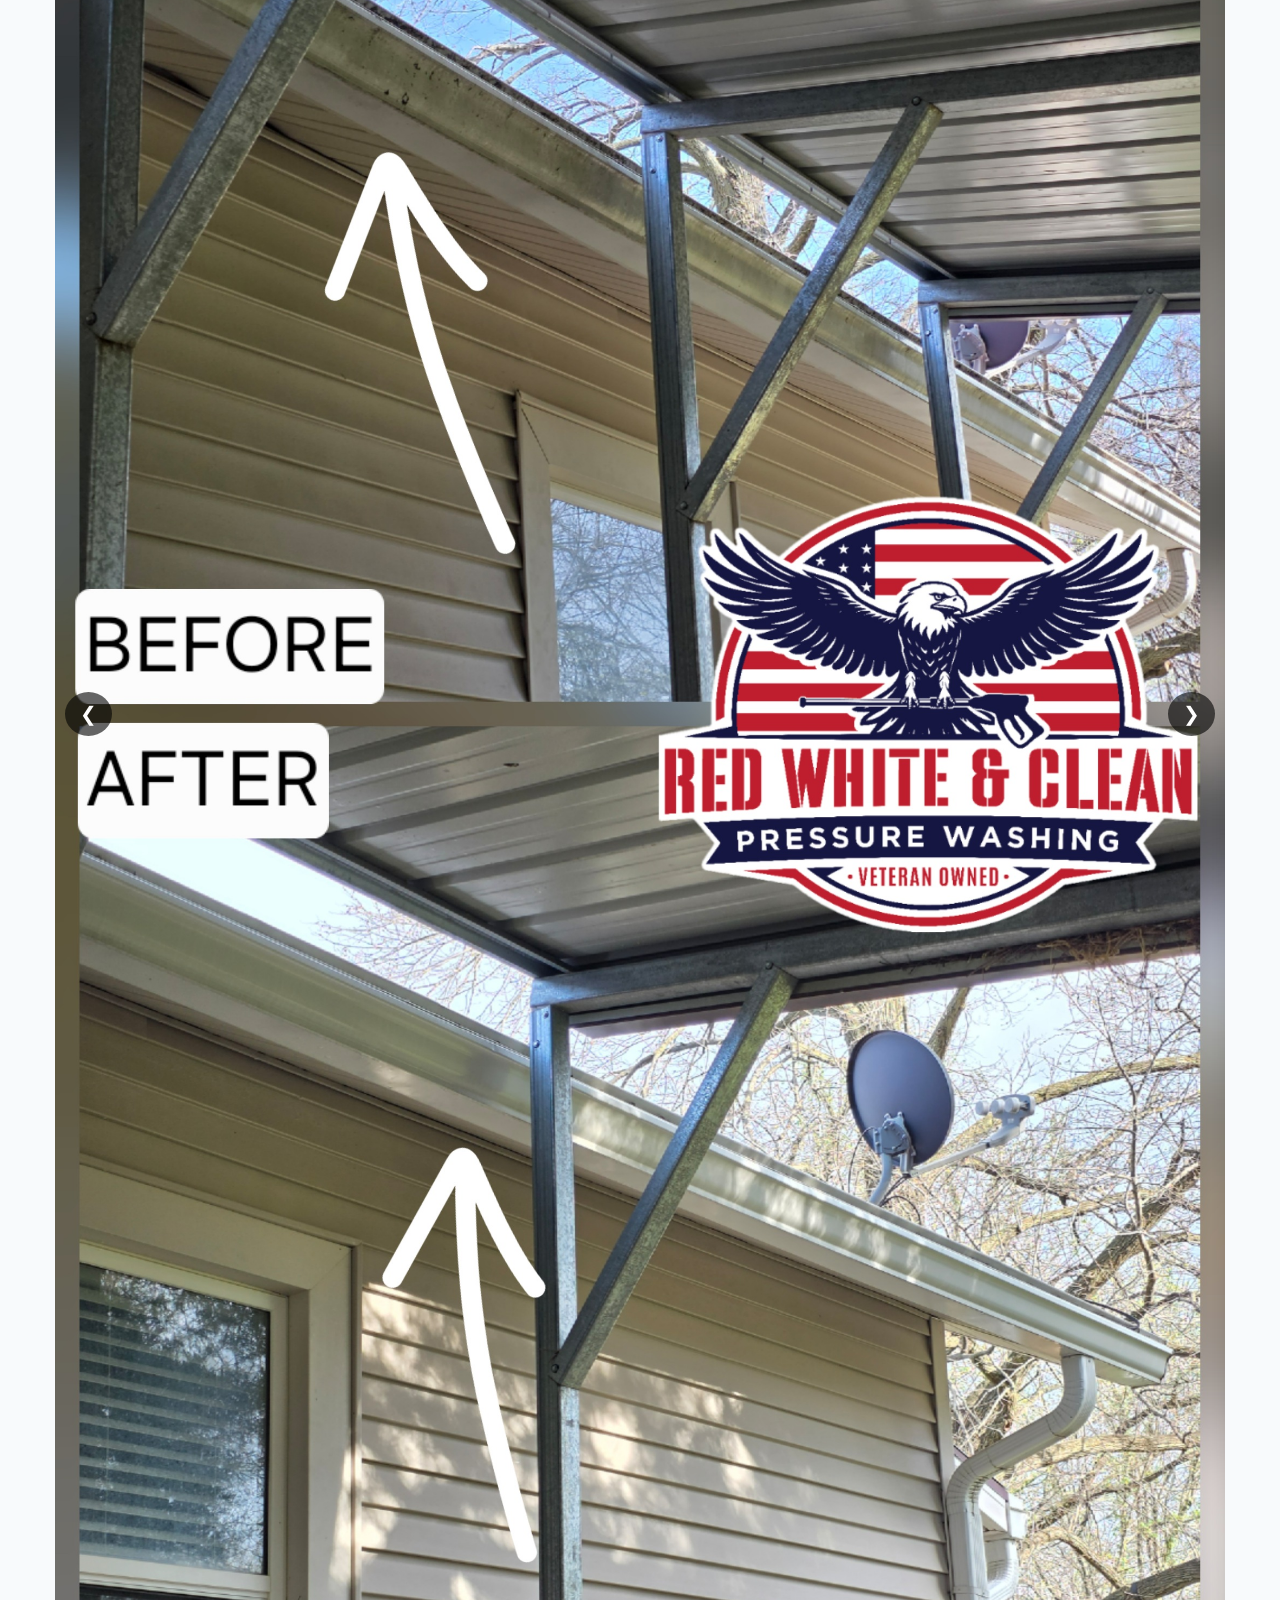
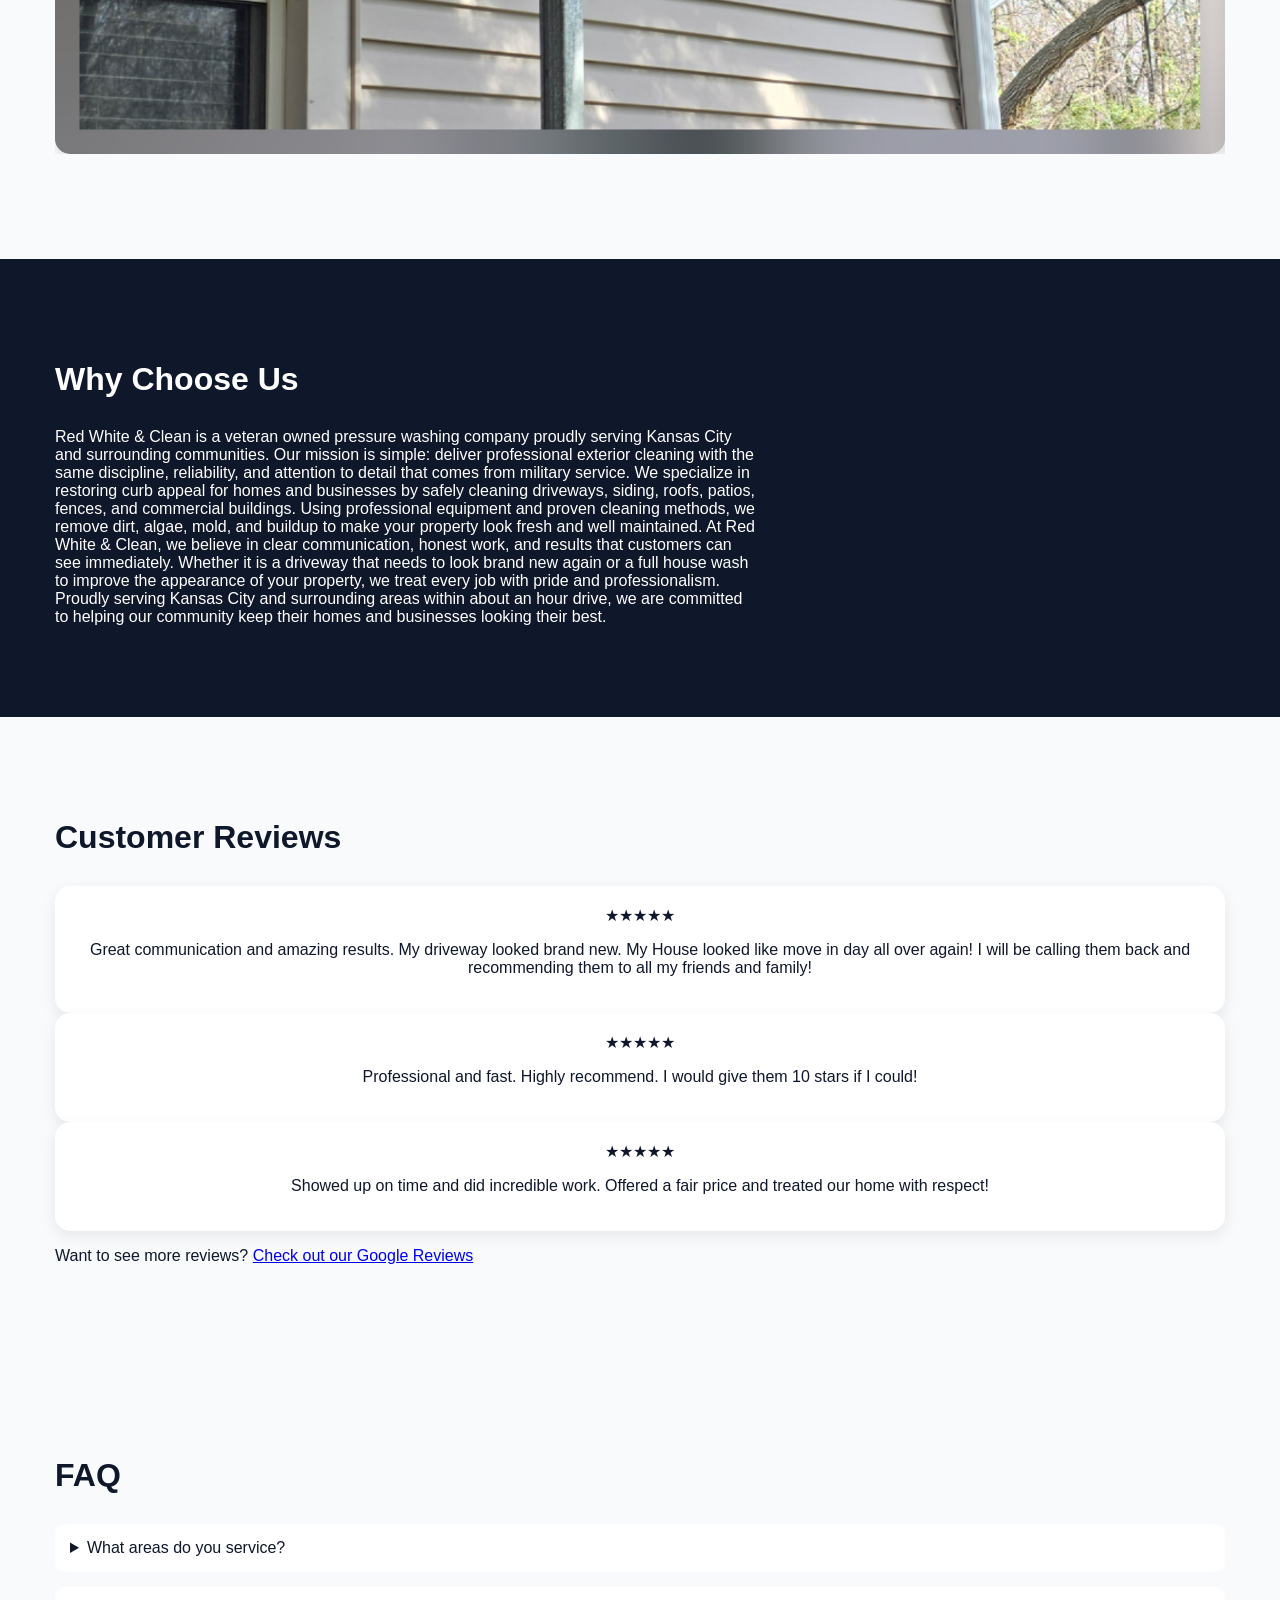
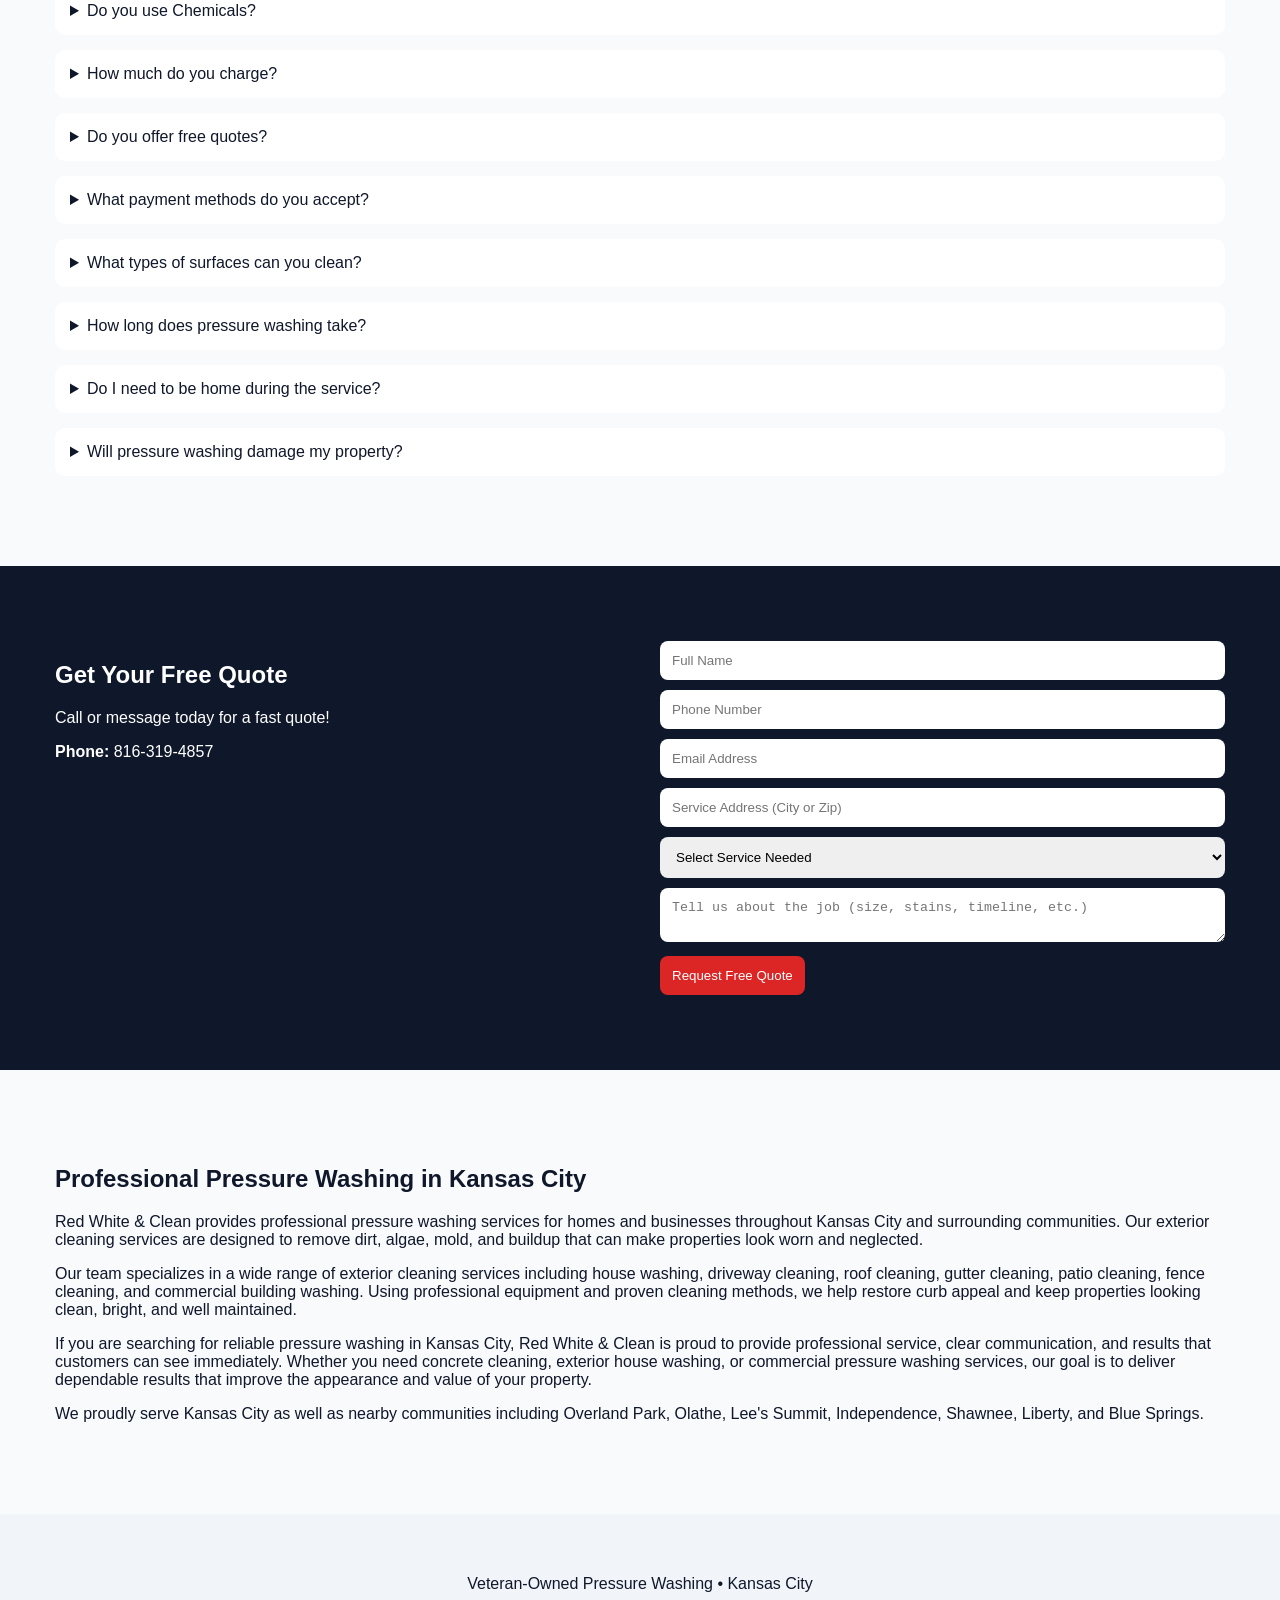
==== commit 592dff98: "Update index.html" ====
--- a/index.html
+++ b/index.html
@@ -149,68 +149,65 @@
 <h2 class="section-title">Before & After Results</h2>
 <p class="ba-subtitle">See the difference professional pressure washing makes.</p>
 
-<!-- HOUSE WASHING -->
-<h3>House Washing</h3>
-
-<div class="carousel">
-
-<button class="prev">❮</button>
-
-<div class="carousel-track">
-
-<img src="bah1.jpg.jpg" alt="House washing Kansas City">
-<img src="bah4.jpg.jpg" alt="House washing Kansas City">
-<img src="bah7.jpg.jpg" alt="House washing Kansas City">
-<img src="bah10.jpg" alt="House washing Kansas City">
-<img src="bah13.jpg" alt="House washing Kansas City">
-<img src="bah8.jpg" alt="House washing Kansas City">
-
-</div>
-
-<button class="next">❯</button>
-
-</div>
-
-<!-- CONCRETE CLEANING -->
-<h3>Concrete Cleaning</h3>
-
-<div class="carousel">
-
-<button class="prev">❮</button>
-
-<div class="carousel-track">
-
-<img src="bac1.jpg.jpg" alt="Concrete cleaning Kansas City">
-<img src="bac3.jpg.jpg" alt="Concrete cleaning Kansas City">
-<img src="bac5.jpg.jpg" alt="Concrete cleaning Kansas City">
-<img src="bac8.jpg" alt="Concrete cleaning Kansas City">
-<img src="bac9.jpg" alt="Concrete cleaning Kansas City">
-<img src="bac10.jpg" alt="Concrete cleaning Kansas City">
-
-</div>
-
-<button class="next">❯</button>
-
-</div>
-
-<!-- GUTTER WHITENING -->
-<h3>Gutter Whitening</h3>
-
-<div class="carousel">
-
-<button class="prev">❮</button>
-
-<div class="carousel-track">
-
-<img src="bag1.jpg.jpg" alt="Gutter whitening Kansas City">
-<img src="bag2.jpg.jpg" alt="Gutter whitening Kansas City">
-<img src="bag3.jpg.jpg" alt="Gutter whitening Kansas City">
-
-</div>
-
-<button class="next">❯</button>
-
-</div>
+<div class="carousel-grid">
+
+  <!-- HOUSE -->
+  <div class="carousel-box">
+    <h3>House Washing</h3>
+
+    <div class="carousel">
+      <button class="prev">❮</button>
+
+      <div class="carousel-track">
+        <img src="bah1.jpg.jpg" alt="House washing Kansas City">
+        <img src="bah4.jpg.jpg" alt="House washing Kansas City">
+        <img src="bah7.jpg.jpg" alt="House washing Kansas City">
+        <img src="bah10.jpg" alt="House washing Kansas City">
+        <img src="bah13.jpg" alt="House washing Kansas City">
+        <img src="bah8.jpg" alt="House washing Kansas City">
+      </div>
+
+      <button class="next">❯</button>
+    </div>
+  </div>
+
+  <!-- CONCRETE -->
+  <div class="carousel-box">
+    <h3>Concrete Cleaning</h3>
+
+    <div class="carousel">
+      <button class="prev">❮</button>
+
+      <div class="carousel-track">
+        <img src="bac1.jpg.jpg" alt="Concrete cleaning Kansas City">
+        <img src="bac3.jpg.jpg" alt="Concrete cleaning Kansas City">
+        <img src="bac5.jpg.jpg" alt="Concrete cleaning Kansas City">
+        <img src="bac8.jpg" alt="Concrete cleaning Kansas City">
+        <img src="bac9.jpg" alt="Concrete cleaning Kansas City">
+        <img src="bac10.jpg" alt="Concrete cleaning Kansas City">
+      </div>
+
+      <button class="next">❯</button>
+    </div>
+  </div>
+
+  <!-- GUTTERS -->
+  <div class="carousel-box">
+    <h3>Gutter Whitening</h3>
+
+    <div class="carousel">
+      <button class="prev">❮</button>
+
+      <div class="carousel-track">
+        <img src="bag1.jpg.jpg" alt="Gutter whitening Kansas City">
+        <img src="bag2.jpg.jpg" alt="Gutter whitening Kansas City">
+        <img src="bag3.jpg.jpg" alt="Gutter whitening Kansas City">
+      </div>
+
+      <button class="next">❯</button>
+
+    </div>
+  </div>
 
 </div>
 </section>
--- a/styles.css
+++ b/styles.css
@@ -333,6 +333,64 @@
 align-items:center;
 }
 
+/* CAROUSEL */
+.carousel{
+position:relative;
+overflow:hidden;
+margin:30px 0;
+}
+
+.carousel-track{
+display:flex;
+transition:transform 0.4s ease;
+}
+
+.carousel-track img{
+min-width:100%;
+border-radius:15px;
+box-shadow:0 5px 15px rgba(0,0,0,.1);
+}
+
+/* NAV BUTTONS */
+.carousel button{
+position:absolute;
+top:50%;
+transform:translateY(-50%);
+background:rgba(0,0,0,0.6);
+color:white;
+border:none;
+padding:10px 15px;
+cursor:pointer;
+border-radius:50%;
+z-index:2;
+font-size:18px;
+}
+
+.carousel .prev{
+left:10px;
+}
+
+.carousel .next{
+right:10px;
+}
+
+/* HOVER EFFECT */
+.carousel button:hover{
+background:rgba(0,0,0,0.8);
+}
+
+.carousel-track{
+display:flex;
+transition:transform 0.5s ease;
+}
+
+.carousel button{
+font-size:20px;
+}
+
+.carousel-track img{
+cursor:pointer;
+}
 /* Mobile layout */
 @media (max-width: 768px){
 
@@ -468,4 +526,9 @@
 margin-right:auto;
 }
 
-}
+.carousel button{
+padding:8px 12px;
+font-size:16px;
+}
+  
+}
